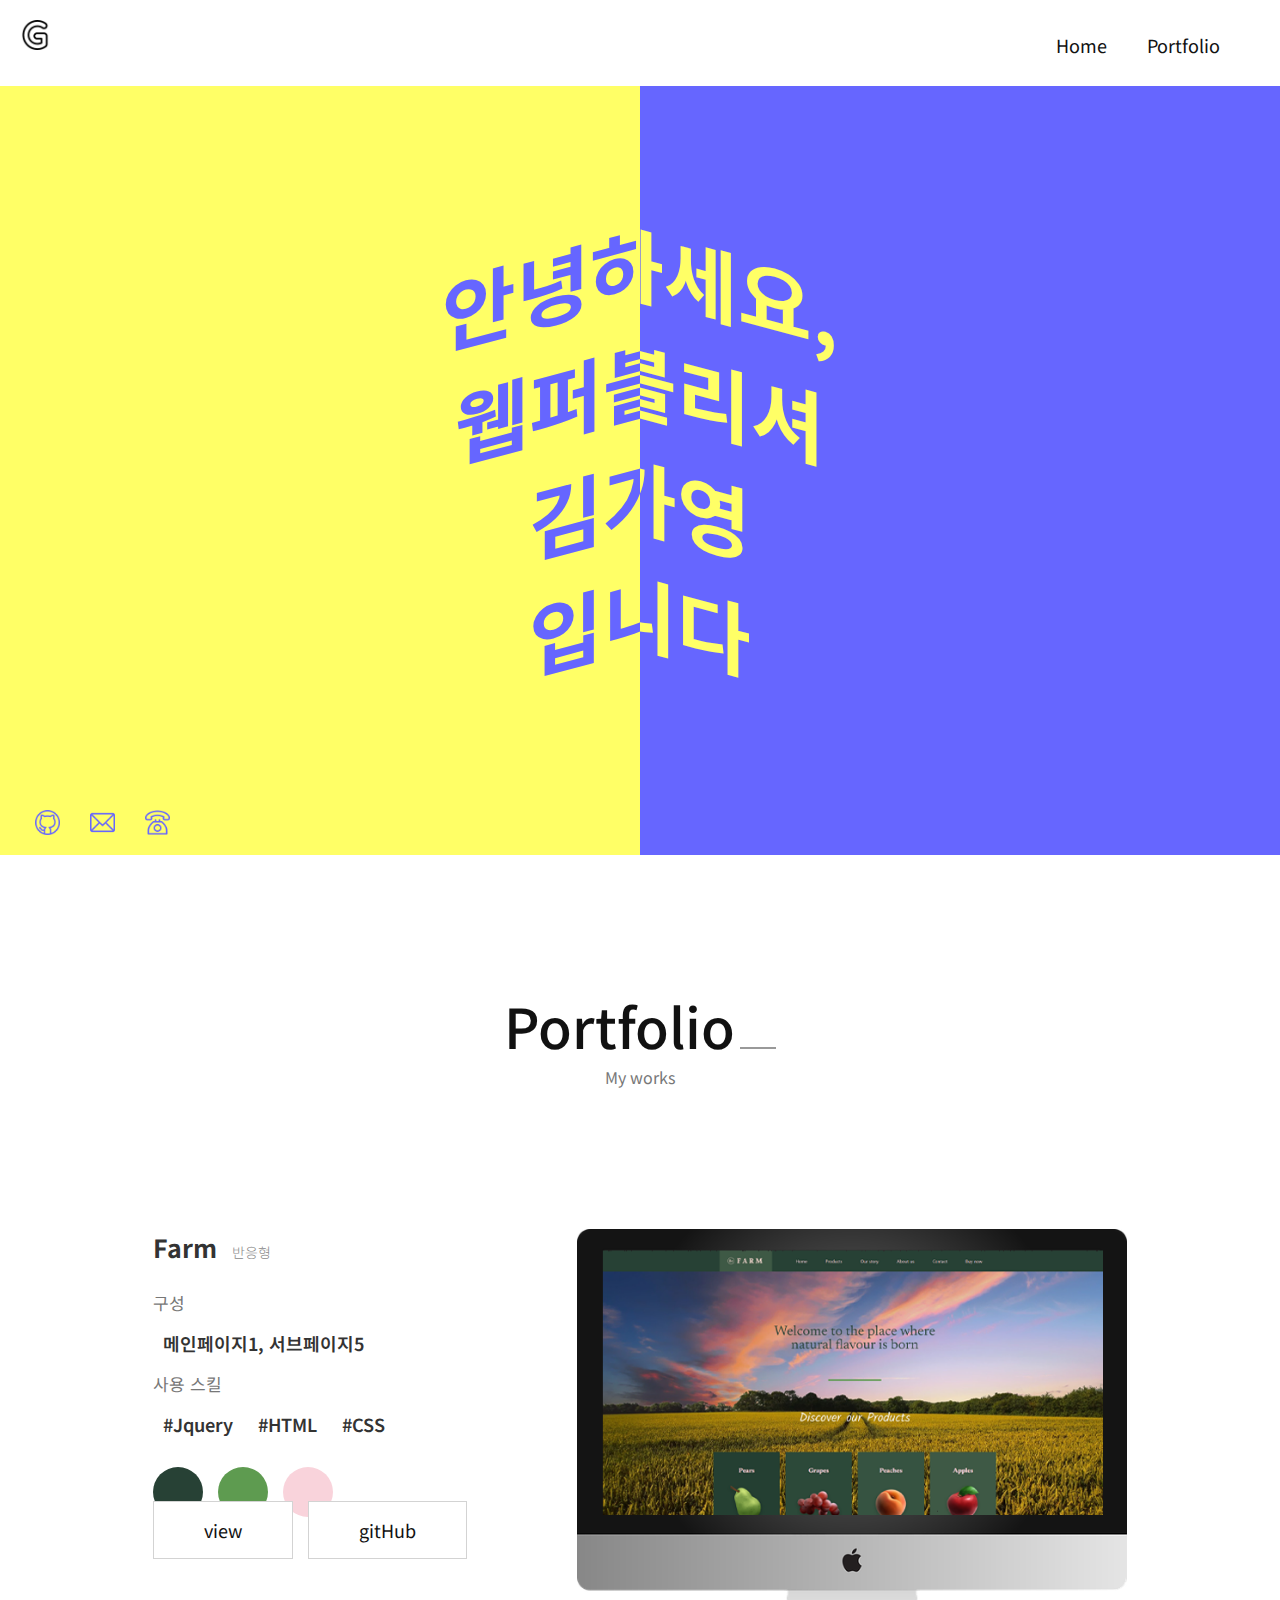
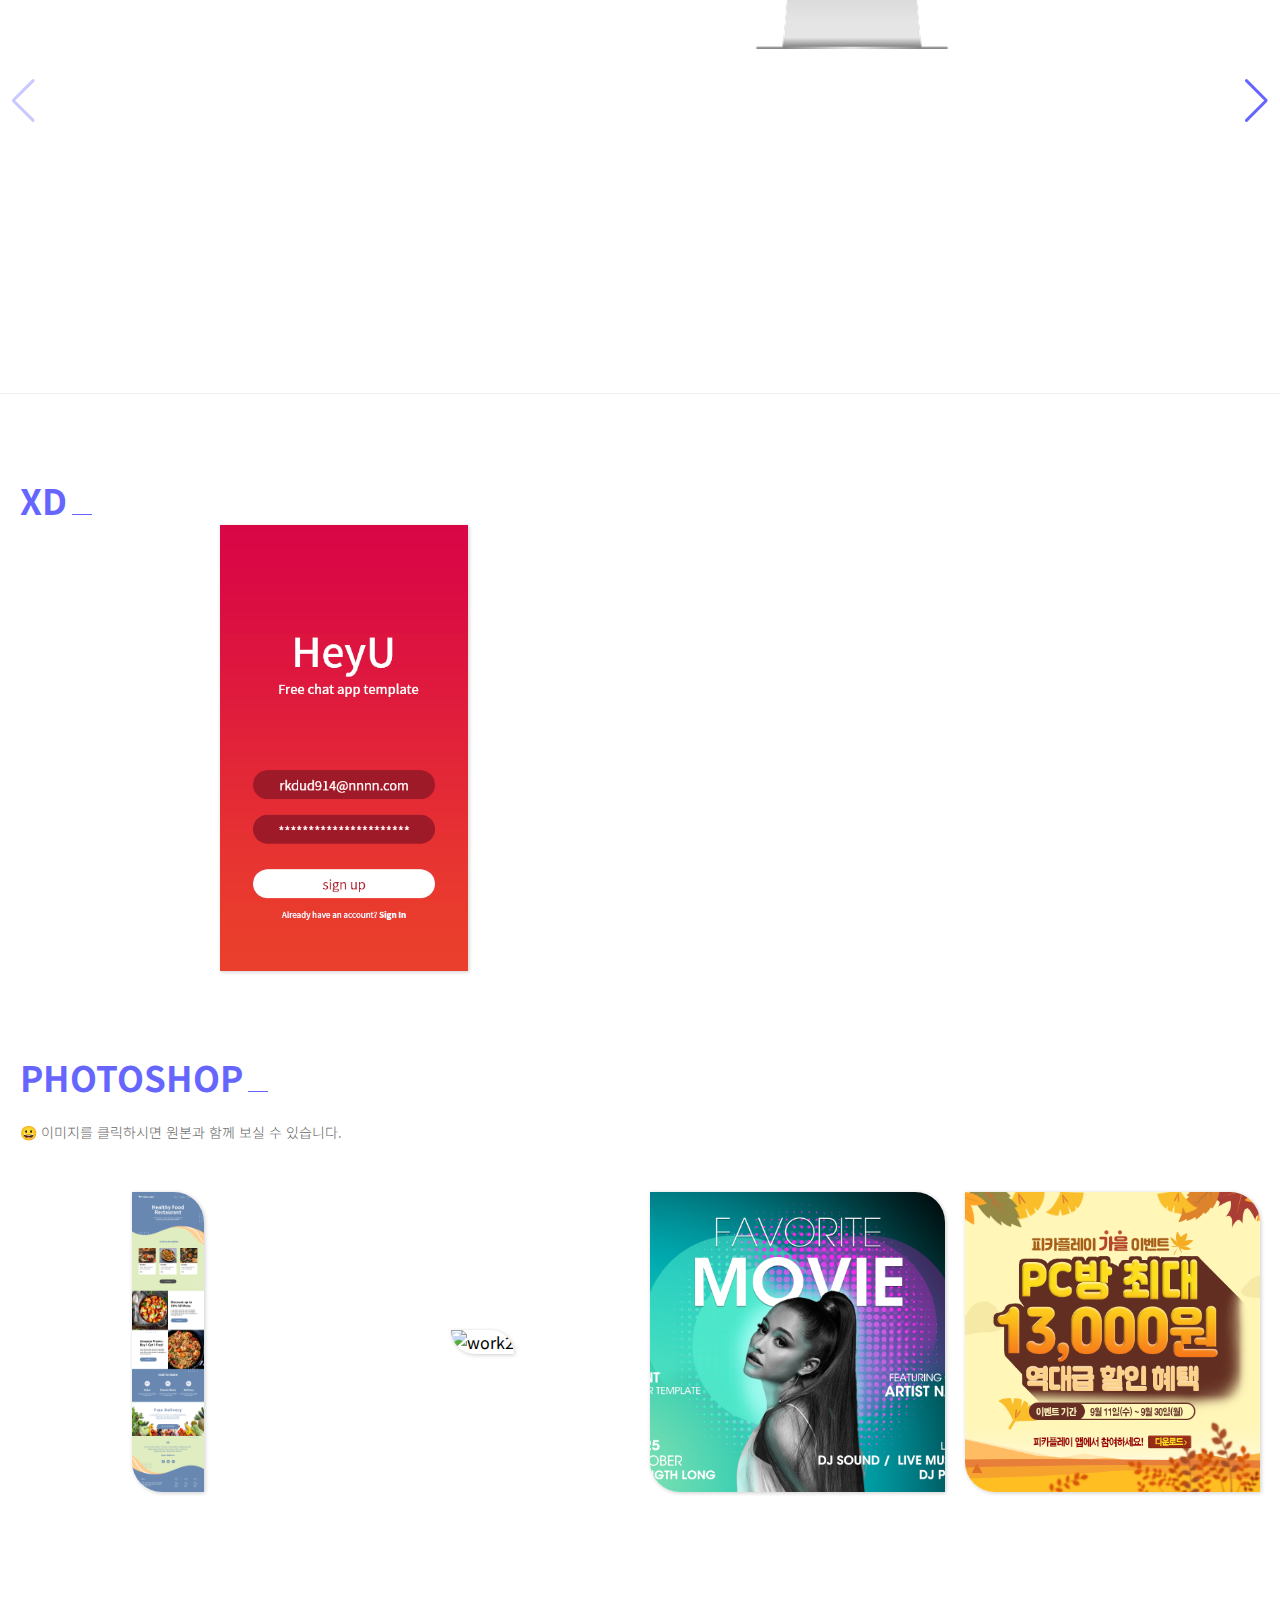
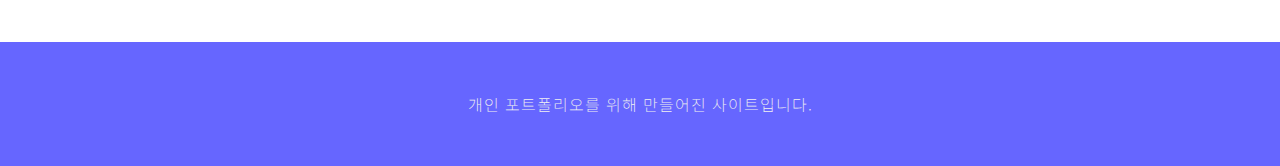
==== index.html @ a2be4340 "Update index.html" ====
<!DOCTYPE html>
<html lang="ko">
  <head>
    <meta charset="utf-8" />
    <title>porfolio</title>
    <meta name="viewport" content="width=device-width" />
    <meta name="description" content="scroll page" />
    <link rel="stylesheet" href="./asset/css/swiper-bundle.css" />
    <link rel="stylesheet" href="./asset/css/swiper_customize.css" />
    <link rel="stylesheet" href="./asset/css/style.css" />
    <script src="./js/jquery.min.js"></script>
    <script src="./js/common.js"></script>
  </head>
  <body>
    <div class="wrap">
      <header>
        <div id="header">
          <div class="header_wrap">
            <h1 class="h_logo">
              <a href="#"><img src="./asset/img/g.png" alt="top_logo"/></a>
            </h1>
            <ul class="gnb">
              <li><a href="#">Home</a></li>
              <li><a href="#portfolio">Portfolio</a></li>
              <!-- <li><a href="#">Skills</a></li>
              <li><a href="#">About</a></li> -->
            </ul>
          </div>
        </div>
      </header>
      <main>
        <div class="container">
          <div id="mainbanner">
            <div class="bold_line"></div>
            <div class="bold_line bold_line2"></div>
            <div class="box">
              <div class="inner">
                <div class="contents">
                  <div class="move-image">
                    <div class="textWrap">
                      <div class="line">
                        <div class="left">
                          <div class="spanWrap">
                            <span class="spanSlow">안녕하세요,</span>
                          </div>
                        </div>
                        <div class="right">
                          <div class="spanWrap">
                            <span class="spanSlow">안녕하세요,</span>
                          </div>
                        </div>
                      </div>
                      <div class="line">
                        <div class="left">
                          <div class="spanWrap">
                            <span class="spanFast">웹퍼블리셔</span>
                          </div>
                        </div>
                        <div class="right">
                          <div class="spanWrap">
                            <span class="spanFast">웹퍼블리셔</span>
                          </div>
                        </div>
                      </div>
                      <div class="line">
                        <div class="left">
                          <div class="spanWrap">
                            <span class="spanSlow">김가영</span>
                          </div>
                        </div>
                        <div class="right">
                          <div class="spanWrap">
                            <span class="spanSlow">김가영</span>
                          </div>
                        </div>
                      </div>
                      <div class="line">
                        <div class="left">
                          <div class="spanWrap">
                            <span class="spanFast">입니다</span>
                          </div>
                        </div>
                        <div class="right">
                          <div class="spanWrap">
                            <span class="spanFast">입니다</span>
                          </div>
                        </div>
                      </div>
                    </div>
                  </div>
                </div>
              </div>
            </div>
            <ul class="main_logo">
              <li>
                <a href="https://github.com/GAYOUNG914?tab=repositories"><img src="./asset/img/github.png" alt="github_img" /></a>
              </li>
              <li>
                <a href="mailto:green40702@gmail.com"><img src="./asset/img/email.png" alt="email_img"/></a>
              </li>
              <li>
                <a href="tel:01065876540"><img src="./asset/img/telephone.png" alt="tel_img"/></a>
              </li>
            </ul>
          </div>
          <!--mainbanner-->
          <div class="content">
            <section id="portfolio">
              <div class="section_title_wrap">
                <h2 class="section_title">Portfolio</h2>
                <p>My works</p>
              </div>
              <div class="section_content">
                <div class="swiper-container mySwiper">
                  <div class="swiper-wrapper">
                    <!--스와이퍼 내부 시작-->
                    <div class="swiper-slide">
                      <div class="box">
                        <div class="inner swiper_inner farm">
                          <h4 class="po_title">Farm<span class="plot">반응형</span></h4>
                          <p>구성</p>
                          <p>
                            <span>메인페이지1, 서브페이지5</span>
                          </p>
                          <p>사용 스킬</p>
                          <p>
                            <span>#Jquery</span>
                            <span>#HTML</span>
                            <span>#CSS</span>
                          </p>
                          <ul class="color_chip farm_co">
                            <li></li>
                            <li></li>
                            <li></li>
                          </ul>
                          <a href="https://gayoung914.github.io/FARM/" target="_blank" class="view">view</a>
                          <a href="https://github.com/GAYOUNG914/FARM" target="_blank" class="view">gitHub</a>
                        </div>
                        <div class="inner swiper_inner">
                          <img src="./asset/img/portfolio/farm_mac.png" alt="farm_mac" />
                        </div>
                      </div>
                    </div>
                    <!--첫번째 끝-->
                    <div class="swiper-slide">
                      <div class="box">
                        <div class="inner swiper_inner water">
                          <h4 class="po_title">제주용암수<span class="plot">반응형</span></h4>
                          <p>구성</p>
                          <p>
                            <span>원 페이지</span>
                          </p>
                          <p>사용 스킬</p>
                          <p>
                            <span>#Bootstrap</span>
                            <span>#Jquery</span>
                            <span>#HTML</span>
                            <span>#CSS</span>
                          </p>
                          <ul class="color_chip water_co">
                            <li></li>
                            <li></li>
                            <li></li>
                          </ul>
                          <a href="https://gayoung914.github.io/bootstrap_water/" target="_blank" class="view">view</a>
                          <a href="https://github.com/GAYOUNG914/bootstrap_water" target="_blank" class="view">gitHub</a>
                        </div>
                        <div class="inner swiper_inner">
                          <img src="./asset/img/portfolio/water_mac.png" alt="water_mac" />
                        </div>
                      </div>
                    </div>
                    <!--두번째작업물 끝-->
                    <div class="swiper-slide">
                      <div class="box">
                        <div class="inner swiper_inner bimber">
                          <h4 class="po_title">Bimber Distillery<span class="plot">고정형</span></h4>
                          <p>구성</p>
                          <p>
                            <span>메인페이지1, 서브페이지4</span>
                          </p>
                          <p>사용 스킬</p>
                          <p>
                            <span>#Vue.js</span>
                            <span>#Vuetify</span>
                            <span>#SCSS</span>
                            <span>#HTML</span>
                            <span>#CSS</span>
                          </p>
                          <ul class="color_chip bimber_co">
                            <li></li>
                            <li></li>
                            <li></li>
                          </ul>
                          <a href="https://gayoung914.github.io/Bimber/#/" target="_blank" class="view">view</a>
                          <a href="https://github.com/GAYOUNG914/Bimberdistillery" target="_blank" class="view">gitHub</a>
                        </div>
                        <div class="inner swiper_inner">
                          <img src="./asset/img/portfolio/bimber_mac.png" alt="bimber_mac" />
                        </div>
                      </div>
                    </div>
                    <!--세번째작업물 끝-->

                    <div class="swiper-slide">
                      <div class="box">
                        <div class="inner swiper_inner tera">
                          <h4 class="po_title">테라<span class="plot">고정형</span></h4>
                          <p>구성</p>
                          <p>
                            <span>원 페이지</span>
                          </p>
                          <p>사용 스킬</p>
                          <p>
                            <span>#Javascript</span>
                            <span>#Jquery</span>
                            <span>#HTML</span>
                            <span>#CSS</span>
                          </p>
                          <ul class="color_chip tera_co">
                            <li></li>
                            <li></li>
                            <li></li>
                          </ul>
                          <a href="https://gayoung914.github.io/Tera_game/" target="_blank" class="view">view</a>
                          <a href="https://github.com/GAYOUNG914/Tera_game" target="_blank" class="view">gitHub</a>
                        </div>
                        <div class="inner swiper_inner">
                          <img src="./asset/img/portfolio/tera_mac.png" alt="tera_mac" />
                        </div>
                      </div>
                    </div>

                    <!--네번째작업물 끝-->
                    <div class="swiper-slide">
                      <div class="box">
                        <div class="inner swiper_inner introduce">
                          <h4 class="po_title">포트폴리오 소개페이지<span class="plot">반응형</span></h4>
                          <p>구성</p>
                          <p>
                            <span>원 페이지</span>
                          </p>
                          <p>사용 스킬</p>
                          <p>
                            <span>#Jquery</span>
                            <span>#HTML</span>
                            <span>#CSS</span>
                            <span>#SCSS</span>
                          </p>
                          <ul class="color_chip introduce_co">
                            <li></li>
                            <li></li>
                            <li></li>
                          </ul>
                          <a href="https://gayoung914.github.io/introduce/" target="_blank" class="view">view</a>
                          <a href="https://github.com/GAYOUNG914/introduce" target="_blank" class="view">gitHub</a>
                        </div>
                        <div class="inner swiper_inner">
                          <img src="./asset/img/portfolio/introduce-mac.png" alt="introduce_mac" />
                        </div>
                      </div>
                    </div>
                    <!--다섯 끝-->
                    <div class="swiper-slide">
                      <div class="box">
                        <div class="inner swiper_inner customs">
                          <h4 class="po_title">관세청<span class="plot">고정형</span></h4>
                          <p>구성</p>
                          <p>
                            <span>메인페이지1, 서브페이지2</span>
                          </p>
                          <p>사용 스킬</p>
                          <p>
                            <span>#Jquery</span>
                            <span>#SCSS</span>
                            <span>#HTML</span>
                            <span>#CSS</span>
                          </p>
                          <ul class="color_chip customs_co">
                            <li></li>
                            <li></li>
                            <li></li>
                          </ul>
                          <a href="https://gayoung914.github.io/" target="_blank" class="view">view</a>
                          <a href="https://github.com/GAYOUNG914/GAYOUNG914.github.io" target="_blank" class="view">gitHub</a>
                        </div>
                        <div class="inner swiper_inner">
                          <img src="./asset/img/portfolio/customs.png" alt="customs_mac" />
                        </div>
                      </div>
                    </div>
                    <!--여섯째작업물 끝-->
                    <div class="swiper-slide">
                      <div class="box">
                        <div class="inner swiper_inner ace">
                          <h4 class="po_title">에이스침대<span class="plot">고정형</span></h4>
                          <p>구성</p>
                          <p>
                            <span>메인페이지1, 서브페이지6</span>
                          </p>
                          <p>사용 스킬</p>
                          <p>
                            <span>#SCSS</span>
                            <span>#Jquery</span>
                            <span>#CSS</span>
                            <span>#HTML</span>
                          </p>
                          <ul class="color_chip ace_co">
                            <li></li>
                            <li></li>
                            <li></li>
                          </ul>
                          <a href="https://gayoung914.github.io/sass_site_ace_bed/" target="_blank" class="view">view</a>
                          <a href="https://github.com/GAYOUNG914/sass_site_ace_bed" target="_blank" class="view">gitHub</a>
                        <div class="inner swiper_inner">
                          <img src="./asset/img/portfolio/ace_mac.png" alt="ace_mac" />
                        </div>
                      </div>
                    </div>
                    <!--일곱번째작업물 끝-->
                  </div>
                  <div class="swiper-button-next"></div>
                  <div class="swiper-button-prev"></div>
                  <div class="swiper-pagination"></div>
                </div>
              </div>
            </section>
            <!--스와이퍼 구현 끝-->
            <section id="portfolio_photoshop">
              <div class="wrap">
                <div class="row">
                  <h3 class="sub_po_title">xd</h3>
                  <img class="xd" src="./asset/img/portfolio_photoshop/XD_HeyU.gif" alt="xd" />
                </div>
                <div class="row">
                  <h3 class="sub_po_title">photoshop</h3>
                  <p class="sub_po_p">😀 이미지를 클릭하시면 원본과 함께 보실 수 있습니다.</p>
                  <div class="inner">
                    <div class="photoshop_works">
                      <img src="./asset/img/portfolio_photoshop/웹디1-클론.png" alt="work1" />
                      <div class="if_click">
                        <div class="page">
                          <div class="page_content">
                            <img class="web long" src="./asset/img/portfolio_photoshop/웹디1-원본.png" alt="o_work1" />
                            <p>원본</p>
                          </div>
                          <div class="page_content">
                            <img class="web long" src="./asset/img/portfolio_photoshop/웹디1-클론.png" alt="work1" />
                            <p>클론</p>
                          </div>
                        </div>
                      </div>
                    </div>
                    <div class="photoshop_works">
                      <img src="./asset/img/portfolio_photoshop/웹디2-클론.png" alt="work2" />
                      <div class="if_click">
                        <div class="page">
                          <div class="page_content">
                            <img class="web long" src="./asset/img/portfolio_photoshop/웹디2-원본.png" alt="o_work2" />
                            <p>원본</p>
                          </div>
                          <div class="page_content">
                            <img class="web long" src="./asset/img/portfolio_photoshop/웹디2-클론.png" alt="work2" />
                            <p>클론</p>
                          </div>
                        </div>
                      </div>
                    </div>
                    <div class="photoshop_works">
                      <img src="./asset/img/portfolio_photoshop/포스터-클론.png" alt="work3" />
                      <div class="if_click">
                        <div class="page">
                          <div class="page_content poster">
                            <img
                              class="web photo"
                              src="./asset/img/portfolio_photoshop/포스터-원본.png"
                              alt="o_work3"
                            />
                            <p>원본</p>
                          </div>
                          <div class="page_content poster">
                            <img class="web photo" src="./asset/img/portfolio_photoshop/포스터-클론.png" alt="work3" />
                            <p>클론</p>
                          </div>
                        </div>
                      </div>
                    </div>
                    <div class="photoshop_works">
                      <img src="./asset/img/portfolio_photoshop/배너-클론.png" alt="work4" />
                      <div class="if_click">
                        <div class="page">
                          <div class="page_content poster">
                            <img class="web photo" src="./asset/img/portfolio_photoshop/배너-원본.jpg" alt="o_work4" />
                            <p>원본</p>
                          </div>
                          <div class="page_content poster">
                            <img class="web photo" src="./asset/img/portfolio_photoshop/배너-클론.png" alt="work4" />
                            <p>클론</p>
                          </div>
                        </div>
                      </div>
                    </div>
                  </div>
                </div>
              </div>
            </section>
            <!-- <section id="skills">
              <div class="section_title_wrap">
                <h2 class="section_title">Skills</h2>
                <p>My indtroduction</p>
              </div>
              <div class="section_content">
                <div class="row">
                  <div class="column">
                    <div class="inner none_type progressbar">
                      <div class="items_wrap">
                        <div class="items">
                          <div class="title">HTML5</div>
                          <div class="percent">60%</div>
                        </div>
                      </div>
                      <div class="items_wrap">
                        <div class="items">
                          <div class="title">CSS3</div>
                          <div class="percent">60%</div>
                        </div>
                      </div>
                      <div class="items_wrap">
                        <div class="items">
                          <div class="title">javascript</div>
                          <div class="percent">20%</div>
                        </div>
                      </div>
                      <div class="items_wrap">
                        <div class="items">
                          <div class="title">SASS</div>
                          <div class="percent">20%</div>
                        </div>
                      </div>
                    </div>
                  </div>
                </div>
              </div>
            </section>
            <section id="about">
              <div class="section_title_wrap">
                <h2 class="section_title">About Me</h2>
                <p>My indtroduction</p>
              </div>
              <div class="section_content">
                <div class="box">
                  <div class="inner">
                    <img src="./asset/img/profile/img01.jpg" alt="" />
                  </div>
                  <div class="inner">
                    <p class="introduce">
                      Lorem ipsum dolor sit amet, consectetur adipisicing elit. Saepe velit mollitia et atqueLorem ipsum
                      dolor sit amet, consectetur adipisicing elit, sed do eiusmod tempor incididunt ut labore et dolore
                      magna aliqua. Ut enim ad minim veniamLorem ipsum dolor sit amet, consectetur adipisicing elit, sed
                      do eiusmod tempor incididunt ut labore et dolore magna aliqua. Ut enim ad minim veniam
                    </p>
                    <div class="items">
                      <div class="item">#열정적인</div>
            <!-- <div class="item">#도전하는</div>
                      <div class="item">#신입</div>
                    </div>
                  </div>
                </div>
              </div>
            </section>-->
          </div>
          <!--content-->
        </div>
        <!--container-->
      </main>
    </div>
    <footer>
      <p>개인 포트폴리오를 위해 만들어진 사이트입니다.</p>
    </footer>
    <script type="text/javascript" src="./js/swiper-bundle.js"></script>
    <script>
      var swiper = new Swiper(".mySwiper", {
        navigation: {
          nextEl: ".swiper-button-next",
          prevEl: ".swiper-button-prev",
        },
        pagination: {
          el: ".swiper-pagination",
          dynamicBullets: true,
        },
      });
    </script>
    <script src="https://cdnjs.cloudflare.com/ajax/libs/gsap/3.6.0/gsap.min.js"></script>
  </body>
</html>
---- asset/css/style.css ----
/*initial css*/
@import url("https://fonts.googleapis.com/css2?family=Noto+Sans+KR:wght@100;300;400;500;700;900&display=swap");
* {
  margin: 0;
  padding: 0;
}

html,
body {
  height: 100%;
}

body {
  background: #fff;
  font-family: "Noto Sans KR", sans-serif;
}

html,
body,
ul,
li,
h1,
h2,
h3,
h4,
h5,
h6 {
  margin: 0;
  padding: 0;
}

li {
  list-style: none;
}

a {
  color: #111;
  text-decoration: none;
  -webkit-transition: 0.3s;
  transition: 0.3s;
}

a:hover {
  color: #6666ff;
}

a:visited {
  text-decoration: none;
}

img {
  width: 100%;
  vertical-align: top;
}

.box {
  display: -webkit-box;
  display: -ms-flexbox;
  display: flex;
  -webkit-box-pack: center;
      -ms-flex-pack: center;
          justify-content: center;
}

.box .inner {
  margin: 0 50px;
}

.section_content {
  margin-top: 70px;
}

#header {
  max-width: 1400px;
  margin: 0 auto;
}

#header .header_wrap {
  padding: 20px 0px;
  position: relative;
}

#header .header_wrap .h_logo a {
  color: #111;
  font-size: 21px;
}

#header .header_wrap .h_logo a img {
  width: 30px;
}

#header .header_wrap .gnb {
  display: -webkit-box;
  display: -ms-flexbox;
  display: flex;
  position: absolute;
  right: 0;
  color: #111;
  right: 40px;
  top: 22px;
}

#header .header_wrap .gnb li {
  padding: 10px 20px;
}

#header .header_wrap .gnb li a {
  color: #111;
  font-size: 18px;
  font-weight: 400;
}

#header .header_wrap .gnb li a:hover {
  color: #6666ff;
}

.container {
  overflow: hidden;
  min-width: 330px;
  max-width: 2560px;
  margin: 0 auto;
}

.container #mainbanner {
  margin: 0 auto;
  -webkit-box-pack: center;
      -ms-flex-pack: center;
          justify-content: center;
  position: relative;
}

.container #mainbanner .bold_line {
  position: absolute;
  width: 50%;
  height: 100%;
  background-color: #ffff66;
  z-index: -1;
  -webkit-animation: line 1.5s cubic-bezier(0.165, 0.84, 0.44, 1);
          animation: line 1.5s cubic-bezier(0.165, 0.84, 0.44, 1);
  -webkit-animation-fill-mode: forwards;
          animation-fill-mode: forwards;
}

.container #mainbanner .bold_line2 {
  right: 0;
  background-color: #6666ff;
}

.container #mainbanner .main_logo {
  padding: 20px 20px 20px;
  display: -webkit-box;
  display: -ms-flexbox;
  display: flex;
}

.container #mainbanner .main_logo li {
  padding: 0px 15px;
}

.container #mainbanner .main_logo li img {
  width: 25px;
  color: #6666ff;
}

.container #mainbanner .box .inner .contents {
  margin: 170px 0 70px;
}

.container #mainbanner .box .inner .contents .textWrap span {
  display: inline-block;
  font-size: 80px;
  font-weight: bold;
}

.container #mainbanner .box .inner .contents .textWrap .line {
  width: 100%;
  display: -webkit-box;
  display: -ms-flexbox;
  display: flex;
}

.container #mainbanner .box .inner .contents .textWrap .line .left {
  width: 50%;
  -webkit-transform: skew(0, -15deg);
          transform: skew(0, -15deg);
  color: #6666ff;
  overflow: hidden;
}

.container #mainbanner .box .inner .contents .textWrap .line .left .spanWrap {
  width: 100%;
  text-align: center;
  -webkit-transform: translate(50%);
          transform: translate(50%);
}

.container #mainbanner .box .inner .contents .textWrap .line .right {
  width: 50%;
  -webkit-transform: skew(0, 15deg);
          transform: skew(0, 15deg);
  color: #ffff66;
  overflow: hidden;
}

.container #mainbanner .box .inner .contents .textWrap .line .right .spanWrap {
  width: 100%;
  text-align: center;
  -webkit-transform: translate(-50%);
          transform: translate(-50%);
}

.content {
  max-width: 1400px;
  margin: 0 auto;
}

.content #about .box .inner {
  padding: 20px 40px;
}

.content #about .box .inner .introduce {
  color: #777;
}

.content #about .box .inner .items {
  display: -webkit-box;
  display: -ms-flexbox;
  display: flex;
  margin-top: 20px;
}

.content #about .box .inner .items .item {
  padding-right: 10px;
}

.content #portfolio {
  padding-top: 130px;
  padding-bottom: 30px;
  border-bottom: 1px solid #f1f1f1;
}

.content #portfolio .section_content {
  padding-top: 70px;
}

.content #portfolio .section_content .box .inner .po_title {
  font-size: 25px;
  color: #333;
  margin-bottom: 25px;
}

.content #portfolio .section_content .box .inner .po_title .plot {
  font-size: 14px;
  color: #888;
  margin-left: 15px;
  font-weight: 300;
}

.content #portfolio .section_content .box .inner p {
  font-size: 17px;
  font-weight: 400;
  color: #777;
  margin-bottom: 15px;
}

.content #portfolio .section_content .box .inner p span {
  font-weight: 600;
  font-size: 18px;
  padding: 0 10px;
  color: #333;
}

.content #portfolio .section_content .box .inner .color_chip {
  display: -webkit-box;
  display: -ms-flexbox;
  display: flex;
  margin-top: 30px;
}

.content #portfolio .section_content .box .inner .color_chip li {
  width: 50px;
  height: 50px;
  border-radius: 100%;
  margin-right: 15px;
}

.content #portfolio .section_content .box .inner .view {
  border: 1px solid #d3d3d3;
  padding: 15px 50px;
  background-color: #fff;
  margin-top: 30px;
  margin-right: 10px;
}

.content #portfolio .section_content .box .inner img {
  width: 550px;
}

.tera .tera_co li:first-child {
  background: #251b19;
}

.tera .tera_co li:nth-of-type(2) {
  background: rgba(176, 112, 64, 0.9);
}

.tera .tera_co li:nth-of-type(3) {
  background: #9f948a;
}

.customs .customs_co li:first-child {
  background: #053863;
}

.customs .customs_co li:nth-of-type(2) {
  background: #666;
}

.customs .customs_co li:nth-of-type(3) {
  background: #333;
}

.farm .farm_co li:first-child {
  background: #274135;
}

.farm .farm_co li:nth-of-type(2) {
  background: #5e9b50;
}

.farm .farm_co li:nth-of-type(3) {
  background: #f9d3db;
}

.water .water_co li:first-child {
  background: #00aa91;
}

.water .water_co li:nth-of-type(2) {
  background: #333;
}

.water .water_co li:nth-of-type(3) {
  background: #888;
}

.ace .ace_co li:first-child {
  background: #0890c0;
}

.ace .ace_co li:nth-of-type(2) {
  background: #333;
}

.ace .ace_co li:nth-of-type(3) {
  background: #666;
}

.bimber .bimber_co li:first-child {
  background: #b8944d;
}

.bimber .bimber_co li:nth-of-type(2) {
  background: #666;
}

.bimber .bimber_co li:nth-of-type(3) {
  background: #111;
}

.introduce .introduce_co li:first-child {
  background: #6666ff;
}

.introduce .introduce_co li:nth-of-type(2) {
  background: #ffff66;
}

.introduce .introduce_co li:nth-of-type(3) {
  background: #333;
}

.swiper_inner {
  text-align: left;
}

.section_title_wrap {
  width: 100%;
  margin: 0 auto;
  text-align: center;
}

.section_title_wrap .section_title {
  font-size: 55px;
  color: #111;
  font-weight: 500;
}

.section_title_wrap .section_title:after {
  content: "";
  display: inline-block;
  width: 36px;
  height: 2px;
  background: #999;
  margin-left: 5px;
}

.section_title_wrap p {
  color: #777;
}

footer {
  width: 100%;
  background: #6666ff;
  display: -webkit-box;
  display: -ms-flexbox;
  display: flex;
  -webkit-box-pack: center;
      -ms-flex-pack: center;
          justify-content: center;
  -webkit-box-align: center;
      -ms-flex-align: center;
          align-items: center;
}

footer p {
  padding: 50px;
  color: #f1f1f1;
  font-weight: 200;
  letter-spacing: 1px;
  text-align: center;
}

/*portfolio_pho start*/
#portfolio_photoshop {
  margin: 20px 20px 150px 20px;
}

#portfolio_photoshop .wrap {
  max-width: 1400px;
  margin: 0 auto;
}

#portfolio_photoshop .wrap .row {
  margin-top: 80px;
}

#portfolio_photoshop .wrap .row .sub_po_title {
  font-size: 35px;
  color: #6666ff;
  text-transform: uppercase;
}

#portfolio_photoshop .wrap .row .sub_po_title:after {
  content: "";
  display: inline-block;
  width: 20px;
  height: 1px;
  background-color: #6666ff;
  margin-left: 5px;
}

#portfolio_photoshop .wrap .row .sub_po_p {
  font-size: 14px;
  color: #666;
  font-weight: 300;
  margin-top: 20px;
}

#portfolio_photoshop .wrap .row .xd {
  width: 20%;
  margin-left: 200px;
  -webkit-box-shadow: 1px 1px 4px rgba(0, 0, 0, 0.2);
          box-shadow: 1px 1px 4px rgba(0, 0, 0, 0.2);
}

#portfolio_photoshop .wrap .row .inner {
  display: -ms-grid;
  display: grid;
  -ms-grid-columns: (1fr)[4];
      grid-template-columns: repeat(4, 1fr);
  justify-items: center;
  -webkit-box-align: center;
      -ms-flex-align: center;
          align-items: center;
  gap: 20px;
  margin: 50px 0;
}

#portfolio_photoshop .wrap .row .inner .photoshop_works img {
  height: 300px;
  -o-object-fit: cover;
     object-fit: cover;
  border-radius: 0 30px 0 30px;
  -webkit-box-shadow: 1px 1px 4px rgba(0, 0, 0, 0.2);
          box-shadow: 1px 1px 4px rgba(0, 0, 0, 0.2);
}

#portfolio_photoshop .wrap .row .inner .photoshop_works .if_click {
  visibility: hidden;
  position: fixed;
  top: 0;
  left: 0;
  width: 100%;
  height: 100%;
  background: rgba(0, 0, 0, 0.8);
  -webkit-transform: translateY(100%);
          transform: translateY(100%);
  -webkit-transition: 0.5s cubic-bezier(0.165, 0.84, 0.44, 1);
  transition: 0.5s cubic-bezier(0.165, 0.84, 0.44, 1);
}

#portfolio_photoshop .wrap .row .inner .photoshop_works .if_click .page {
  display: -webkit-box;
  display: -ms-flexbox;
  display: flex;
  -webkit-box-pack: center;
      -ms-flex-pack: center;
          justify-content: center;
  margin-top: 180px;
}

#portfolio_photoshop .wrap .row .inner .photoshop_works .if_click .page .page_content {
  width: 400px;
  height: 600px;
  margin: 0 5px;
  display: -webkit-box;
  display: -ms-flexbox;
  display: flex;
  -webkit-box-orient: vertical;
  -webkit-box-direction: normal;
      -ms-flex-direction: column;
          flex-direction: column;
  -webkit-box-pack: center;
      -ms-flex-pack: center;
          justify-content: center;
  -webkit-box-align: center;
      -ms-flex-align: center;
          align-items: center;
}

#portfolio_photoshop .wrap .row .inner .photoshop_works .if_click .page .page_content img.web {
  width: 600px;
  height: 800px;
  -o-object-fit: contain;
     object-fit: contain;
}

#portfolio_photoshop .wrap .row .inner .photoshop_works .if_click .page .page_content p {
  color: #f9f9f9;
  font-size: 30px;
  font-weight: 300;
  margin-top: 20px;
}

#portfolio_photoshop .wrap .row .inner .photoshop_works .if_click .page .page_content.poster {
  margin: 0 10%;
}

.on {
  visibility: visible !important;
  -webkit-transform: translateY(0) !important;
          transform: translateY(0) !important;
}

@media screen and (max-width: 1450px) {
  #header .header_wrap {
    margin-left: 20px;
  }
}

@media screen and (max-width: 1280px) {
  #portfolio_photoshop .wrap .row .inner .photoshop_works .if_click .page .page_content img.photo {
    width: 150%;
    height: 60%;
  }
  #portfolio_photoshop .wrap .row .inner .photoshop_works .if_click .page .page_content img.long {
    width: 100%;
  }
}

@media screen and (max-width: 1060px) {
  .content #portfolio .section_content .box .inner img {
    width: 100%;
    -webkit-transform: scale(0.8);
            transform: scale(0.8);
    -o-object-fit: contain;
       object-fit: contain;
  }
  #portfolio_photoshop .wrap .row .xd {
    width: 30%;
  }
  #portfolio_photoshop {
    margin: 5%;
  }
}

@media screen and (max-width: 965px) {
  .container #mainbanner .box .inner .contents .textWrap span {
    font-size: 60px;
  }
  .box {
    -webkit-box-orient: vertical;
    -webkit-box-direction: reverse;
        -ms-flex-direction: column-reverse;
            flex-direction: column-reverse;
  }
  #portfolio_photoshop .wrap .row .inner {
    -ms-grid-columns: (1fr)[2];
        grid-template-columns: repeat(2, 1fr);
  }
}

@media screen and (max-width: 885px) {
  #portfolio_photoshop .wrap .row .xd {
    width: 50%;
  }
}

@media screen and (max-width: 710px) {
  .container #mainbanner .box .inner .contents .textWrap span {
    font-size: 40px;
  }
  #portfolio_photoshop .wrap .row .xd {
    margin-left: 25%;
  }
  #portfolio_photoshop .wrap .row .inner .photoshop_works .if_click .page .page_content img.photo {
    height: 40%;
  }
}

@media screen and (max-width: 515px) {
  .container #mainbanner .main_logo li {
    padding: 0 3%;
  }
  .container #mainbanner .box .inner .contents .textWrap span {
    font-size: 7.5vw;
  }
  .content #portfolio .section_content .box .inner .view {
    padding: 3% 10%;
  }
  #portfolio_photoshop .wrap .row .inner {
    -ms-grid-columns: (1fr)[1];
        grid-template-columns: repeat(1, 1fr);
  }
}

@-webkit-keyframes line {
  from {
    width: 0;
  }
  to {
    width: 50%;
  }
}

@keyframes line {
  from {
    width: 0;
  }
  to {
    width: 50%;
  }
}
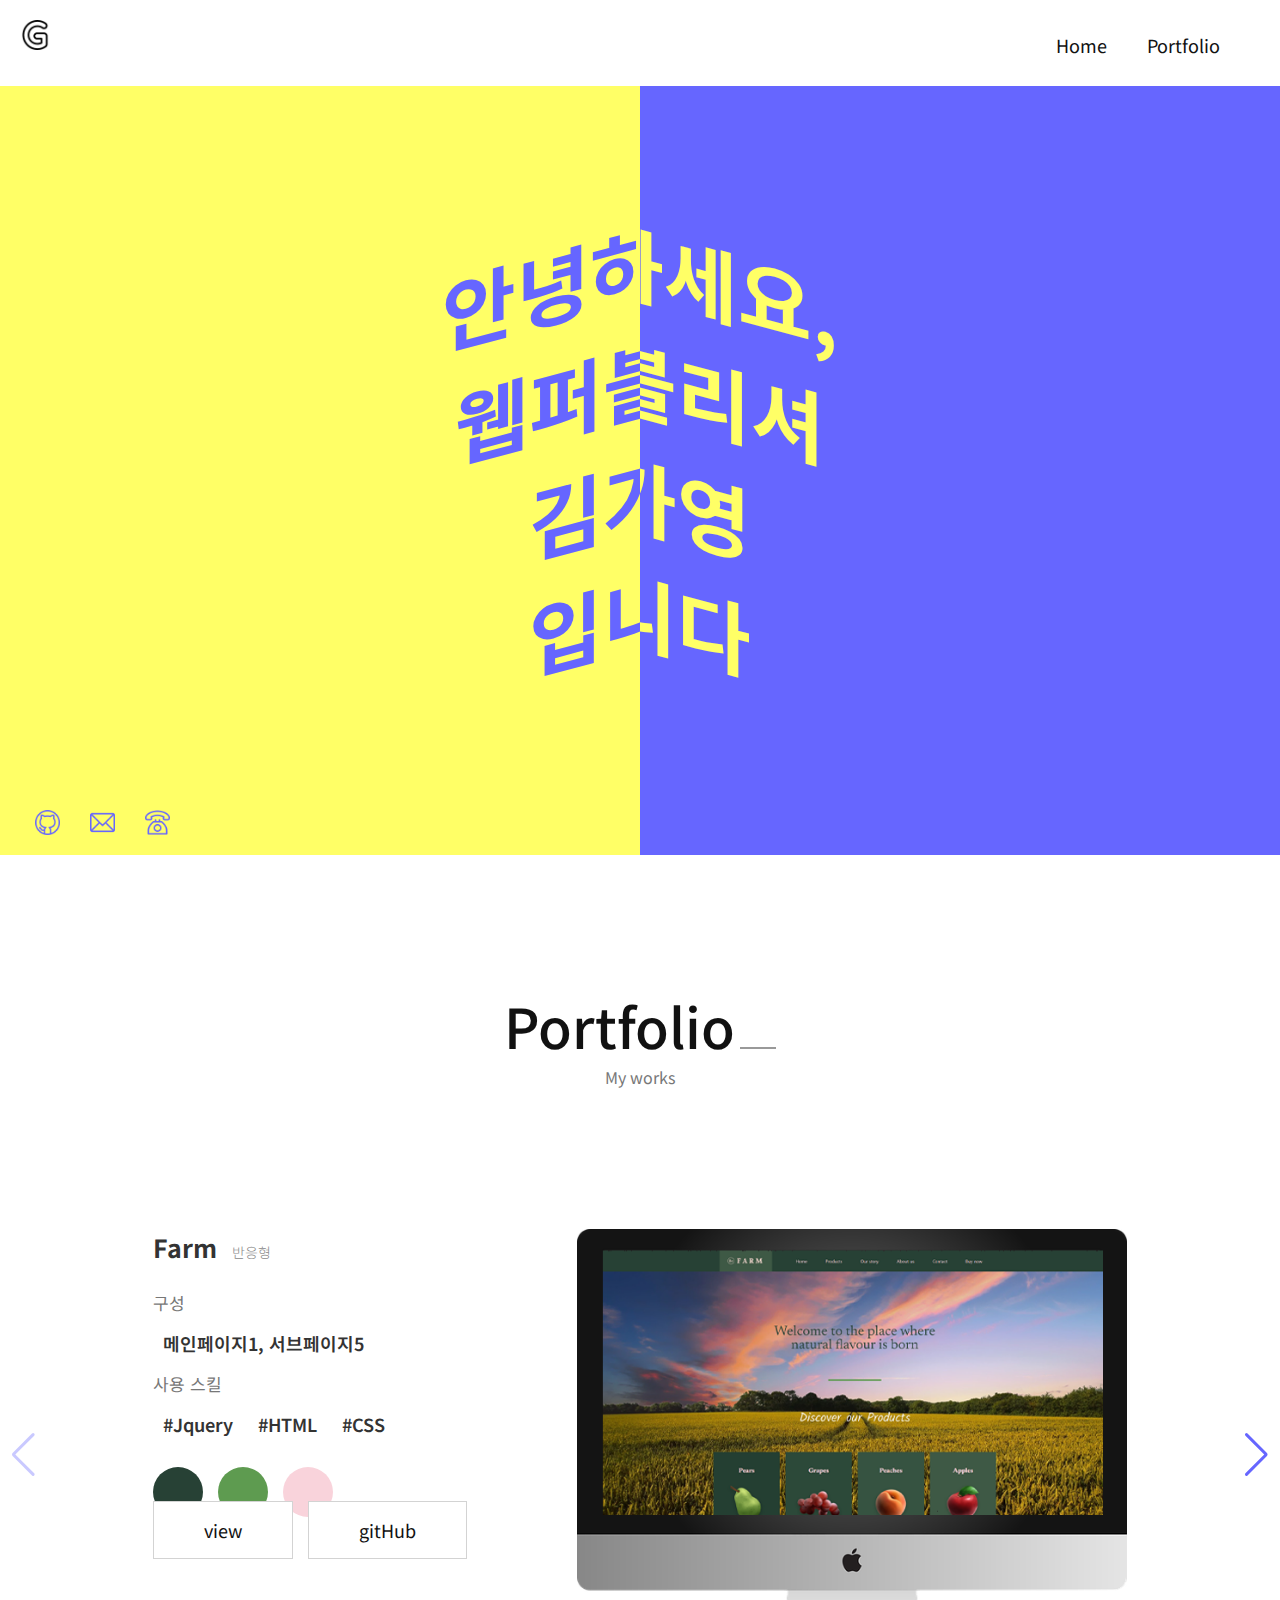
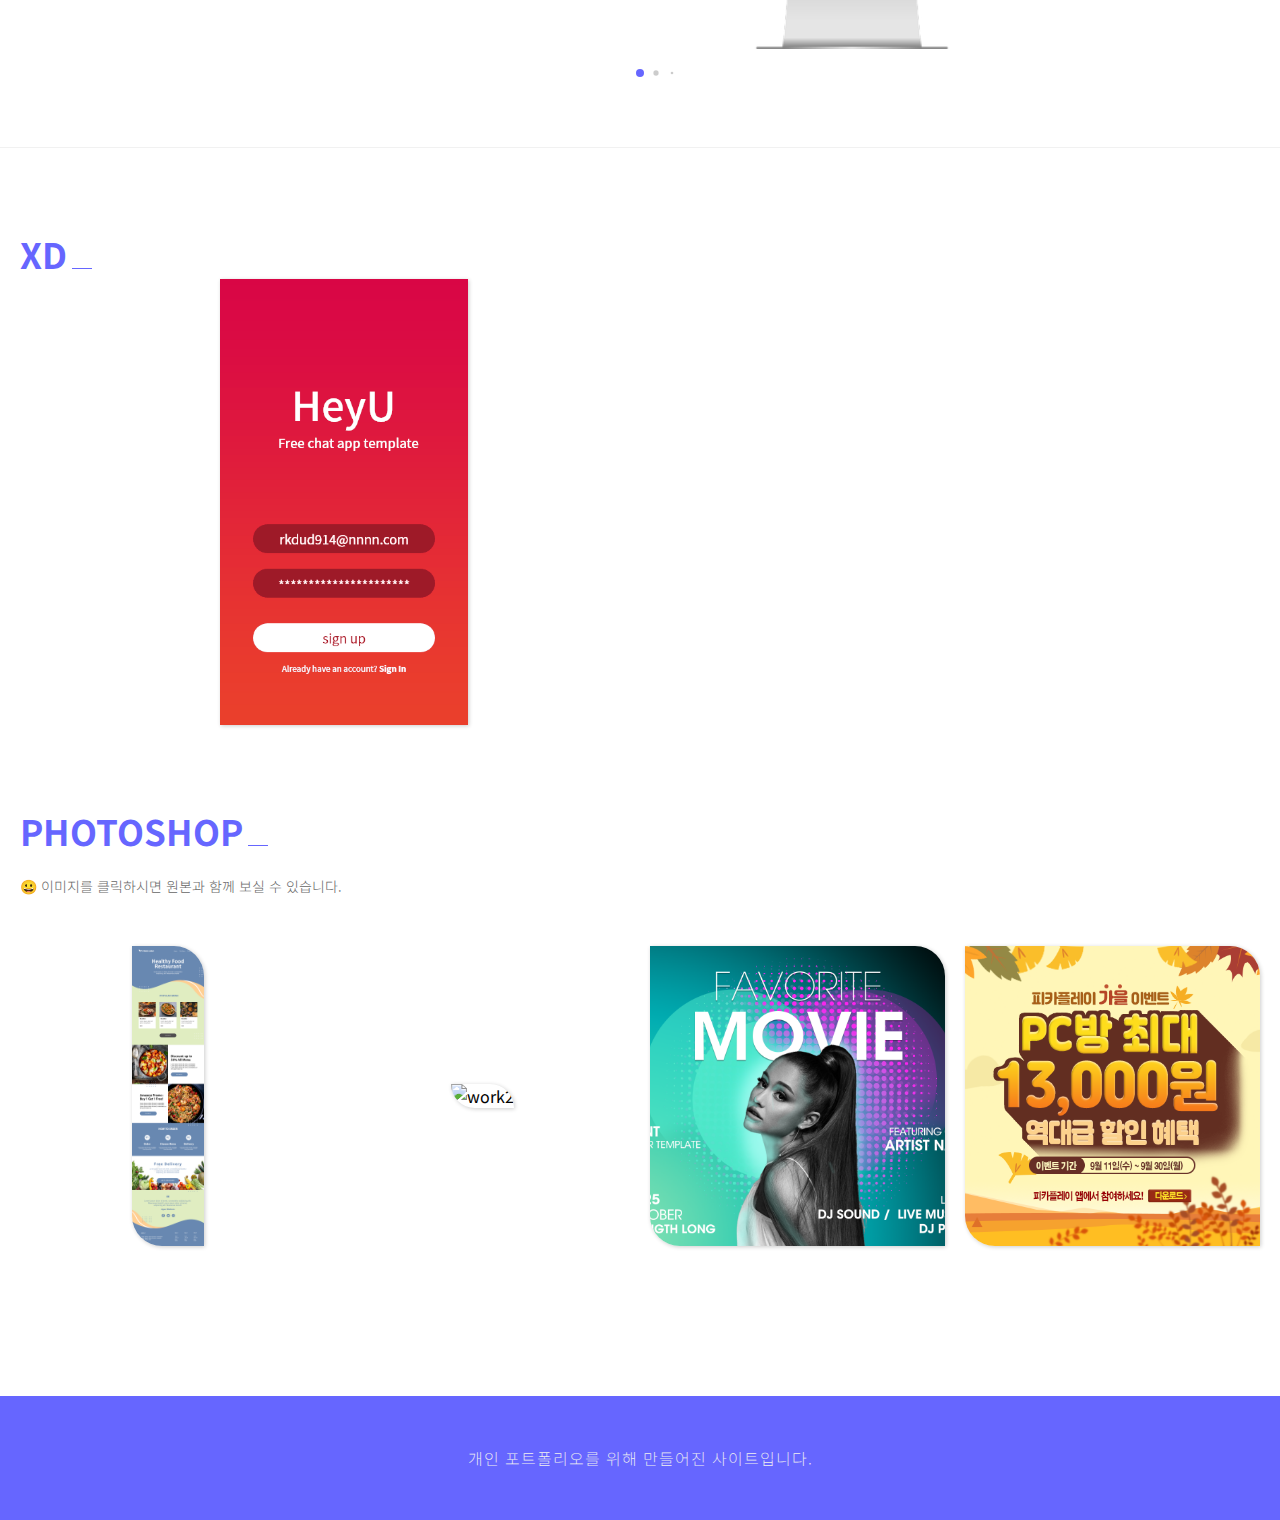
==== commit f7f0d623: "Update index.html" ====
--- a/index.html
+++ b/index.html
@@ -312,6 +312,7 @@
                           </ul>
                           <a href="https://gayoung914.github.io/sass_site_ace_bed/" target="_blank" class="view">view</a>
                           <a href="https://github.com/GAYOUNG914/sass_site_ace_bed" target="_blank" class="view">gitHub</a>
+                        </div>
                         <div class="inner swiper_inner">
                           <img src="./asset/img/portfolio/ace_mac.png" alt="ace_mac" />
                         </div>
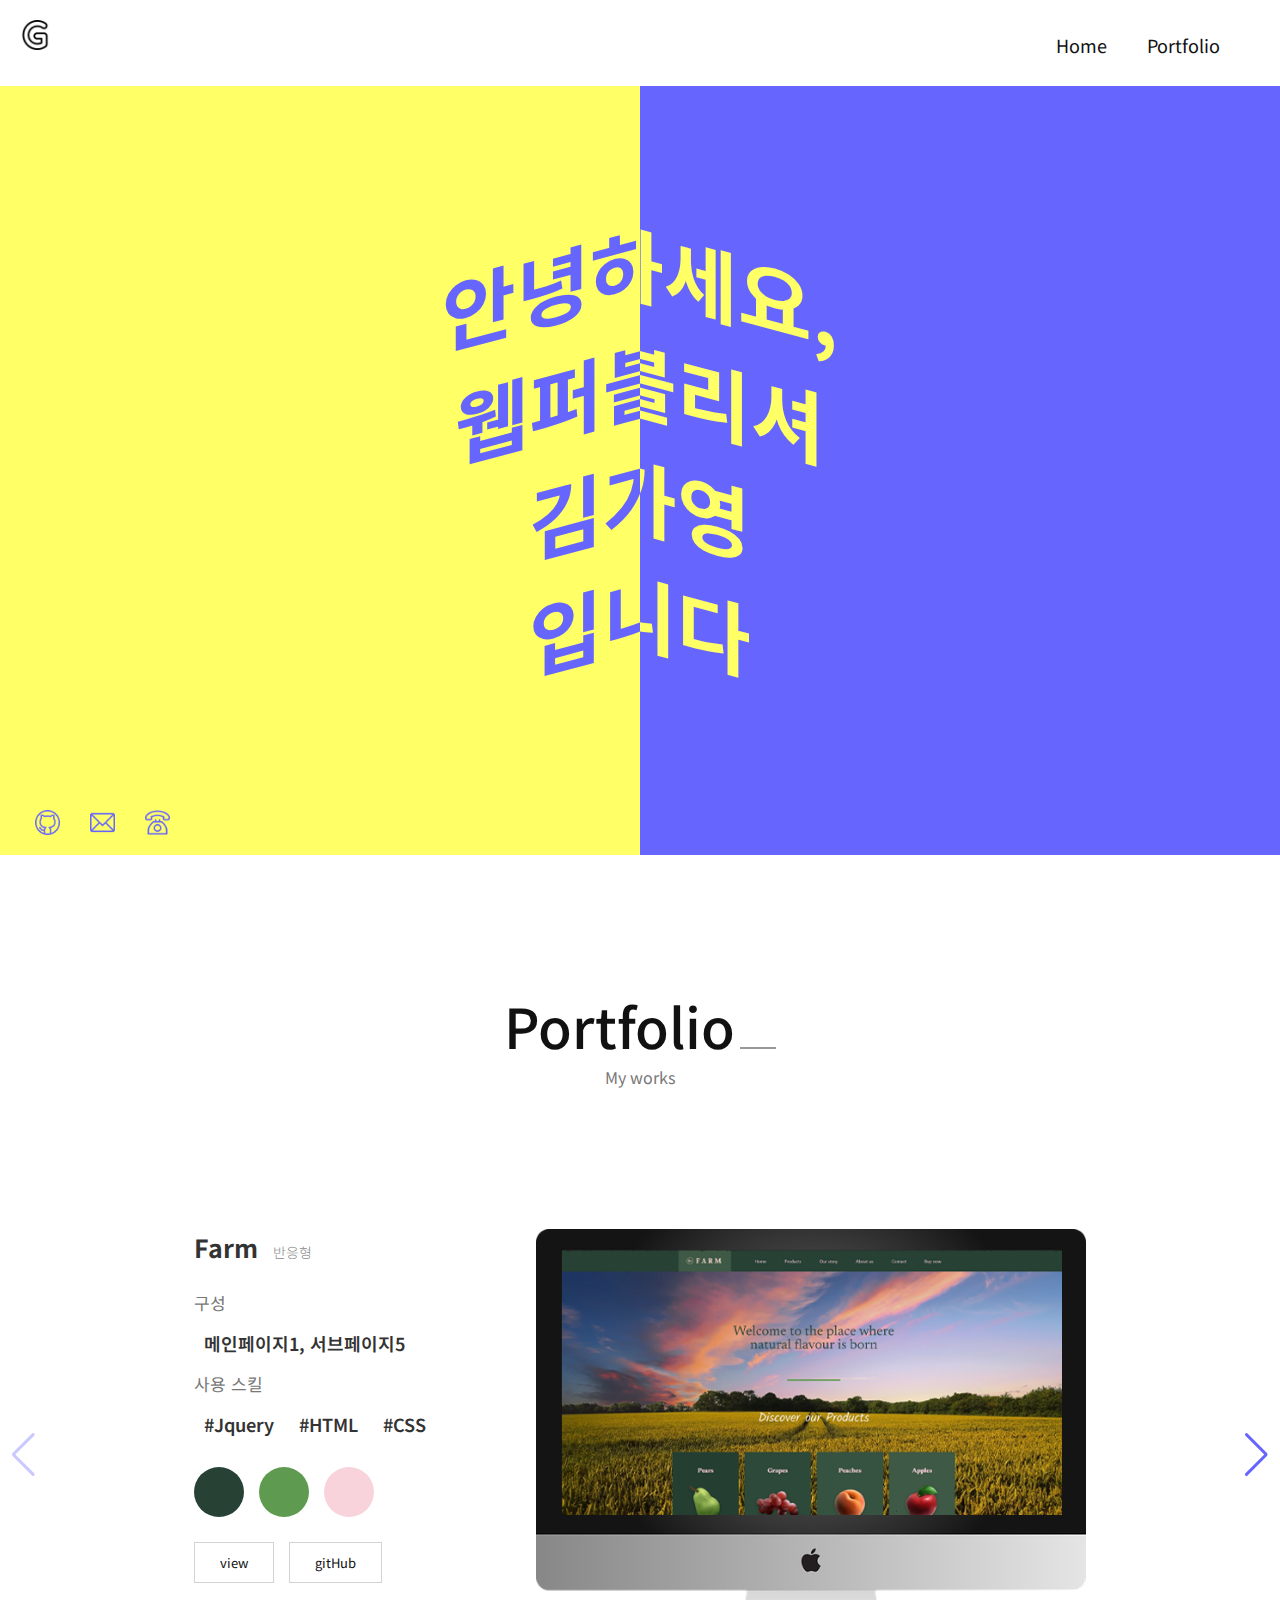
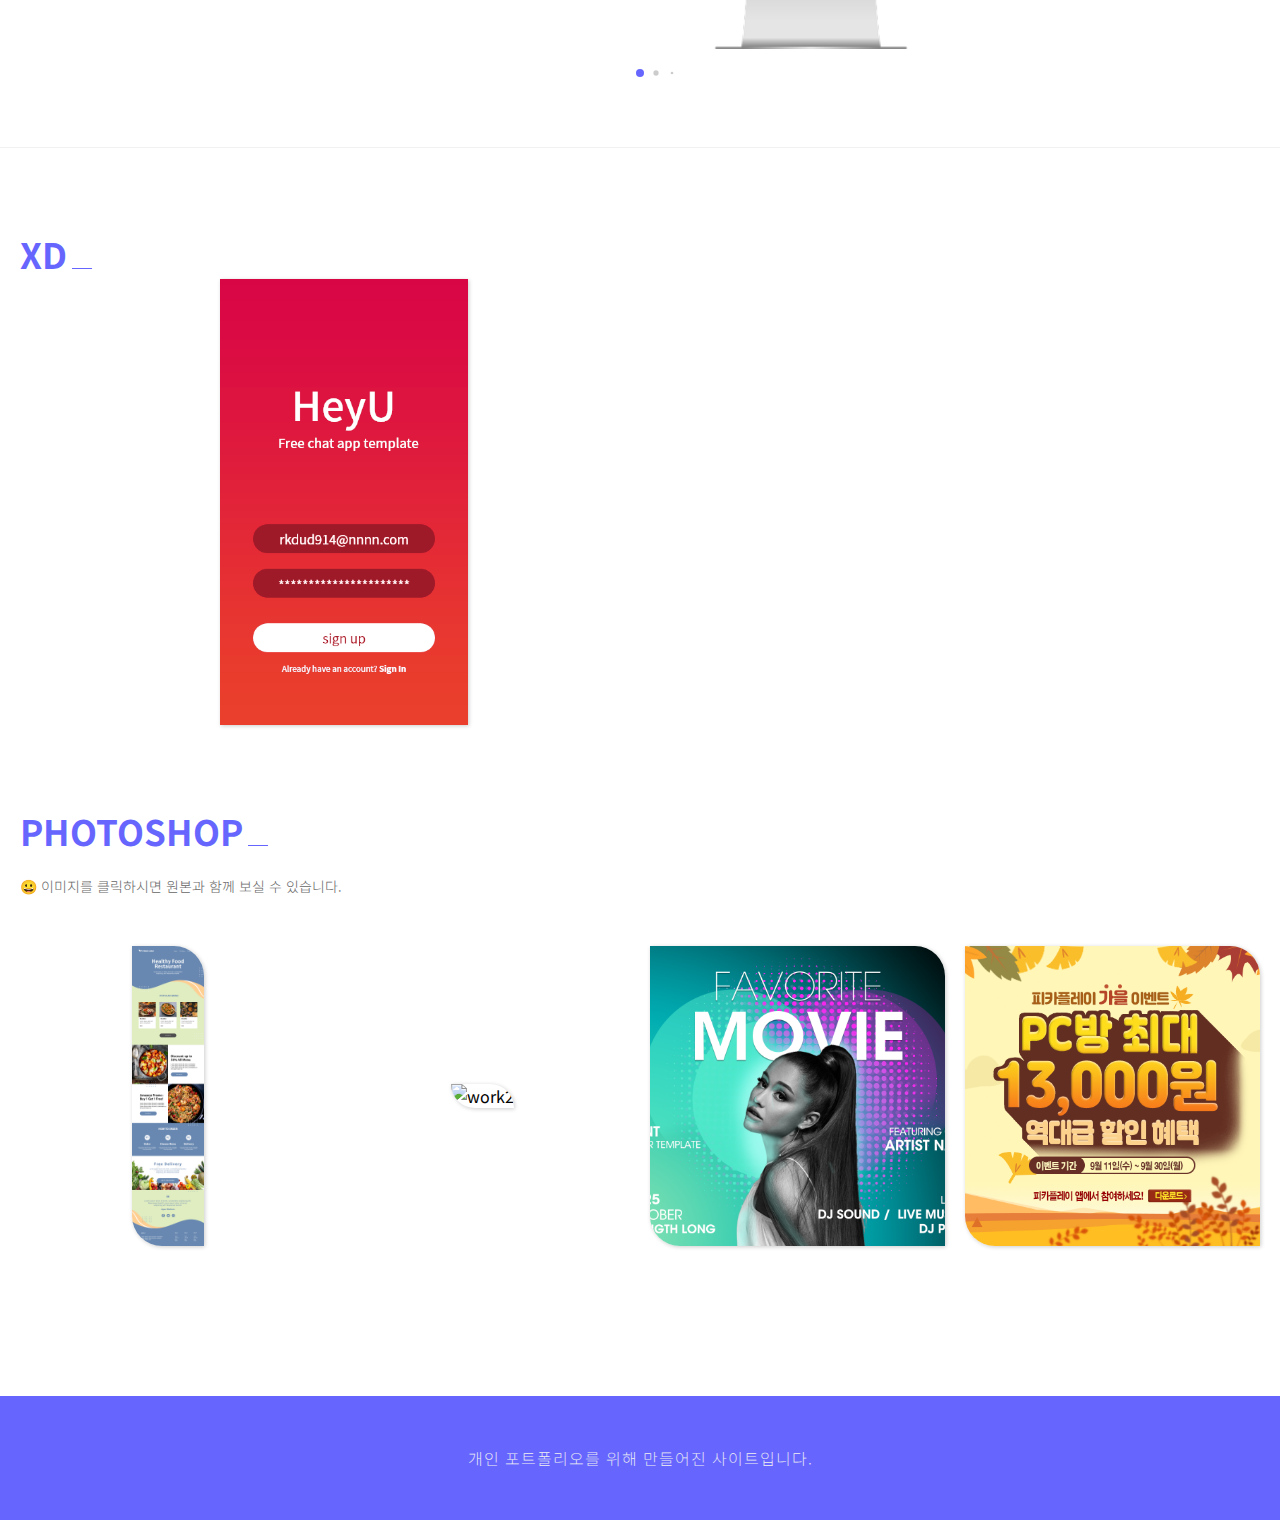
==== commit 9388f90b: "docs: fix code" ====
--- a/index.html
+++ b/index.html
@@ -8,8 +8,8 @@
     <link rel="stylesheet" href="./asset/css/swiper-bundle.css" />
     <link rel="stylesheet" href="./asset/css/swiper_customize.css" />
     <link rel="stylesheet" href="./asset/css/style.css" />
-    <script src="./js/jquery.min.js"></script>
-    <script src="./js/common.js"></script>
+    <script type="text/javascript" src="./js/jquery.min.js"></script>
+    <script type="text/javascript" src="./js/common.js"></script>
   </head>
   <body>
     <div class="wrap">
@@ -17,7 +17,7 @@
         <div id="header">
           <div class="header_wrap">
             <h1 class="h_logo">
-              <a href="#"><img src="./asset/img/g.png" alt="top_logo"/></a>
+              <a href="#"><img src="./asset/img/g.png" /></a>
             </h1>
             <ul class="gnb">
               <li><a href="#">Home</a></li>
@@ -93,13 +93,13 @@
             </div>
             <ul class="main_logo">
               <li>
-                <a href="https://github.com/GAYOUNG914?tab=repositories"><img src="./asset/img/github.png" alt="github_img" /></a>
+                <a href="https://github.com/GAYOUNG914?tab=repositories"><img src="./asset/img/github.png" /></a>
               </li>
               <li>
-                <a href="mailto:green40702@gmail.com"><img src="./asset/img/email.png" alt="email_img"/></a>
+                <a href="mailto:green40702@gmail.com"><img src="./asset/img/email.png" /></a>
               </li>
               <li>
-                <a href="tel:01065876540"><img src="./asset/img/telephone.png" alt="tel_img"/></a>
+                <a href="tel:01065876540"><img src="./asset/img/telephone.png" /></a>
               </li>
             </ul>
           </div>
@@ -133,8 +133,12 @@
                             <li></li>
                             <li></li>
                           </ul>
-                          <a href="https://gayoung914.github.io/FARM/" target="_blank" class="view">view</a>
-                          <a href="https://github.com/GAYOUNG914/FARM" target="_blank" class="view">gitHub</a>
+
+                          <a href="https://gayoung914.github.io/FARM/" class="view" class="view" target="_blank"
+                            >view</a
+                          >
+
+                          <a href="https://github.com/GAYOUNG914/FARM" class="view" target="_blank">gitHub</a>
                         </div>
                         <div class="inner swiper_inner">
                           <img src="./asset/img/portfolio/farm_mac.png" alt="farm_mac" />
@@ -162,8 +166,12 @@
                             <li></li>
                             <li></li>
                           </ul>
-                          <a href="https://gayoung914.github.io/bootstrap_water/" target="_blank" class="view">view</a>
-                          <a href="https://github.com/GAYOUNG914/bootstrap_water" target="_blank" class="view">gitHub</a>
+
+                          <a href="https://gayoung914.github.io/bootstrap_water/" class="view" target="_blank">view</a>
+
+                          <a href="https://github.com/GAYOUNG914/bootstrap_water" class="view" target="_blank"
+                            >gitHub</a
+                          >
                         </div>
                         <div class="inner swiper_inner">
                           <img src="./asset/img/portfolio/water_mac.png" alt="water_mac" />
@@ -192,8 +200,12 @@
                             <li></li>
                             <li></li>
                           </ul>
-                          <a href="https://gayoung914.github.io/Bimber/#/" target="_blank" class="view">view</a>
-                          <a href="https://github.com/GAYOUNG914/Bimberdistillery" target="_blank" class="view">gitHub</a>
+
+                          <a href="https://gayoung914.github.io/Bimber/#/" class="view" target="_blank">view</a>
+
+                          <a href="https://github.com/GAYOUNG914/Bimberdistillery" class="view" target="_blank"
+                            >gitHub</a
+                          >
                         </div>
                         <div class="inner swiper_inner">
                           <img src="./asset/img/portfolio/bimber_mac.png" alt="bimber_mac" />
@@ -222,8 +234,10 @@
                             <li></li>
                             <li></li>
                           </ul>
-                          <a href="https://gayoung914.github.io/Tera_game/" target="_blank" class="view">view</a>
-                          <a href="https://github.com/GAYOUNG914/Tera_game" target="_blank" class="view">gitHub</a>
+
+                          <a href="https://gayoung914.github.io/Tera_game/" class="view" target="_blank">view</a>
+
+                          <a href="https://github.com/GAYOUNG914/Tera_game" class="view" target="_blank">gitHub</a>
                         </div>
                         <div class="inner swiper_inner">
                           <img src="./asset/img/portfolio/tera_mac.png" alt="tera_mac" />
@@ -252,8 +266,10 @@
                             <li></li>
                             <li></li>
                           </ul>
-                          <a href="https://gayoung914.github.io/introduce/" target="_blank" class="view">view</a>
-                          <a href="https://github.com/GAYOUNG914/introduce" target="_blank" class="view">gitHub</a>
+
+                          <a href="https://gayoung914.github.io/introduce/" class="view" target="_blank">view</a>
+
+                          <a href="https://github.com/GAYOUNG914/introduce" class="view" target="_blank">gitHub</a>
                         </div>
                         <div class="inner swiper_inner">
                           <img src="./asset/img/portfolio/introduce-mac.png" alt="introduce_mac" />
@@ -281,8 +297,12 @@
                             <li></li>
                             <li></li>
                           </ul>
-                          <a href="https://gayoung914.github.io/" target="_blank" class="view">view</a>
-                          <a href="https://github.com/GAYOUNG914/GAYOUNG914.github.io" target="_blank" class="view">gitHub</a>
+
+                          <a href="https://gayoung914.github.io/" class="view" target="_blank">view</a>
+
+                          <a href="https://github.com/GAYOUNG914/GAYOUNG914.github.io" class="view" target="_blank"
+                            >gitHub</a
+                          >
                         </div>
                         <div class="inner swiper_inner">
                           <img src="./asset/img/portfolio/customs.png" alt="customs_mac" />
@@ -310,8 +330,14 @@
                             <li></li>
                             <li></li>
                           </ul>
-                          <a href="https://gayoung914.github.io/sass_site_ace_bed/" target="_blank" class="view">view</a>
-                          <a href="https://github.com/GAYOUNG914/sass_site_ace_bed" target="_blank" class="view">gitHub</a>
+
+                          <a href="https://gayoung914.github.io/sass_site_ace_bed/" class="view" target="_blank"
+                            >view</a
+                          >
+
+                          <a href="https://github.com/GAYOUNG914/sass_site_ace_bed" class="view" target="_blank"
+                            >gitHub</a
+                          >
                         </div>
                         <div class="inner swiper_inner">
                           <img src="./asset/img/portfolio/ace_mac.png" alt="ace_mac" />
@@ -462,6 +488,7 @@
                     </p>
                     <div class="items">
                       <div class="item">#열정적인</div>
+                      <!--본인소개 키워드-->
             <!-- <div class="item">#도전하는</div>
                       <div class="item">#신입</div>
                     </div>
--- a/asset/css/style.css
+++ b/asset/css/style.css
@@ -275,6 +275,7 @@
   display: -ms-flexbox;
   display: flex;
   margin-top: 30px;
+  margin-bottom: 30px;
 }
 
 .content #portfolio .section_content .box .inner .color_chip li {
@@ -286,10 +287,10 @@
 
 .content #portfolio .section_content .box .inner .view {
   border: 1px solid #d3d3d3;
-  padding: 15px 50px;
+  padding: 10px 25px;
   background-color: #fff;
-  margin-top: 30px;
   margin-right: 10px;
+  font-size: 13px;
 }
 
 .content #portfolio .section_content .box .inner img {
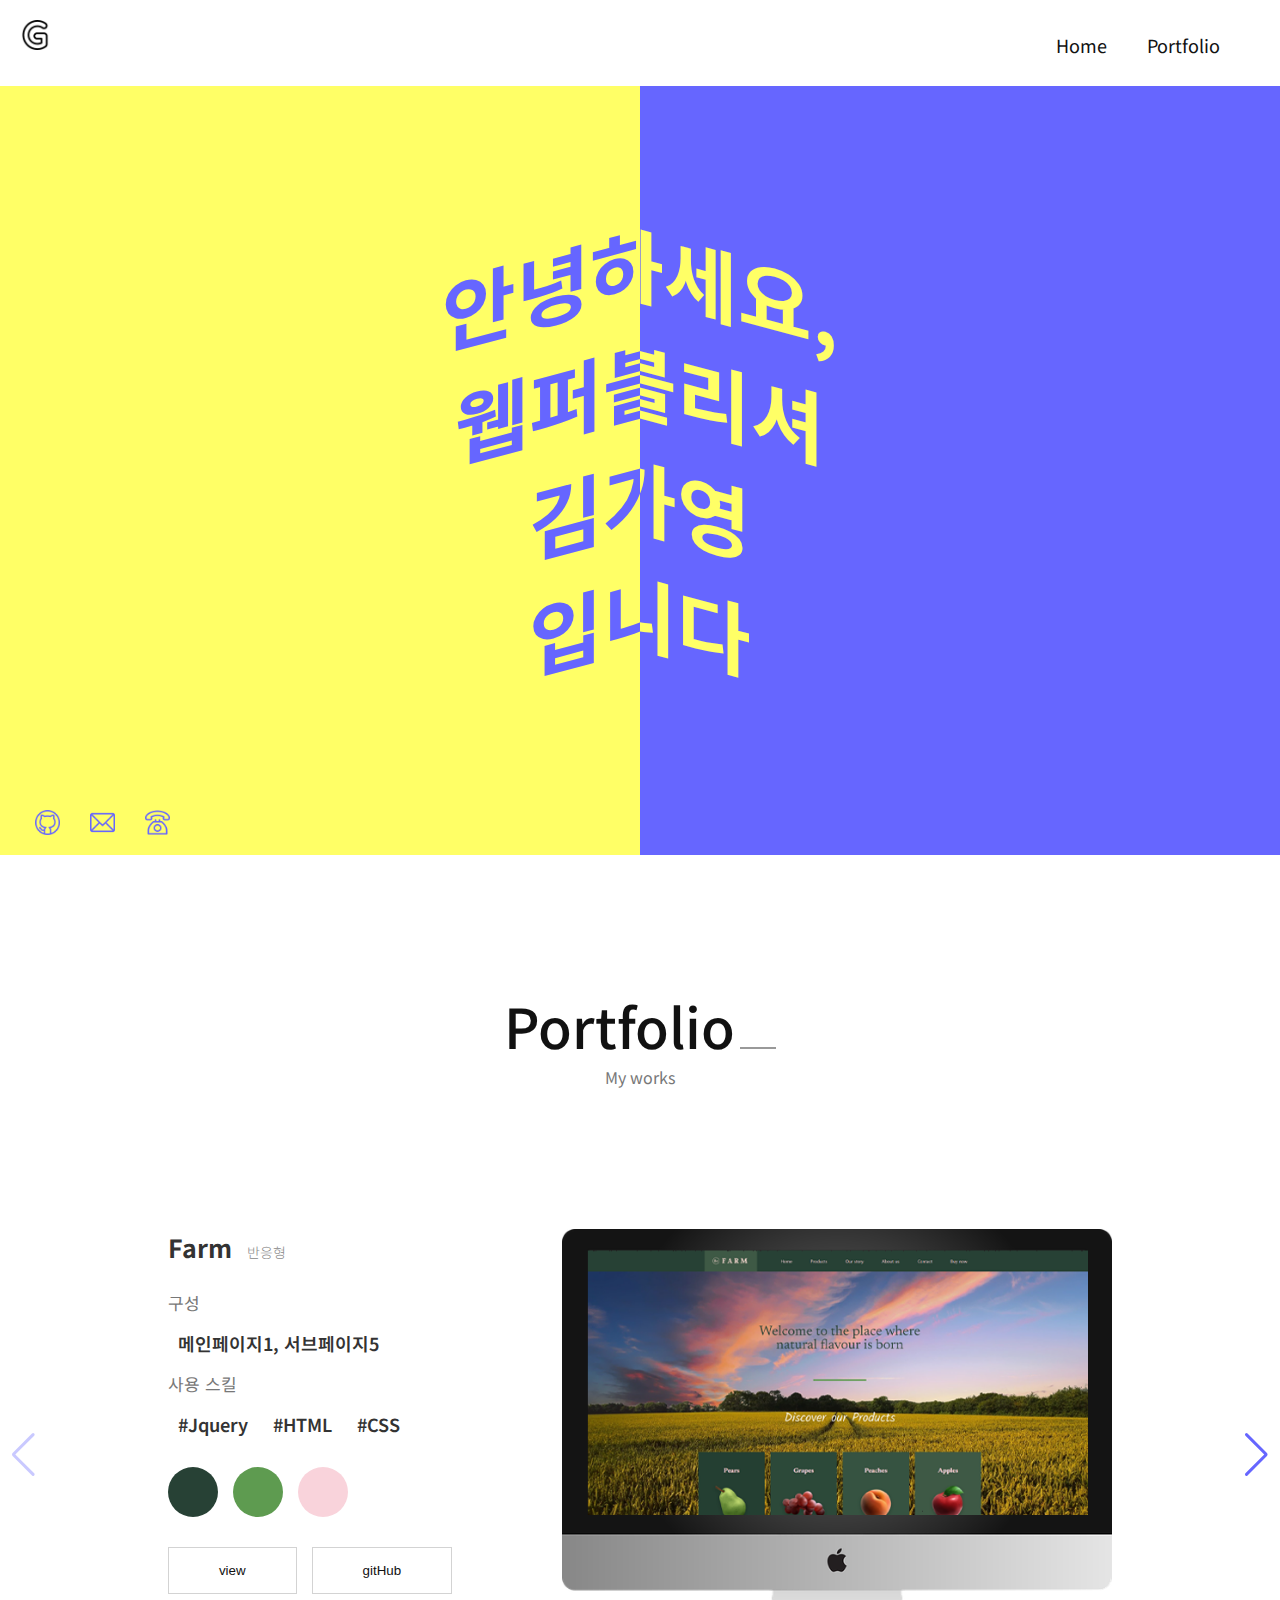
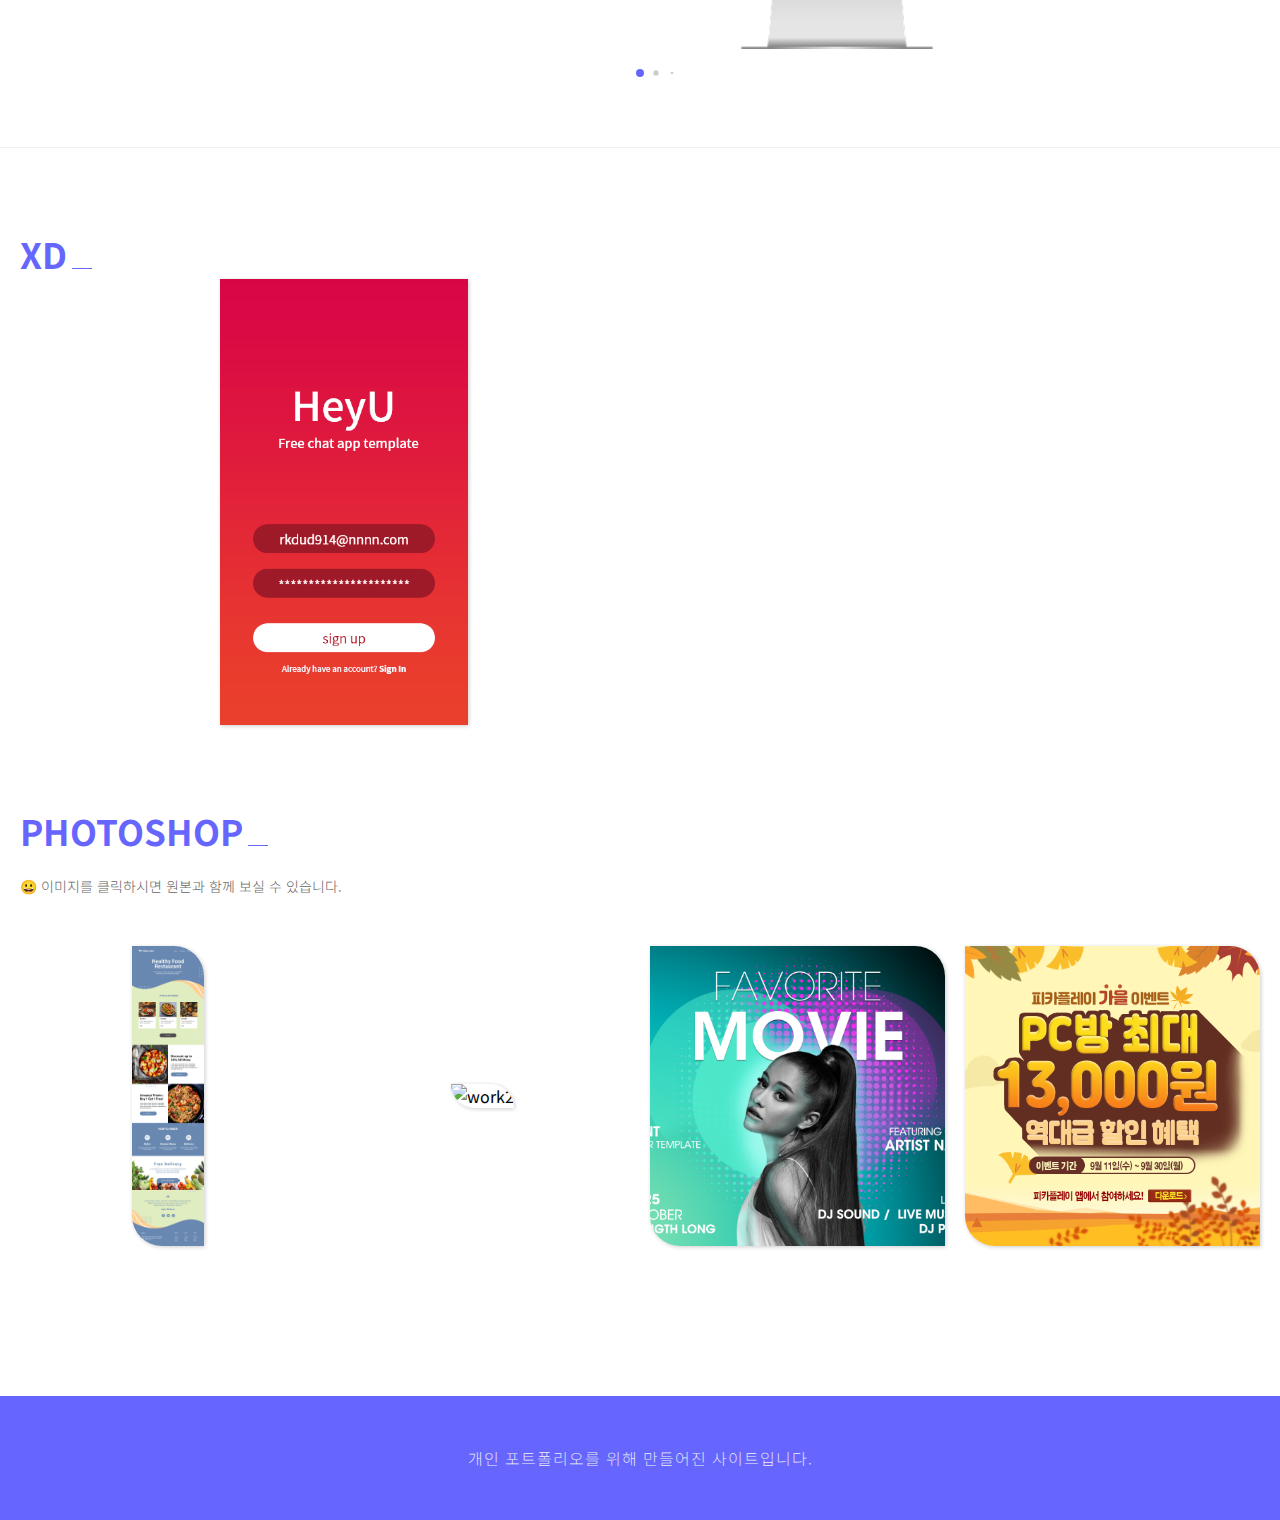
==== commit a7c18fe4: "Merge branch 'main' of https://github.com/GAYOUNG914/introduce into main" ====
--- a/index.html
+++ b/index.html
@@ -8,8 +8,8 @@
     <link rel="stylesheet" href="./asset/css/swiper-bundle.css" />
     <link rel="stylesheet" href="./asset/css/swiper_customize.css" />
     <link rel="stylesheet" href="./asset/css/style.css" />
-    <script type="text/javascript" src="./js/jquery.min.js"></script>
-    <script type="text/javascript" src="./js/common.js"></script>
+    <script src="./js/jquery.min.js"></script>
+    <script src="./js/common.js"></script>
   </head>
   <body>
     <div class="wrap">
@@ -17,7 +17,7 @@
         <div id="header">
           <div class="header_wrap">
             <h1 class="h_logo">
-              <a href="#"><img src="./asset/img/g.png" /></a>
+              <a href="#"><img src="./asset/img/g.png" alt="top_logo"/></a>
             </h1>
             <ul class="gnb">
               <li><a href="#">Home</a></li>
@@ -93,13 +93,13 @@
             </div>
             <ul class="main_logo">
               <li>
-                <a href="https://github.com/GAYOUNG914?tab=repositories"><img src="./asset/img/github.png" /></a>
+                <a href="https://github.com/GAYOUNG914?tab=repositories"><img src="./asset/img/github.png" alt="github_img" /></a>
               </li>
               <li>
-                <a href="mailto:green40702@gmail.com"><img src="./asset/img/email.png" /></a>
+                <a href="mailto:green40702@gmail.com"><img src="./asset/img/email.png" alt="email_img"/></a>
               </li>
               <li>
-                <a href="tel:01065876540"><img src="./asset/img/telephone.png" /></a>
+                <a href="tel:01065876540"><img src="./asset/img/telephone.png" alt="tel_img"/></a>
               </li>
             </ul>
           </div>
@@ -133,12 +133,8 @@
                             <li></li>
                             <li></li>
                           </ul>
-
-                          <a href="https://gayoung914.github.io/FARM/" class="view" class="view" target="_blank"
-                            >view</a
-                          >
-
-                          <a href="https://github.com/GAYOUNG914/FARM" class="view" target="_blank">gitHub</a>
+                          <a href="https://gayoung914.github.io/FARM/" target="_blank" class="view">view</a>
+                          <a href="https://github.com/GAYOUNG914/FARM" target="_blank" class="view">gitHub</a>
                         </div>
                         <div class="inner swiper_inner">
                           <img src="./asset/img/portfolio/farm_mac.png" alt="farm_mac" />
@@ -166,12 +162,8 @@
                             <li></li>
                             <li></li>
                           </ul>
-
-                          <a href="https://gayoung914.github.io/bootstrap_water/" class="view" target="_blank">view</a>
-
-                          <a href="https://github.com/GAYOUNG914/bootstrap_water" class="view" target="_blank"
-                            >gitHub</a
-                          >
+                          <a href="https://gayoung914.github.io/bootstrap_water/" target="_blank" class="view">view</a>
+                          <a href="https://github.com/GAYOUNG914/bootstrap_water" target="_blank" class="view">gitHub</a>
                         </div>
                         <div class="inner swiper_inner">
                           <img src="./asset/img/portfolio/water_mac.png" alt="water_mac" />
@@ -200,12 +192,8 @@
                             <li></li>
                             <li></li>
                           </ul>
-
-                          <a href="https://gayoung914.github.io/Bimber/#/" class="view" target="_blank">view</a>
-
-                          <a href="https://github.com/GAYOUNG914/Bimberdistillery" class="view" target="_blank"
-                            >gitHub</a
-                          >
+                          <a href="https://gayoung914.github.io/Bimber/#/" target="_blank" class="view">view</a>
+                          <a href="https://github.com/GAYOUNG914/Bimberdistillery" target="_blank" class="view">gitHub</a>
                         </div>
                         <div class="inner swiper_inner">
                           <img src="./asset/img/portfolio/bimber_mac.png" alt="bimber_mac" />
@@ -234,10 +222,8 @@
                             <li></li>
                             <li></li>
                           </ul>
-
-                          <a href="https://gayoung914.github.io/Tera_game/" class="view" target="_blank">view</a>
-
-                          <a href="https://github.com/GAYOUNG914/Tera_game" class="view" target="_blank">gitHub</a>
+                          <a href="https://gayoung914.github.io/Tera_game/" target="_blank" class="view">view</a>
+                          <a href="https://github.com/GAYOUNG914/Tera_game" target="_blank" class="view">gitHub</a>
                         </div>
                         <div class="inner swiper_inner">
                           <img src="./asset/img/portfolio/tera_mac.png" alt="tera_mac" />
@@ -266,10 +252,8 @@
                             <li></li>
                             <li></li>
                           </ul>
-
-                          <a href="https://gayoung914.github.io/introduce/" class="view" target="_blank">view</a>
-
-                          <a href="https://github.com/GAYOUNG914/introduce" class="view" target="_blank">gitHub</a>
+                          <a href="https://gayoung914.github.io/introduce/" target="_blank" class="view">view</a>
+                          <a href="https://github.com/GAYOUNG914/introduce" target="_blank" class="view">gitHub</a>
                         </div>
                         <div class="inner swiper_inner">
                           <img src="./asset/img/portfolio/introduce-mac.png" alt="introduce_mac" />
@@ -297,12 +281,8 @@
                             <li></li>
                             <li></li>
                           </ul>
-
-                          <a href="https://gayoung914.github.io/" class="view" target="_blank">view</a>
-
-                          <a href="https://github.com/GAYOUNG914/GAYOUNG914.github.io" class="view" target="_blank"
-                            >gitHub</a
-                          >
+                          <a href="https://gayoung914.github.io/" target="_blank" class="view">view</a>
+                          <a href="https://github.com/GAYOUNG914/GAYOUNG914.github.io" target="_blank" class="view">gitHub</a>
                         </div>
                         <div class="inner swiper_inner">
                           <img src="./asset/img/portfolio/customs.png" alt="customs_mac" />
@@ -330,14 +310,8 @@
                             <li></li>
                             <li></li>
                           </ul>
-
-                          <a href="https://gayoung914.github.io/sass_site_ace_bed/" class="view" target="_blank"
-                            >view</a
-                          >
-
-                          <a href="https://github.com/GAYOUNG914/sass_site_ace_bed" class="view" target="_blank"
-                            >gitHub</a
-                          >
+                          <a href="https://gayoung914.github.io/sass_site_ace_bed/" target="_blank" class="view">view</a>
+                          <a href="https://github.com/GAYOUNG914/sass_site_ace_bed" target="_blank" class="view">gitHub</a>
                         </div>
                         <div class="inner swiper_inner">
                           <img src="./asset/img/portfolio/ace_mac.png" alt="ace_mac" />
@@ -488,7 +462,6 @@
                     </p>
                     <div class="items">
                       <div class="item">#열정적인</div>
-                      <!--본인소개 키워드-->
             <!-- <div class="item">#도전하는</div>
                       <div class="item">#신입</div>
                     </div>
--- a/asset/css/style.css
+++ b/asset/css/style.css
@@ -36,7 +36,6 @@
 a {
   color: #111;
   text-decoration: none;
-  -webkit-transition: 0.3s;
   transition: 0.3s;
 }
 
@@ -54,12 +53,8 @@
 }
 
 .box {
-  display: -webkit-box;
-  display: -ms-flexbox;
-  display: flex;
-  -webkit-box-pack: center;
-      -ms-flex-pack: center;
-          justify-content: center;
+  display: flex;
+  justify-content: center;
 }
 
 .box .inner {
@@ -90,8 +85,6 @@
 }
 
 #header .header_wrap .gnb {
-  display: -webkit-box;
-  display: -ms-flexbox;
   display: flex;
   position: absolute;
   right: 0;
@@ -123,9 +116,7 @@
 
 .container #mainbanner {
   margin: 0 auto;
-  -webkit-box-pack: center;
-      -ms-flex-pack: center;
-          justify-content: center;
+  justify-content: center;
   position: relative;
 }
 
@@ -135,10 +126,8 @@
   height: 100%;
   background-color: #ffff66;
   z-index: -1;
-  -webkit-animation: line 1.5s cubic-bezier(0.165, 0.84, 0.44, 1);
-          animation: line 1.5s cubic-bezier(0.165, 0.84, 0.44, 1);
-  -webkit-animation-fill-mode: forwards;
-          animation-fill-mode: forwards;
+  animation: line 1.5s cubic-bezier(0.165, 0.84, 0.44, 1);
+  animation-fill-mode: forwards;
 }
 
 .container #mainbanner .bold_line2 {
@@ -148,8 +137,6 @@
 
 .container #mainbanner .main_logo {
   padding: 20px 20px 20px;
-  display: -webkit-box;
-  display: -ms-flexbox;
   display: flex;
 }
 
@@ -174,15 +161,12 @@
 
 .container #mainbanner .box .inner .contents .textWrap .line {
   width: 100%;
-  display: -webkit-box;
-  display: -ms-flexbox;
   display: flex;
 }
 
 .container #mainbanner .box .inner .contents .textWrap .line .left {
   width: 50%;
-  -webkit-transform: skew(0, -15deg);
-          transform: skew(0, -15deg);
+  transform: skew(0, -15deg);
   color: #6666ff;
   overflow: hidden;
 }
@@ -190,14 +174,12 @@
 .container #mainbanner .box .inner .contents .textWrap .line .left .spanWrap {
   width: 100%;
   text-align: center;
-  -webkit-transform: translate(50%);
-          transform: translate(50%);
+  transform: translate(50%);
 }
 
 .container #mainbanner .box .inner .contents .textWrap .line .right {
   width: 50%;
-  -webkit-transform: skew(0, 15deg);
-          transform: skew(0, 15deg);
+  transform: skew(0, 15deg);
   color: #ffff66;
   overflow: hidden;
 }
@@ -205,8 +187,7 @@
 .container #mainbanner .box .inner .contents .textWrap .line .right .spanWrap {
   width: 100%;
   text-align: center;
-  -webkit-transform: translate(-50%);
-          transform: translate(-50%);
+  transform: translate(-50%);
 }
 
 .content {
@@ -223,8 +204,6 @@
 }
 
 .content #about .box .inner .items {
-  display: -webkit-box;
-  display: -ms-flexbox;
   display: flex;
   margin-top: 20px;
 }
@@ -271,11 +250,8 @@
 }
 
 .content #portfolio .section_content .box .inner .color_chip {
-  display: -webkit-box;
-  display: -ms-flexbox;
   display: flex;
   margin-top: 30px;
-  margin-bottom: 30px;
 }
 
 .content #portfolio .section_content .box .inner .color_chip li {
@@ -287,10 +263,12 @@
 
 .content #portfolio .section_content .box .inner .view {
   border: 1px solid #d3d3d3;
-  padding: 10px 25px;
+  padding: 15px 50px;
   background-color: #fff;
+  margin-top: 30px;
   margin-right: 10px;
-  font-size: 13px;
+  font: 400 13.3333px Arial;
+  display: inline-block;
 }
 
 .content #portfolio .section_content .box .inner img {
@@ -413,15 +391,9 @@
 footer {
   width: 100%;
   background: #6666ff;
-  display: -webkit-box;
-  display: -ms-flexbox;
-  display: flex;
-  -webkit-box-pack: center;
-      -ms-flex-pack: center;
-          justify-content: center;
-  -webkit-box-align: center;
-      -ms-flex-align: center;
-          align-items: center;
+  display: flex;
+  justify-content: center;
+  align-items: center;
 }
 
 footer p {
@@ -471,30 +443,23 @@
 #portfolio_photoshop .wrap .row .xd {
   width: 20%;
   margin-left: 200px;
-  -webkit-box-shadow: 1px 1px 4px rgba(0, 0, 0, 0.2);
-          box-shadow: 1px 1px 4px rgba(0, 0, 0, 0.2);
+  box-shadow: 1px 1px 4px rgba(0, 0, 0, 0.2);
 }
 
 #portfolio_photoshop .wrap .row .inner {
-  display: -ms-grid;
   display: grid;
-  -ms-grid-columns: (1fr)[4];
-      grid-template-columns: repeat(4, 1fr);
+  grid-template-columns: repeat(4, 1fr);
   justify-items: center;
-  -webkit-box-align: center;
-      -ms-flex-align: center;
-          align-items: center;
+  align-items: center;
   gap: 20px;
   margin: 50px 0;
 }
 
 #portfolio_photoshop .wrap .row .inner .photoshop_works img {
   height: 300px;
-  -o-object-fit: cover;
-     object-fit: cover;
+  object-fit: cover;
   border-radius: 0 30px 0 30px;
-  -webkit-box-shadow: 1px 1px 4px rgba(0, 0, 0, 0.2);
-          box-shadow: 1px 1px 4px rgba(0, 0, 0, 0.2);
+  box-shadow: 1px 1px 4px rgba(0, 0, 0, 0.2);
 }
 
 #portfolio_photoshop .wrap .row .inner .photoshop_works .if_click {
@@ -505,19 +470,13 @@
   width: 100%;
   height: 100%;
   background: rgba(0, 0, 0, 0.8);
-  -webkit-transform: translateY(100%);
-          transform: translateY(100%);
-  -webkit-transition: 0.5s cubic-bezier(0.165, 0.84, 0.44, 1);
+  transform: translateY(100%);
   transition: 0.5s cubic-bezier(0.165, 0.84, 0.44, 1);
 }
 
 #portfolio_photoshop .wrap .row .inner .photoshop_works .if_click .page {
-  display: -webkit-box;
-  display: -ms-flexbox;
-  display: flex;
-  -webkit-box-pack: center;
-      -ms-flex-pack: center;
-          justify-content: center;
+  display: flex;
+  justify-content: center;
   margin-top: 180px;
 }
 
@@ -525,26 +484,16 @@
   width: 400px;
   height: 600px;
   margin: 0 5px;
-  display: -webkit-box;
-  display: -ms-flexbox;
-  display: flex;
-  -webkit-box-orient: vertical;
-  -webkit-box-direction: normal;
-      -ms-flex-direction: column;
-          flex-direction: column;
-  -webkit-box-pack: center;
-      -ms-flex-pack: center;
-          justify-content: center;
-  -webkit-box-align: center;
-      -ms-flex-align: center;
-          align-items: center;
+  display: flex;
+  flex-direction: column;
+  justify-content: center;
+  align-items: center;
 }
 
 #portfolio_photoshop .wrap .row .inner .photoshop_works .if_click .page .page_content img.web {
   width: 600px;
   height: 800px;
-  -o-object-fit: contain;
-     object-fit: contain;
+  object-fit: contain;
 }
 
 #portfolio_photoshop .wrap .row .inner .photoshop_works .if_click .page .page_content p {
@@ -560,8 +509,7 @@
 
 .on {
   visibility: visible !important;
-  -webkit-transform: translateY(0) !important;
-          transform: translateY(0) !important;
+  transform: translateY(0) !important;
 }
 
 @media screen and (max-width: 1450px) {
@@ -583,10 +531,8 @@
 @media screen and (max-width: 1060px) {
   .content #portfolio .section_content .box .inner img {
     width: 100%;
-    -webkit-transform: scale(0.8);
-            transform: scale(0.8);
-    -o-object-fit: contain;
-       object-fit: contain;
+    transform: scale(0.8);
+    object-fit: contain;
   }
   #portfolio_photoshop .wrap .row .xd {
     width: 30%;
@@ -601,14 +547,10 @@
     font-size: 60px;
   }
   .box {
-    -webkit-box-orient: vertical;
-    -webkit-box-direction: reverse;
-        -ms-flex-direction: column-reverse;
-            flex-direction: column-reverse;
+    flex-direction: column-reverse;
   }
   #portfolio_photoshop .wrap .row .inner {
-    -ms-grid-columns: (1fr)[2];
-        grid-template-columns: repeat(2, 1fr);
+    grid-template-columns: repeat(2, 1fr);
   }
 }
 
@@ -641,17 +583,7 @@
     padding: 3% 10%;
   }
   #portfolio_photoshop .wrap .row .inner {
-    -ms-grid-columns: (1fr)[1];
-        grid-template-columns: repeat(1, 1fr);
-  }
-}
-
-@-webkit-keyframes line {
-  from {
-    width: 0;
-  }
-  to {
-    width: 50%;
+    grid-template-columns: repeat(1, 1fr);
   }
 }
 
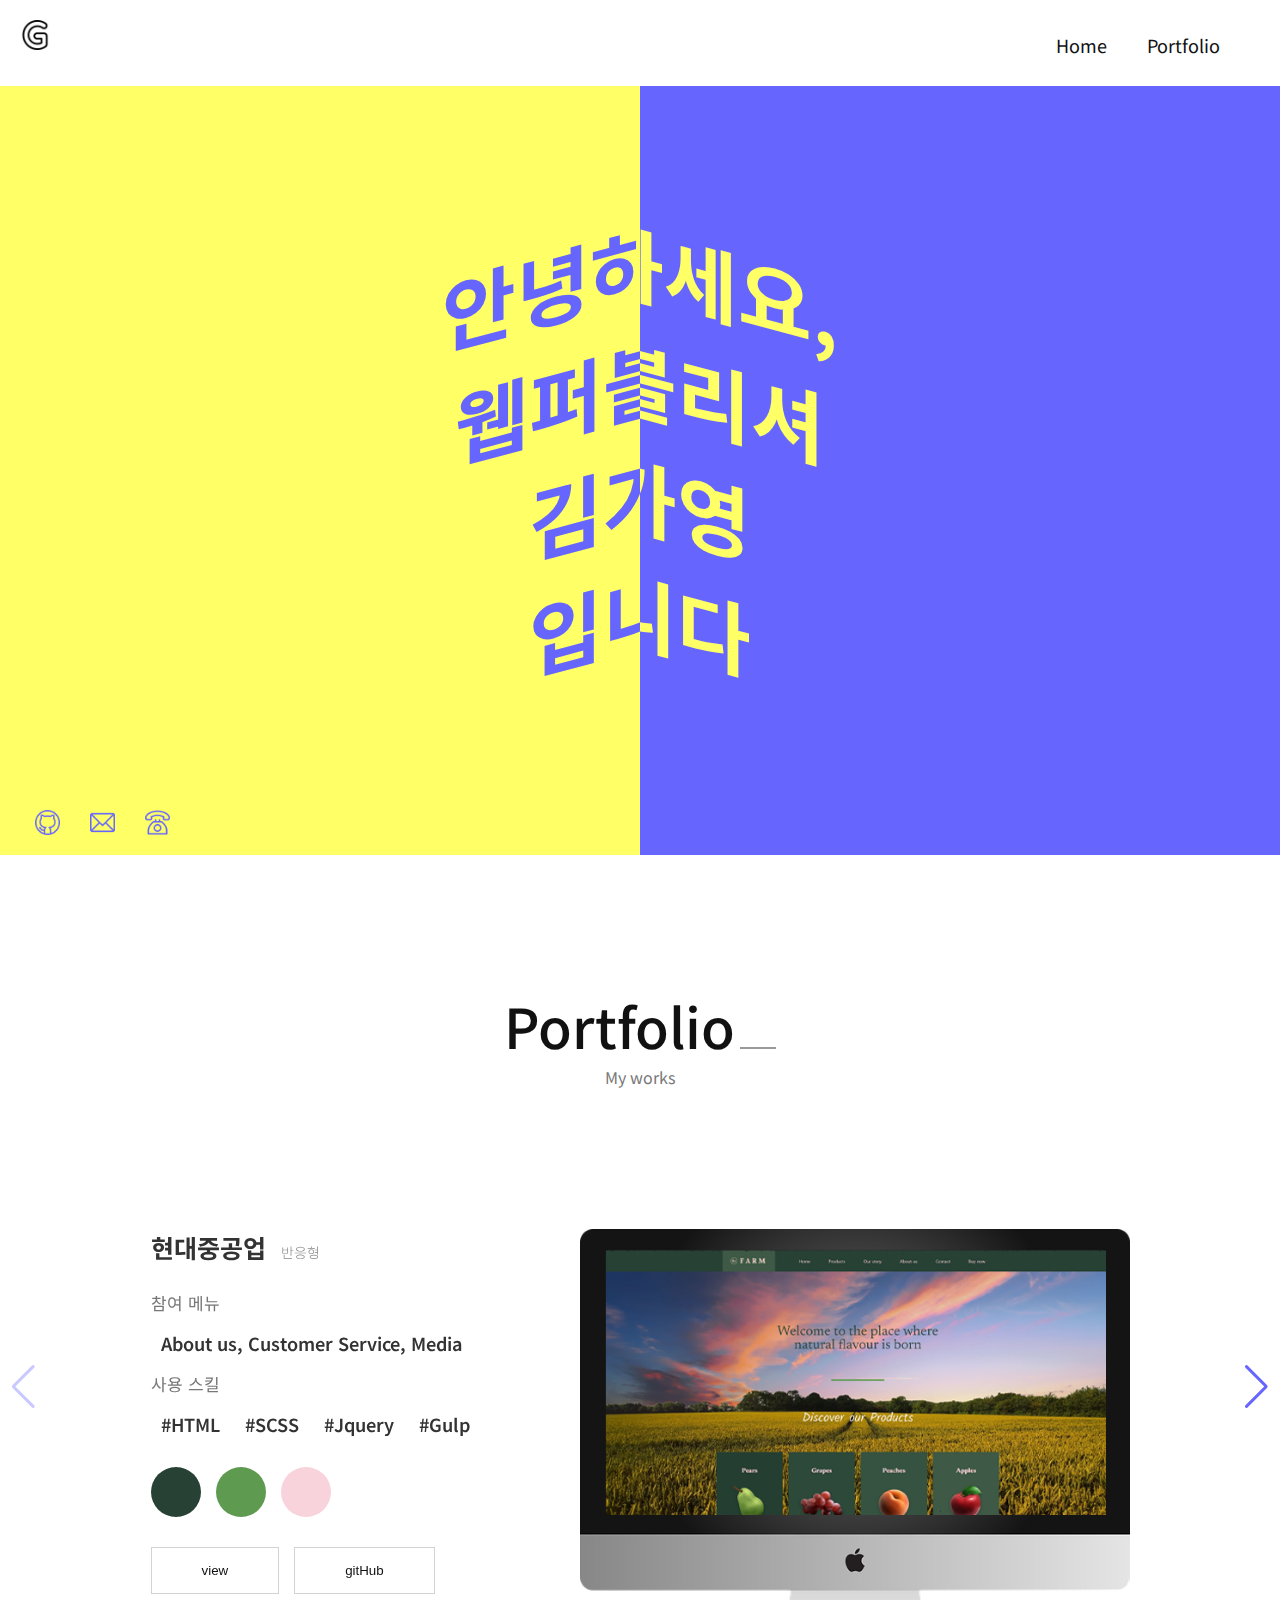
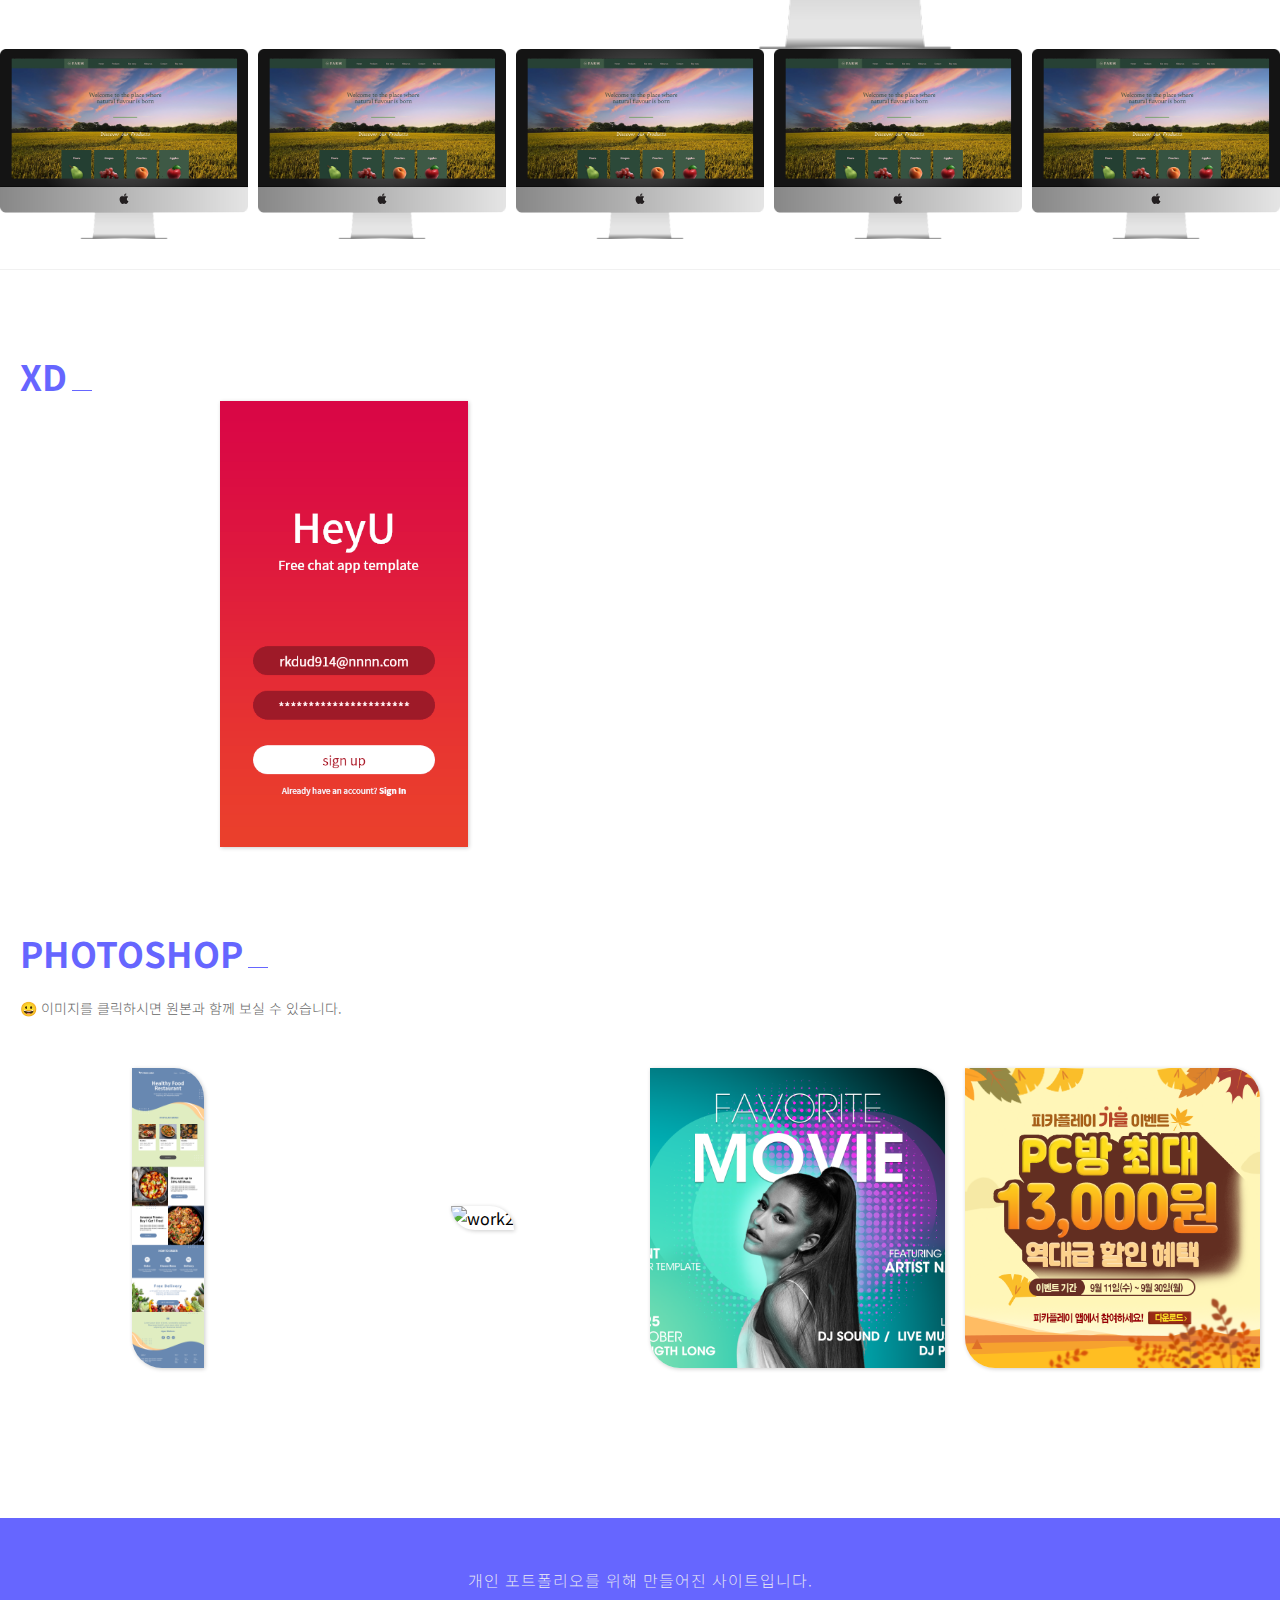
==== commit 389c16fe: "ㅁㄴㅇ" ====
--- a/index.html
+++ b/index.html
@@ -1,411 +1,638 @@
 <!DOCTYPE html>
 <html lang="ko">
-  <head>
-    <meta charset="utf-8" />
-    <title>porfolio</title>
-    <meta name="viewport" content="width=device-width" />
-    <meta name="description" content="scroll page" />
-    <link rel="stylesheet" href="./asset/css/swiper-bundle.css" />
-    <link rel="stylesheet" href="./asset/css/swiper_customize.css" />
-    <link rel="stylesheet" href="./asset/css/style.css" />
-    <script src="./js/jquery.min.js"></script>
-    <script src="./js/common.js"></script>
-  </head>
-  <body>
-    <div class="wrap">
-      <header>
-        <div id="header">
-          <div class="header_wrap">
-            <h1 class="h_logo">
-              <a href="#"><img src="./asset/img/g.png" alt="top_logo"/></a>
-            </h1>
-            <ul class="gnb">
-              <li><a href="#">Home</a></li>
-              <li><a href="#portfolio">Portfolio</a></li>
-              <!-- <li><a href="#">Skills</a></li>
-              <li><a href="#">About</a></li> -->
-            </ul>
-          </div>
-        </div>
-      </header>
-      <main>
-        <div class="container">
-          <div id="mainbanner">
-            <div class="bold_line"></div>
-            <div class="bold_line bold_line2"></div>
-            <div class="box">
-              <div class="inner">
-                <div class="contents">
-                  <div class="move-image">
-                    <div class="textWrap">
-                      <div class="line">
-                        <div class="left">
-                          <div class="spanWrap">
-                            <span class="spanSlow">안녕하세요,</span>
-                          </div>
+    <head>
+        <meta charset="utf-8" />
+        <title>porfolio</title>
+        <meta name="viewport" content="width=device-width" />
+        <meta name="description" content="scroll page" />
+        <link rel="stylesheet" href="./asset/css/swiper-bundle.css" />
+        <link rel="stylesheet" href="./asset/css/swiper_customize.css" />
+        <link rel="stylesheet" href="./asset/css/style.css" />
+        <script src="./js/jquery.min.js"></script>
+        <script src="./js/common.js"></script>
+    </head>
+    <body>
+        <div class="wrap">
+            <header>
+                <div id="header">
+                    <div class="header_wrap">
+                        <h1 class="h_logo">
+                            <a href="#"><img src="./asset/img/g.png" alt="top_logo" /></a>
+                        </h1>
+                        <ul class="gnb">
+                            <li><a href="#">Home</a></li>
+                            <li><a href="#portfolio">Portfolio</a></li>
+                            <!-- <li><a href="#">Skills</a></li>
+                            <li><a href="#">About</a></li> -->
+                        </ul>
+                    </div>
+                </div>
+            </header>
+            <main>
+                <div class="container">
+                    <div id="mainbanner">
+                        <div class="bold_line"></div>
+                        <div class="bold_line bold_line2"></div>
+                        <div class="box">
+                            <div class="inner">
+                                <div class="contents">
+                                    <div class="move-image">
+                                        <div class="textWrap">
+                                            <div class="line">
+                                                <div class="left">
+                                                    <div class="spanWrap">
+                                                        <span class="spanSlow">안녕하세요,</span>
+                                                    </div>
+                                                </div>
+                                                <div class="right">
+                                                    <div class="spanWrap">
+                                                        <span class="spanSlow">안녕하세요,</span>
+                                                    </div>
+                                                </div>
+                                            </div>
+                                            <div class="line">
+                                                <div class="left">
+                                                    <div class="spanWrap">
+                                                        <span class="spanFast">웹퍼블리셔</span>
+                                                    </div>
+                                                </div>
+                                                <div class="right">
+                                                    <div class="spanWrap">
+                                                        <span class="spanFast">웹퍼블리셔</span>
+                                                    </div>
+                                                </div>
+                                            </div>
+                                            <div class="line">
+                                                <div class="left">
+                                                    <div class="spanWrap">
+                                                        <span class="spanSlow">김가영</span>
+                                                    </div>
+                                                </div>
+                                                <div class="right">
+                                                    <div class="spanWrap">
+                                                        <span class="spanSlow">김가영</span>
+                                                    </div>
+                                                </div>
+                                            </div>
+                                            <div class="line">
+                                                <div class="left">
+                                                    <div class="spanWrap">
+                                                        <span class="spanFast">입니다</span>
+                                                    </div>
+                                                </div>
+                                                <div class="right">
+                                                    <div class="spanWrap">
+                                                        <span class="spanFast">입니다</span>
+                                                    </div>
+                                                </div>
+                                            </div>
+                                        </div>
+                                    </div>
+                                </div>
+                            </div>
                         </div>
-                        <div class="right">
-                          <div class="spanWrap">
-                            <span class="spanSlow">안녕하세요,</span>
-                          </div>
-                        </div>
-                      </div>
-                      <div class="line">
-                        <div class="left">
-                          <div class="spanWrap">
-                            <span class="spanFast">웹퍼블리셔</span>
-                          </div>
-                        </div>
-                        <div class="right">
-                          <div class="spanWrap">
-                            <span class="spanFast">웹퍼블리셔</span>
-                          </div>
-                        </div>
-                      </div>
-                      <div class="line">
-                        <div class="left">
-                          <div class="spanWrap">
-                            <span class="spanSlow">김가영</span>
-                          </div>
-                        </div>
-                        <div class="right">
-                          <div class="spanWrap">
-                            <span class="spanSlow">김가영</span>
-                          </div>
-                        </div>
-                      </div>
-                      <div class="line">
-                        <div class="left">
-                          <div class="spanWrap">
-                            <span class="spanFast">입니다</span>
-                          </div>
-                        </div>
-                        <div class="right">
-                          <div class="spanWrap">
-                            <span class="spanFast">입니다</span>
-                          </div>
-                        </div>
-                      </div>
+                        <ul class="main_logo">
+                            <li>
+                                <a href="https://github.com/GAYOUNG914?tab=repositories"><img src="./asset/img/github.png" alt="github_img" /></a>
+                            </li>
+                            <li>
+                                <a href="mailto:green40702@gmail.com"><img src="./asset/img/email.png" alt="email_img" /></a>
+                            </li>
+                            <li>
+                                <a href="tel:01065876540"><img src="./asset/img/telephone.png" alt="tel_img" /></a>
+                            </li>
+                        </ul>
                     </div>
-                  </div>
-                </div>
-              </div>
-            </div>
-            <ul class="main_logo">
-              <li>
-                <a href="https://github.com/GAYOUNG914?tab=repositories"><img src="./asset/img/github.png" alt="github_img" /></a>
-              </li>
-              <li>
-                <a href="mailto:green40702@gmail.com"><img src="./asset/img/email.png" alt="email_img"/></a>
-              </li>
-              <li>
-                <a href="tel:01065876540"><img src="./asset/img/telephone.png" alt="tel_img"/></a>
-              </li>
-            </ul>
-          </div>
-          <!--mainbanner-->
-          <div class="content">
-            <section id="portfolio">
-              <div class="section_title_wrap">
-                <h2 class="section_title">Portfolio</h2>
-                <p>My works</p>
-              </div>
-              <div class="section_content">
-                <div class="swiper-container mySwiper">
-                  <div class="swiper-wrapper">
-                    <!--스와이퍼 내부 시작-->
-                    <div class="swiper-slide">
-                      <div class="box">
-                        <div class="inner swiper_inner farm">
-                          <h4 class="po_title">Farm<span class="plot">반응형</span></h4>
-                          <p>구성</p>
-                          <p>
-                            <span>메인페이지1, 서브페이지5</span>
-                          </p>
-                          <p>사용 스킬</p>
-                          <p>
-                            <span>#Jquery</span>
-                            <span>#HTML</span>
-                            <span>#CSS</span>
-                          </p>
-                          <ul class="color_chip farm_co">
-                            <li></li>
-                            <li></li>
-                            <li></li>
-                          </ul>
-                          <a href="https://gayoung914.github.io/FARM/" target="_blank" class="view">view</a>
-                          <a href="https://github.com/GAYOUNG914/FARM" target="_blank" class="view">gitHub</a>
-                        </div>
-                        <div class="inner swiper_inner">
-                          <img src="./asset/img/portfolio/farm_mac.png" alt="farm_mac" />
-                        </div>
-                      </div>
-                    </div>
-                    <!--첫번째 끝-->
-                    <div class="swiper-slide">
-                      <div class="box">
-                        <div class="inner swiper_inner water">
-                          <h4 class="po_title">제주용암수<span class="plot">반응형</span></h4>
-                          <p>구성</p>
-                          <p>
-                            <span>원 페이지</span>
-                          </p>
-                          <p>사용 스킬</p>
-                          <p>
-                            <span>#Bootstrap</span>
-                            <span>#Jquery</span>
-                            <span>#HTML</span>
-                            <span>#CSS</span>
-                          </p>
-                          <ul class="color_chip water_co">
-                            <li></li>
-                            <li></li>
-                            <li></li>
-                          </ul>
-                          <a href="https://gayoung914.github.io/bootstrap_water/" target="_blank" class="view">view</a>
-                          <a href="https://github.com/GAYOUNG914/bootstrap_water" target="_blank" class="view">gitHub</a>
-                        </div>
-                        <div class="inner swiper_inner">
-                          <img src="./asset/img/portfolio/water_mac.png" alt="water_mac" />
-                        </div>
-                      </div>
-                    </div>
-                    <!--두번째작업물 끝-->
-                    <div class="swiper-slide">
-                      <div class="box">
-                        <div class="inner swiper_inner bimber">
-                          <h4 class="po_title">Bimber Distillery<span class="plot">고정형</span></h4>
-                          <p>구성</p>
-                          <p>
-                            <span>메인페이지1, 서브페이지4</span>
-                          </p>
-                          <p>사용 스킬</p>
-                          <p>
-                            <span>#Vue.js</span>
-                            <span>#Vuetify</span>
-                            <span>#SCSS</span>
-                            <span>#HTML</span>
-                            <span>#CSS</span>
-                          </p>
-                          <ul class="color_chip bimber_co">
-                            <li></li>
-                            <li></li>
-                            <li></li>
-                          </ul>
-                          <a href="https://gayoung914.github.io/Bimber/#/" target="_blank" class="view">view</a>
-                          <a href="https://github.com/GAYOUNG914/Bimberdistillery" target="_blank" class="view">gitHub</a>
-                        </div>
-                        <div class="inner swiper_inner">
-                          <img src="./asset/img/portfolio/bimber_mac.png" alt="bimber_mac" />
-                        </div>
-                      </div>
-                    </div>
-                    <!--세번째작업물 끝-->
-
-                    <div class="swiper-slide">
-                      <div class="box">
-                        <div class="inner swiper_inner tera">
-                          <h4 class="po_title">테라<span class="plot">고정형</span></h4>
-                          <p>구성</p>
-                          <p>
-                            <span>원 페이지</span>
-                          </p>
-                          <p>사용 스킬</p>
-                          <p>
-                            <span>#Javascript</span>
-                            <span>#Jquery</span>
-                            <span>#HTML</span>
-                            <span>#CSS</span>
-                          </p>
-                          <ul class="color_chip tera_co">
-                            <li></li>
-                            <li></li>
-                            <li></li>
-                          </ul>
-                          <a href="https://gayoung914.github.io/Tera_game/" target="_blank" class="view">view</a>
-                          <a href="https://github.com/GAYOUNG914/Tera_game" target="_blank" class="view">gitHub</a>
-                        </div>
-                        <div class="inner swiper_inner">
-                          <img src="./asset/img/portfolio/tera_mac.png" alt="tera_mac" />
-                        </div>
-                      </div>
-                    </div>
-
-                    <!--네번째작업물 끝-->
-                    <div class="swiper-slide">
-                      <div class="box">
-                        <div class="inner swiper_inner introduce">
-                          <h4 class="po_title">포트폴리오 소개페이지<span class="plot">반응형</span></h4>
-                          <p>구성</p>
-                          <p>
-                            <span>원 페이지</span>
-                          </p>
-                          <p>사용 스킬</p>
-                          <p>
-                            <span>#Jquery</span>
-                            <span>#HTML</span>
-                            <span>#CSS</span>
-                            <span>#SCSS</span>
-                          </p>
-                          <ul class="color_chip introduce_co">
-                            <li></li>
-                            <li></li>
-                            <li></li>
-                          </ul>
-                          <a href="https://gayoung914.github.io/introduce/" target="_blank" class="view">view</a>
-                          <a href="https://github.com/GAYOUNG914/introduce" target="_blank" class="view">gitHub</a>
-                        </div>
-                        <div class="inner swiper_inner">
-                          <img src="./asset/img/portfolio/introduce-mac.png" alt="introduce_mac" />
-                        </div>
-                      </div>
-                    </div>
-                    <!--다섯 끝-->
-                    <div class="swiper-slide">
-                      <div class="box">
-                        <div class="inner swiper_inner customs">
-                          <h4 class="po_title">관세청<span class="plot">고정형</span></h4>
-                          <p>구성</p>
-                          <p>
-                            <span>메인페이지1, 서브페이지2</span>
-                          </p>
-                          <p>사용 스킬</p>
-                          <p>
-                            <span>#Jquery</span>
-                            <span>#SCSS</span>
-                            <span>#HTML</span>
-                            <span>#CSS</span>
-                          </p>
-                          <ul class="color_chip customs_co">
-                            <li></li>
-                            <li></li>
-                            <li></li>
-                          </ul>
-                          <a href="https://gayoung914.github.io/" target="_blank" class="view">view</a>
-                          <a href="https://github.com/GAYOUNG914/GAYOUNG914.github.io" target="_blank" class="view">gitHub</a>
-                        </div>
-                        <div class="inner swiper_inner">
-                          <img src="./asset/img/portfolio/customs.png" alt="customs_mac" />
-                        </div>
-                      </div>
-                    </div>
-                    <!--여섯째작업물 끝-->
-                    <div class="swiper-slide">
-                      <div class="box">
-                        <div class="inner swiper_inner ace">
-                          <h4 class="po_title">에이스침대<span class="plot">고정형</span></h4>
-                          <p>구성</p>
-                          <p>
-                            <span>메인페이지1, 서브페이지6</span>
-                          </p>
-                          <p>사용 스킬</p>
-                          <p>
-                            <span>#SCSS</span>
-                            <span>#Jquery</span>
-                            <span>#CSS</span>
-                            <span>#HTML</span>
-                          </p>
-                          <ul class="color_chip ace_co">
-                            <li></li>
-                            <li></li>
-                            <li></li>
-                          </ul>
-                          <a href="https://gayoung914.github.io/sass_site_ace_bed/" target="_blank" class="view">view</a>
-                          <a href="https://github.com/GAYOUNG914/sass_site_ace_bed" target="_blank" class="view">gitHub</a>
-                        </div>
-                        <div class="inner swiper_inner">
-                          <img src="./asset/img/portfolio/ace_mac.png" alt="ace_mac" />
-                        </div>
-                      </div>
-                    </div>
-                    <!--일곱번째작업물 끝-->
-                  </div>
-                  <div class="swiper-button-next"></div>
-                  <div class="swiper-button-prev"></div>
-                  <div class="swiper-pagination"></div>
-                </div>
-              </div>
-            </section>
-            <!--스와이퍼 구현 끝-->
-            <section id="portfolio_photoshop">
-              <div class="wrap">
-                <div class="row">
-                  <h3 class="sub_po_title">xd</h3>
-                  <img class="xd" src="./asset/img/portfolio_photoshop/XD_HeyU.gif" alt="xd" />
-                </div>
-                <div class="row">
-                  <h3 class="sub_po_title">photoshop</h3>
-                  <p class="sub_po_p">😀 이미지를 클릭하시면 원본과 함께 보실 수 있습니다.</p>
-                  <div class="inner">
-                    <div class="photoshop_works">
-                      <img src="./asset/img/portfolio_photoshop/웹디1-클론.png" alt="work1" />
-                      <div class="if_click">
-                        <div class="page">
-                          <div class="page_content">
-                            <img class="web long" src="./asset/img/portfolio_photoshop/웹디1-원본.png" alt="o_work1" />
-                            <p>원본</p>
-                          </div>
-                          <div class="page_content">
-                            <img class="web long" src="./asset/img/portfolio_photoshop/웹디1-클론.png" alt="work1" />
-                            <p>클론</p>
-                          </div>
-                        </div>
-                      </div>
-                    </div>
-                    <div class="photoshop_works">
-                      <img src="./asset/img/portfolio_photoshop/웹디2-클론.png" alt="work2" />
-                      <div class="if_click">
-                        <div class="page">
-                          <div class="page_content">
-                            <img class="web long" src="./asset/img/portfolio_photoshop/웹디2-원본.png" alt="o_work2" />
-                            <p>원본</p>
-                          </div>
-                          <div class="page_content">
-                            <img class="web long" src="./asset/img/portfolio_photoshop/웹디2-클론.png" alt="work2" />
-                            <p>클론</p>
-                          </div>
-                        </div>
-                      </div>
-                    </div>
-                    <div class="photoshop_works">
-                      <img src="./asset/img/portfolio_photoshop/포스터-클론.png" alt="work3" />
-                      <div class="if_click">
-                        <div class="page">
-                          <div class="page_content poster">
-                            <img
-                              class="web photo"
-                              src="./asset/img/portfolio_photoshop/포스터-원본.png"
-                              alt="o_work3"
-                            />
-                            <p>원본</p>
-                          </div>
-                          <div class="page_content poster">
-                            <img class="web photo" src="./asset/img/portfolio_photoshop/포스터-클론.png" alt="work3" />
-                            <p>클론</p>
-                          </div>
-                        </div>
-                      </div>
-                    </div>
-                    <div class="photoshop_works">
-                      <img src="./asset/img/portfolio_photoshop/배너-클론.png" alt="work4" />
-                      <div class="if_click">
-                        <div class="page">
-                          <div class="page_content poster">
-                            <img class="web photo" src="./asset/img/portfolio_photoshop/배너-원본.jpg" alt="o_work4" />
-                            <p>원본</p>
-                          </div>
-                          <div class="page_content poster">
-                            <img class="web photo" src="./asset/img/portfolio_photoshop/배너-클론.png" alt="work4" />
-                            <p>클론</p>
-                          </div>
-                        </div>
-                      </div>
-                    </div>
-                  </div>
-                </div>
-              </div>
-            </section>
-            <!-- <section id="skills">
+                    <!--mainbanner-->
+                    <div class="content">
+                        <section id="portfolio">
+                            <div class="section_title_wrap">
+                                <h2 class="section_title">Portfolio</h2>
+                                <p>My works</p>
+                            </div>
+                            <div class="section_content">
+                                <div
+                                    class="swiper-container swiper mySwiper2"
+                                    style="--swiper-navigation-color: #fff; --swiper-pagination-color: #fff"
+                                >
+                                    <div class="swiper-wrapper">
+                                        <!--스와이퍼 내부 시작-->
+                                        <div class="swiper-slide">
+                                            <div class="box">
+                                                <div class="inner swiper_inner farm">
+                                                    <h4 class="po_title">현대중공업<span class="plot">반응형</span></h4>
+                                                    <p>참여 메뉴</p>
+                                                    <p>
+                                                        <span>About us, Customer Service, Media</span>
+                                                    </p>
+                                                    <p>사용 스킬</p>
+                                                    <p>
+                                                        <span>#HTML</span>
+                                                        <span>#SCSS</span>
+                                                        <span>#Jquery</span>
+                                                        <span>#Gulp</span>
+                                                    </p>
+                                                    <ul class="color_chip farm_co">
+                                                        <li></li>
+                                                        <li></li>
+                                                        <li></li>
+                                                    </ul>
+                                                    <a href="https://gayoung914.github.io/FARM/" target="_blank" class="view">view</a>
+                                                    <a href="https://github.com/GAYOUNG914/FARM" target="_blank" class="view">gitHub</a>
+                                                </div>
+                                                <div class="inner swiper_inner">
+                                                    <img src="./asset/img/portfolio/farm_mac.png" alt="farm_mac" />
+                                                </div>
+                                            </div>
+                                        </div>
+                                        <!-- slide end -->
+
+                                        <div class="swiper-slide">
+                                            <div class="box">
+                                                <div class="inner swiper_inner farm">
+                                                    <h4 class="po_title">문고리<span class="plot">반응형(메인)</span></h4>
+                                                    <p>구성</p>
+                                                    <p>
+                                                        <span>메인페이지1, 서브페이지2</span>
+                                                    </p>
+                                                    <p>사용 스킬</p>
+                                                    <p>
+                                                        <span>#HTML</span>
+                                                        <span>#SCSS</span>
+                                                        <span>#Jquery</span>
+                                                        <span>#Gulp</span>
+                                                    </p>
+                                                    <ul class="color_chip farm_co">
+                                                        <li></li>
+                                                        <li></li>
+                                                        <li></li>
+                                                    </ul>
+                                                    <a href="https://gayoung914.github.io/FARM/" target="_blank" class="view">view</a>
+                                                    <a href="https://github.com/GAYOUNG914/FARM" target="_blank" class="view">gitHub</a>
+                                                </div>
+                                                <div class="inner swiper_inner">
+                                                    <img src="./asset/img/portfolio/farm_mac.png" alt="farm_mac" />
+                                                </div>
+                                            </div>
+                                        </div>
+                                        <!-- slide end -->
+
+                                        <div class="swiper-slide">
+                                            <div class="box">
+                                                <div class="inner swiper_inner farm">
+                                                    <h4 class="po_title">B급 감성 개인 프로젝트<span class="plot">반응형(메인)</span></h4>
+                                                    <p>구성</p>
+                                                    <p>
+                                                        <span>메인페이지1</span>
+                                                    </p>
+                                                    <p>사용 스킬</p>
+                                                    <p>
+                                                        <span>#HTML</span>
+                                                        <span>#SCSS</span>
+                                                        <span>#Jquery</span>
+                                                        <span>#Gulp</span>
+                                                    </p>
+                                                    <ul class="color_chip farm_co">
+                                                        <li></li>
+                                                        <li></li>
+                                                        <li></li>
+                                                    </ul>
+                                                    <a href="https://gayoung914.github.io/FARM/" target="_blank" class="view">view</a>
+                                                    <a href="https://github.com/GAYOUNG914/FARM" target="_blank" class="view">gitHub</a>
+                                                </div>
+                                                <div class="inner swiper_inner">
+                                                    <img src="./asset/img/portfolio/farm_mac.png" alt="farm_mac" />
+                                                </div>
+                                            </div>
+                                        </div>
+                                        <!-- slide end -->
+
+                                        <div class="swiper-slide">
+                                            <div class="box">
+                                                <div class="inner swiper_inner farm">
+                                                    <h4 class="po_title">Arcane Sphere<span class="plot">반응형</span></h4>
+                                                    <p>구성</p>
+                                                    <p>
+                                                        <span>메인페이지1, 서브페이지2</span>
+                                                    </p>
+                                                    <p>사용 스킬</p>
+                                                    <p>
+                                                        <span>#THREE.JS</span>
+                                                        <span>#HTML</span>
+                                                        <span>#CSS</span>
+                                                    </p>
+                                                    <ul class="color_chip farm_co">
+                                                        <li></li>
+                                                        <li></li>
+                                                        <li></li>
+                                                    </ul>
+                                                    <a href="https://gayoung914.github.io/FARM/" target="_blank" class="view">view</a>
+                                                    <a href="https://github.com/GAYOUNG914/FARM" target="_blank" class="view">gitHub</a>
+                                                </div>
+                                                <div class="inner swiper_inner">
+                                                    <img src="./asset/img/portfolio/farm_mac.png" alt="farm_mac" />
+                                                </div>
+                                            </div>
+                                        </div>
+                                        <!-- slide end -->
+
+                                        <div class="swiper-slide">
+                                            <div class="box">
+                                                <div class="inner swiper_inner bimber">
+                                                    <h4 class="po_title">Bimber Distillery<span class="plot">고정형</span></h4>
+                                                    <p>구성</p>
+                                                    <p>
+                                                        <span>메인페이지1, 서브페이지4</span>
+                                                    </p>
+                                                    <p>사용 스킬</p>
+                                                    <p>
+                                                        <span>#Vue.js</span>
+                                                        <span>#Vuetify</span>
+                                                        <span>#SCSS</span>
+                                                        <span>#HTML</span>
+                                                        <span>#CSS</span>
+                                                    </p>
+                                                    <ul class="color_chip bimber_co">
+                                                        <li></li>
+                                                        <li></li>
+                                                        <li></li>
+                                                    </ul>
+                                                    <a href="https://gayoung914.github.io/Bimber/#/" target="_blank" class="view">view</a>
+                                                    <a href="https://github.com/GAYOUNG914/Bimberdistillery" target="_blank" class="view">gitHub</a>
+                                                </div>
+                                                <div class="inner swiper_inner">
+                                                    <img src="./asset/img/portfolio/bimber_mac.png" alt="bimber_mac" />
+                                                </div>
+                                            </div>
+                                        </div>
+                                        <!-- slide end -->
+
+                                        <div class="swiper-slide">
+                                            <div class="box">
+                                                <div class="inner swiper_inner bimber">
+                                                    <h4 class="po_title">Full page script<span class="plot">고정형</span></h4>
+                                                    <p>구성</p>
+                                                    <p>
+                                                        <span>메인페이지1</span>
+                                                    </p>
+                                                    <p>사용 스킬</p>
+                                                    <p>
+                                                        <span>#SCSS</span>
+                                                        <span>#HTML</span>
+                                                        <span>#CSS</span>
+                                                        <span>#Jquery</span>
+                                                    </p>
+                                                    <ul class="color_chip bimber_co">
+                                                        <li></li>
+                                                        <li></li>
+                                                        <li></li>
+                                                    </ul>
+                                                    <a href="https://gayoung914.github.io/Bimber/#/" target="_blank" class="view">view</a>
+                                                    <a href="https://github.com/GAYOUNG914/Bimberdistillery" target="_blank" class="view">gitHub</a>
+                                                </div>
+                                                <div class="inner swiper_inner">
+                                                    <img src="./asset/img/portfolio/bimber_mac.png" alt="bimber_mac" />
+                                                </div>
+                                            </div>
+                                        </div>
+                                        <!-- slide end -->
+
+                                        <div class="swiper-slide">
+                                            <div class="box">
+                                                <div class="inner swiper_inner farm">
+                                                    <h4 class="po_title">Korfin<span class="plot">고정형</span></h4>
+                                                    <p>구성</p>
+                                                    <p>
+                                                        <span>서브페이지2</span>
+                                                    </p>
+                                                    <p>사용 스킬</p>
+                                                    <p>
+                                                        <span>#HTML</span>
+                                                        <span>#SCSS</span>
+                                                        <span>#Jquery</span>
+                                                        <span>#Gulp</span>
+                                                    </p>
+                                                    <ul class="color_chip farm_co">
+                                                        <li></li>
+                                                        <li></li>
+                                                        <li></li>
+                                                    </ul>
+                                                    <a href="https://gayoung914.github.io/FARM/" target="_blank" class="view">view</a>
+                                                    <a href="https://github.com/GAYOUNG914/FARM" target="_blank" class="view">gitHub</a>
+                                                </div>
+                                                <div class="inner swiper_inner">
+                                                    <img src="./asset/img/portfolio/farm_mac.png" alt="farm_mac" />
+                                                </div>
+                                            </div>
+                                        </div>
+                                        <!-- slide end -->
+
+                                        <div class="swiper-slide">
+                                            <div class="box">
+                                                <div class="inner swiper_inner farm">
+                                                    <h4 class="po_title">Farm<span class="plot">반응형</span></h4>
+                                                    <p>구성</p>
+                                                    <p>
+                                                        <span>메인페이지1, 서브페이지5</span>
+                                                    </p>
+                                                    <p>사용 스킬</p>
+                                                    <p>
+                                                        <span>#Jquery</span>
+                                                        <span>#HTML</span>
+                                                        <span>#CSS</span>
+                                                    </p>
+                                                    <ul class="color_chip farm_co">
+                                                        <li></li>
+                                                        <li></li>
+                                                        <li></li>
+                                                    </ul>
+                                                    <a href="https://gayoung914.github.io/FARM/" target="_blank" class="view">view</a>
+                                                    <a href="https://github.com/GAYOUNG914/FARM" target="_blank" class="view">gitHub</a>
+                                                </div>
+                                                <div class="inner swiper_inner">
+                                                    <img src="./asset/img/portfolio/farm_mac.png" alt="farm_mac" />
+                                                </div>
+                                            </div>
+                                        </div>
+                                        <!-- slide end -->
+
+                                        <div class="swiper-slide">
+                                            <div class="box">
+                                                <div class="inner swiper_inner water">
+                                                    <h4 class="po_title">제주용암수<span class="plot">반응형</span></h4>
+                                                    <p>구성</p>
+                                                    <p>
+                                                        <span>원 페이지</span>
+                                                    </p>
+                                                    <p>사용 스킬</p>
+                                                    <p>
+                                                        <span>#Bootstrap</span>
+                                                        <span>#Jquery</span>
+                                                        <span>#HTML</span>
+                                                        <span>#CSS</span>
+                                                    </p>
+                                                    <ul class="color_chip water_co">
+                                                        <li></li>
+                                                        <li></li>
+                                                        <li></li>
+                                                    </ul>
+                                                    <a href="https://gayoung914.github.io/bootstrap_water/" target="_blank" class="view">view</a>
+                                                    <a href="https://github.com/GAYOUNG914/bootstrap_water" target="_blank" class="view">gitHub</a>
+                                                </div>
+                                                <div class="inner swiper_inner">
+                                                    <img src="./asset/img/portfolio/water_mac.png" alt="water_mac" />
+                                                </div>
+                                            </div>
+                                        </div>
+                                        <!-- slide end -->
+
+                                        <div class="swiper-slide">
+                                            <div class="box">
+                                                <div class="inner swiper_inner tera">
+                                                    <h4 class="po_title">테라<span class="plot">고정형</span></h4>
+                                                    <p>구성</p>
+                                                    <p>
+                                                        <span>원 페이지</span>
+                                                    </p>
+                                                    <p>사용 스킬</p>
+                                                    <p>
+                                                        <span>#Javascript</span>
+                                                        <span>#Jquery</span>
+                                                        <span>#HTML</span>
+                                                        <span>#CSS</span>
+                                                    </p>
+                                                    <ul class="color_chip tera_co">
+                                                        <li></li>
+                                                        <li></li>
+                                                        <li></li>
+                                                    </ul>
+                                                    <a href="https://gayoung914.github.io/Tera_game/" target="_blank" class="view">view</a>
+                                                    <a href="https://github.com/GAYOUNG914/Tera_game" target="_blank" class="view">gitHub</a>
+                                                </div>
+                                                <div class="inner swiper_inner">
+                                                    <img src="./asset/img/portfolio/tera_mac.png" alt="tera_mac" />
+                                                </div>
+                                            </div>
+                                        </div>
+                                        <!-- slide end -->
+
+                                        <div class="swiper-slide">
+                                            <div class="box">
+                                                <div class="inner swiper_inner introduce">
+                                                    <h4 class="po_title">포트폴리오 소개페이지<span class="plot">반응형</span></h4>
+                                                    <p>구성</p>
+                                                    <p>
+                                                        <span>원 페이지</span>
+                                                    </p>
+                                                    <p>사용 스킬</p>
+                                                    <p>
+                                                        <span>#Jquery</span>
+                                                        <span>#HTML</span>
+                                                        <span>#CSS</span>
+                                                        <span>#SCSS</span>
+                                                    </p>
+                                                    <ul class="color_chip introduce_co">
+                                                        <li></li>
+                                                        <li></li>
+                                                        <li></li>
+                                                    </ul>
+                                                    <a href="https://gayoung914.github.io/introduce/" target="_blank" class="view">view</a>
+                                                    <a href="https://github.com/GAYOUNG914/introduce" target="_blank" class="view">gitHub</a>
+                                                </div>
+                                                <div class="inner swiper_inner">
+                                                    <img src="./asset/img/portfolio/introduce-mac.png" alt="introduce_mac" />
+                                                </div>
+                                            </div>
+                                        </div>
+                                        <!-- slide end -->
+
+                                        <div class="swiper-slide">
+                                            <div class="box">
+                                                <div class="inner swiper_inner customs">
+                                                    <h4 class="po_title">관세청<span class="plot">고정형</span></h4>
+                                                    <p>구성</p>
+                                                    <p>
+                                                        <span>메인페이지1, 서브페이지2</span>
+                                                    </p>
+                                                    <p>사용 스킬</p>
+                                                    <p>
+                                                        <span>#Jquery</span>
+                                                        <span>#SCSS</span>
+                                                        <span>#HTML</span>
+                                                        <span>#CSS</span>
+                                                    </p>
+                                                    <ul class="color_chip customs_co">
+                                                        <li></li>
+                                                        <li></li>
+                                                        <li></li>
+                                                    </ul>
+                                                    <a href="https://gayoung914.github.io/" target="_blank" class="view">view</a>
+                                                    <a href="https://github.com/GAYOUNG914/GAYOUNG914.github.io" target="_blank" class="view"
+                                                        >gitHub</a
+                                                    >
+                                                </div>
+                                                <div class="inner swiper_inner">
+                                                    <img src="./asset/img/portfolio/customs.png" alt="customs_mac" />
+                                                </div>
+                                            </div>
+                                        </div>
+                                        <!-- slide end -->
+
+                                        <div class="swiper-slide">
+                                            <div class="box">
+                                                <div class="inner swiper_inner ace">
+                                                    <h4 class="po_title">에이스침대<span class="plot">고정형</span></h4>
+                                                    <p>구성</p>
+                                                    <p>
+                                                        <span>메인페이지1, 서브페이지6</span>
+                                                    </p>
+                                                    <p>사용 스킬</p>
+                                                    <p>
+                                                        <span>#SCSS</span>
+                                                        <span>#Jquery</span>
+                                                        <span>#CSS</span>
+                                                        <span>#HTML</span>
+                                                    </p>
+                                                    <ul class="color_chip ace_co">
+                                                        <li></li>
+                                                        <li></li>
+                                                        <li></li>
+                                                    </ul>
+                                                    <a href="https://gayoung914.github.io/sass_site_ace_bed/" target="_blank" class="view">view</a>
+                                                    <a href="https://github.com/GAYOUNG914/sass_site_ace_bed" target="_blank" class="view">gitHub</a>
+                                                </div>
+                                                <div class="inner swiper_inner">
+                                                    <img src="./asset/img/portfolio/ace_mac.png" alt="ace_mac" />
+                                                </div>
+                                            </div>
+                                        </div>
+                                        <!-- slide end -->
+                                    </div>
+                                    <div class="swiper-button-next"></div>
+                                    <div class="swiper-button-prev"></div>
+                                    <!-- <div class="swiper-pagination"></div> -->
+                                </div>
+                                <div thumbsSlider="" class="swiper-container swiper mySwiper">
+                                    <div class="swiper-wrapper">
+                                        <div class="swiper-slide">
+                                            <img src="./asset/img/portfolio/farm_mac.png" />
+                                        </div>
+                                        <div class="swiper-slide">
+                                            <img src="./asset/img/portfolio/farm_mac.png" />
+                                        </div>
+                                        <div class="swiper-slide">
+                                            <img src="./asset/img/portfolio/farm_mac.png" />
+                                        </div>
+                                        <div class="swiper-slide">
+                                            <img src="./asset/img/portfolio/farm_mac.png" />
+                                        </div>
+                                        <div class="swiper-slide">
+                                            <img src="./asset/img/portfolio/farm_mac.png" />
+                                        </div>
+                                        <div class="swiper-slide">
+                                            <img src="./asset/img/portfolio/farm_mac.png" />
+                                        </div>
+                                        <div class="swiper-slide">
+                                            <img src="./asset/img/portfolio/farm_mac.png" />
+                                        </div>
+                                        <div class="swiper-slide">
+                                            <img src="./asset/img/portfolio/farm_mac.png" />
+                                        </div>
+                                        <div class="swiper-slide">
+                                            <img src="./asset/img/portfolio/farm_mac.png" />
+                                        </div>
+                                        <div class="swiper-slide">
+                                            <img src="./asset/img/portfolio/farm_mac.png" />
+                                        </div>
+                                        <div class="swiper-slide">
+                                            <img src="./asset/img/portfolio/farm_mac.png" />
+                                        </div>
+                                        <div class="swiper-slide">
+                                            <img src="./asset/img/portfolio/farm_mac.png" />
+                                        </div>
+                                        <div class="swiper-slide">
+                                            <img src="./asset/img/portfolio/farm_mac.png" />
+                                        </div>
+                                    </div>
+                                </div>
+                            </div>
+                        </section>
+                        <!--스와이퍼 구현 끝-->
+                        <section id="portfolio_photoshop">
+                            <div class="wrap">
+                                <div class="row">
+                                    <h3 class="sub_po_title">xd</h3>
+                                    <img class="xd" src="./asset/img/portfolio_photoshop/XD_HeyU.gif" alt="xd" />
+                                </div>
+                                <div class="row">
+                                    <h3 class="sub_po_title">photoshop</h3>
+                                    <p class="sub_po_p">😀 이미지를 클릭하시면 원본과 함께 보실 수 있습니다.</p>
+                                    <div class="inner">
+                                        <div class="photoshop_works">
+                                            <img src="./asset/img/portfolio_photoshop/웹디1-클론.png" alt="work1" />
+                                            <div class="if_click">
+                                                <div class="page">
+                                                    <div class="page_content">
+                                                        <img class="web long" src="./asset/img/portfolio_photoshop/웹디1-원본.png" alt="o_work1" />
+                                                        <p>원본</p>
+                                                    </div>
+                                                    <div class="page_content">
+                                                        <img class="web long" src="./asset/img/portfolio_photoshop/웹디1-클론.png" alt="work1" />
+                                                        <p>클론</p>
+                                                    </div>
+                                                </div>
+                                            </div>
+                                        </div>
+                                        <div class="photoshop_works">
+                                            <img src="./asset/img/portfolio_photoshop/웹디2-클론.png" alt="work2" />
+                                            <div class="if_click">
+                                                <div class="page">
+                                                    <div class="page_content">
+                                                        <img class="web long" src="./asset/img/portfolio_photoshop/웹디2-원본.png" alt="o_work2" />
+                                                        <p>원본</p>
+                                                    </div>
+                                                    <div class="page_content">
+                                                        <img class="web long" src="./asset/img/portfolio_photoshop/웹디2-클론.png" alt="work2" />
+                                                        <p>클론</p>
+                                                    </div>
+                                                </div>
+                                            </div>
+                                        </div>
+                                        <div class="photoshop_works">
+                                            <img src="./asset/img/portfolio_photoshop/포스터-클론.png" alt="work3" />
+                                            <div class="if_click">
+                                                <div class="page">
+                                                    <div class="page_content poster">
+                                                        <img class="web photo" src="./asset/img/portfolio_photoshop/포스터-원본.png" alt="o_work3" />
+                                                        <p>원본</p>
+                                                    </div>
+                                                    <div class="page_content poster">
+                                                        <img class="web photo" src="./asset/img/portfolio_photoshop/포스터-클론.png" alt="work3" />
+                                                        <p>클론</p>
+                                                    </div>
+                                                </div>
+                                            </div>
+                                        </div>
+                                        <div class="photoshop_works">
+                                            <img src="./asset/img/portfolio_photoshop/배너-클론.png" alt="work4" />
+                                            <div class="if_click">
+                                                <div class="page">
+                                                    <div class="page_content poster">
+                                                        <img class="web photo" src="./asset/img/portfolio_photoshop/배너-원본.jpg" alt="o_work4" />
+                                                        <p>원본</p>
+                                                    </div>
+                                                    <div class="page_content poster">
+                                                        <img class="web photo" src="./asset/img/portfolio_photoshop/배너-클론.png" alt="work4" />
+                                                        <p>클론</p>
+                                                    </div>
+                                                </div>
+                                            </div>
+                                        </div>
+                                    </div>
+                                </div>
+                            </div>
+                        </section>
+                        <!-- <section id="skills">
               <div class="section_title_wrap">
                 <h2 class="section_title">Skills</h2>
                 <p>My indtroduction</p>
@@ -462,35 +689,62 @@
                     </p>
                     <div class="items">
                       <div class="item">#열정적인</div>
-            <!-- <div class="item">#도전하는</div>
+            <div class="item">#도전하는</div>
                       <div class="item">#신입</div>
                     </div>
                   </div>
                 </div>
               </div>
             </section>-->
-          </div>
-          <!--content-->
+                    </div>
+                    <!--content-->
+                </div>
+                <!--container-->
+            </main>
         </div>
-        <!--container-->
-      </main>
-    </div>
-    <footer>
-      <p>개인 포트폴리오를 위해 만들어진 사이트입니다.</p>
-    </footer>
-    <script type="text/javascript" src="./js/swiper-bundle.js"></script>
-    <script>
-      var swiper = new Swiper(".mySwiper", {
-        navigation: {
-          nextEl: ".swiper-button-next",
-          prevEl: ".swiper-button-prev",
-        },
-        pagination: {
-          el: ".swiper-pagination",
-          dynamicBullets: true,
-        },
-      });
-    </script>
-    <script src="https://cdnjs.cloudflare.com/ajax/libs/gsap/3.6.0/gsap.min.js"></script>
-  </body>
+        <footer>
+            <p>개인 포트폴리오를 위해 만들어진 사이트입니다.</p>
+        </footer>
+        <script type="text/javascript" src="./js/swiper-bundle.js"></script>
+        <script>
+            // var swiper = new Swiper(".mySwiper2", {
+            //     navigation: {
+            //         nextEl: ".swiper-button-next",
+            //         prevEl: ".swiper-button-prev",
+            //     },
+            //     thumbs: {
+            //         swiper: swiper,
+            //     },
+            //     // pagination: {
+            //     //   el: ".swiper-pagination",
+            //     //   dynamicBullets: true,
+            //     // },
+            // });
+            // var swiper = new Swiper(".mySwiper", {
+            //     spaceBetween: 10,
+            //     slidesPerView: 4,
+            //     freeMode: true,
+            //     watchSlidesProgress: true,
+            // });
+
+            var swiper = new Swiper(".mySwiper", {
+                spaceBetween: 10,
+                slidesPerView: 5,
+                freeMode: true,
+                watchSlidesVisibility: true,
+                watchSlidesProgress: true,
+            });
+            var swiper2 = new Swiper(".mySwiper2", {
+                spaceBetween: 10,
+                navigation: {
+                    nextEl: ".swiper-button-next",
+                    prevEl: ".swiper-button-prev",
+                },
+                thumbs: {
+                    swiper: swiper,
+                },
+            });
+        </script>
+        <script src="https://cdnjs.cloudflare.com/ajax/libs/gsap/3.6.0/gsap.min.js"></script>
+    </body>
 </html>
--- a/asset/css/style.css
+++ b/asset/css/style.css
@@ -36,6 +36,7 @@
 a {
   color: #111;
   text-decoration: none;
+  -webkit-transition: 0.3s;
   transition: 0.3s;
 }
 
@@ -53,8 +54,12 @@
 }
 
 .box {
-  display: flex;
-  justify-content: center;
+  display: -webkit-box;
+  display: -ms-flexbox;
+  display: flex;
+  -webkit-box-pack: center;
+      -ms-flex-pack: center;
+          justify-content: center;
 }
 
 .box .inner {
@@ -85,6 +90,8 @@
 }
 
 #header .header_wrap .gnb {
+  display: -webkit-box;
+  display: -ms-flexbox;
   display: flex;
   position: absolute;
   right: 0;
@@ -116,7 +123,9 @@
 
 .container #mainbanner {
   margin: 0 auto;
-  justify-content: center;
+  -webkit-box-pack: center;
+      -ms-flex-pack: center;
+          justify-content: center;
   position: relative;
 }
 
@@ -126,8 +135,10 @@
   height: 100%;
   background-color: #ffff66;
   z-index: -1;
-  animation: line 1.5s cubic-bezier(0.165, 0.84, 0.44, 1);
-  animation-fill-mode: forwards;
+  -webkit-animation: line 1.5s cubic-bezier(0.165, 0.84, 0.44, 1);
+          animation: line 1.5s cubic-bezier(0.165, 0.84, 0.44, 1);
+  -webkit-animation-fill-mode: forwards;
+          animation-fill-mode: forwards;
 }
 
 .container #mainbanner .bold_line2 {
@@ -137,6 +148,8 @@
 
 .container #mainbanner .main_logo {
   padding: 20px 20px 20px;
+  display: -webkit-box;
+  display: -ms-flexbox;
   display: flex;
 }
 
@@ -161,12 +174,15 @@
 
 .container #mainbanner .box .inner .contents .textWrap .line {
   width: 100%;
+  display: -webkit-box;
+  display: -ms-flexbox;
   display: flex;
 }
 
 .container #mainbanner .box .inner .contents .textWrap .line .left {
   width: 50%;
-  transform: skew(0, -15deg);
+  -webkit-transform: skew(0, -15deg);
+          transform: skew(0, -15deg);
   color: #6666ff;
   overflow: hidden;
 }
@@ -174,12 +190,14 @@
 .container #mainbanner .box .inner .contents .textWrap .line .left .spanWrap {
   width: 100%;
   text-align: center;
-  transform: translate(50%);
+  -webkit-transform: translate(50%);
+          transform: translate(50%);
 }
 
 .container #mainbanner .box .inner .contents .textWrap .line .right {
   width: 50%;
-  transform: skew(0, 15deg);
+  -webkit-transform: skew(0, 15deg);
+          transform: skew(0, 15deg);
   color: #ffff66;
   overflow: hidden;
 }
@@ -187,7 +205,8 @@
 .container #mainbanner .box .inner .contents .textWrap .line .right .spanWrap {
   width: 100%;
   text-align: center;
-  transform: translate(-50%);
+  -webkit-transform: translate(-50%);
+          transform: translate(-50%);
 }
 
 .content {
@@ -204,6 +223,8 @@
 }
 
 .content #about .box .inner .items {
+  display: -webkit-box;
+  display: -ms-flexbox;
   display: flex;
   margin-top: 20px;
 }
@@ -250,6 +271,8 @@
 }
 
 .content #portfolio .section_content .box .inner .color_chip {
+  display: -webkit-box;
+  display: -ms-flexbox;
   display: flex;
   margin-top: 30px;
 }
@@ -391,9 +414,15 @@
 footer {
   width: 100%;
   background: #6666ff;
-  display: flex;
-  justify-content: center;
-  align-items: center;
+  display: -webkit-box;
+  display: -ms-flexbox;
+  display: flex;
+  -webkit-box-pack: center;
+      -ms-flex-pack: center;
+          justify-content: center;
+  -webkit-box-align: center;
+      -ms-flex-align: center;
+          align-items: center;
 }
 
 footer p {
@@ -443,23 +472,30 @@
 #portfolio_photoshop .wrap .row .xd {
   width: 20%;
   margin-left: 200px;
-  box-shadow: 1px 1px 4px rgba(0, 0, 0, 0.2);
+  -webkit-box-shadow: 1px 1px 4px rgba(0, 0, 0, 0.2);
+          box-shadow: 1px 1px 4px rgba(0, 0, 0, 0.2);
 }
 
 #portfolio_photoshop .wrap .row .inner {
+  display: -ms-grid;
   display: grid;
-  grid-template-columns: repeat(4, 1fr);
+  -ms-grid-columns: (1fr)[4];
+      grid-template-columns: repeat(4, 1fr);
   justify-items: center;
-  align-items: center;
+  -webkit-box-align: center;
+      -ms-flex-align: center;
+          align-items: center;
   gap: 20px;
   margin: 50px 0;
 }
 
 #portfolio_photoshop .wrap .row .inner .photoshop_works img {
   height: 300px;
-  object-fit: cover;
+  -o-object-fit: cover;
+     object-fit: cover;
   border-radius: 0 30px 0 30px;
-  box-shadow: 1px 1px 4px rgba(0, 0, 0, 0.2);
+  -webkit-box-shadow: 1px 1px 4px rgba(0, 0, 0, 0.2);
+          box-shadow: 1px 1px 4px rgba(0, 0, 0, 0.2);
 }
 
 #portfolio_photoshop .wrap .row .inner .photoshop_works .if_click {
@@ -470,13 +506,19 @@
   width: 100%;
   height: 100%;
   background: rgba(0, 0, 0, 0.8);
-  transform: translateY(100%);
+  -webkit-transform: translateY(100%);
+          transform: translateY(100%);
+  -webkit-transition: 0.5s cubic-bezier(0.165, 0.84, 0.44, 1);
   transition: 0.5s cubic-bezier(0.165, 0.84, 0.44, 1);
 }
 
 #portfolio_photoshop .wrap .row .inner .photoshop_works .if_click .page {
-  display: flex;
-  justify-content: center;
+  display: -webkit-box;
+  display: -ms-flexbox;
+  display: flex;
+  -webkit-box-pack: center;
+      -ms-flex-pack: center;
+          justify-content: center;
   margin-top: 180px;
 }
 
@@ -484,16 +526,26 @@
   width: 400px;
   height: 600px;
   margin: 0 5px;
-  display: flex;
-  flex-direction: column;
-  justify-content: center;
-  align-items: center;
+  display: -webkit-box;
+  display: -ms-flexbox;
+  display: flex;
+  -webkit-box-orient: vertical;
+  -webkit-box-direction: normal;
+      -ms-flex-direction: column;
+          flex-direction: column;
+  -webkit-box-pack: center;
+      -ms-flex-pack: center;
+          justify-content: center;
+  -webkit-box-align: center;
+      -ms-flex-align: center;
+          align-items: center;
 }
 
 #portfolio_photoshop .wrap .row .inner .photoshop_works .if_click .page .page_content img.web {
   width: 600px;
   height: 800px;
-  object-fit: contain;
+  -o-object-fit: contain;
+     object-fit: contain;
 }
 
 #portfolio_photoshop .wrap .row .inner .photoshop_works .if_click .page .page_content p {
@@ -509,7 +561,8 @@
 
 .on {
   visibility: visible !important;
-  transform: translateY(0) !important;
+  -webkit-transform: translateY(0) !important;
+          transform: translateY(0) !important;
 }
 
 @media screen and (max-width: 1450px) {
@@ -531,8 +584,10 @@
 @media screen and (max-width: 1060px) {
   .content #portfolio .section_content .box .inner img {
     width: 100%;
-    transform: scale(0.8);
-    object-fit: contain;
+    -webkit-transform: scale(0.8);
+            transform: scale(0.8);
+    -o-object-fit: contain;
+       object-fit: contain;
   }
   #portfolio_photoshop .wrap .row .xd {
     width: 30%;
@@ -547,10 +602,14 @@
     font-size: 60px;
   }
   .box {
-    flex-direction: column-reverse;
+    -webkit-box-orient: vertical;
+    -webkit-box-direction: reverse;
+        -ms-flex-direction: column-reverse;
+            flex-direction: column-reverse;
   }
   #portfolio_photoshop .wrap .row .inner {
-    grid-template-columns: repeat(2, 1fr);
+    -ms-grid-columns: (1fr)[2];
+        grid-template-columns: repeat(2, 1fr);
   }
 }
 
@@ -583,7 +642,17 @@
     padding: 3% 10%;
   }
   #portfolio_photoshop .wrap .row .inner {
-    grid-template-columns: repeat(1, 1fr);
+    -ms-grid-columns: (1fr)[1];
+        grid-template-columns: repeat(1, 1fr);
+  }
+}
+
+@-webkit-keyframes line {
+  from {
+    width: 0;
+  }
+  to {
+    width: 50%;
   }
 }
 
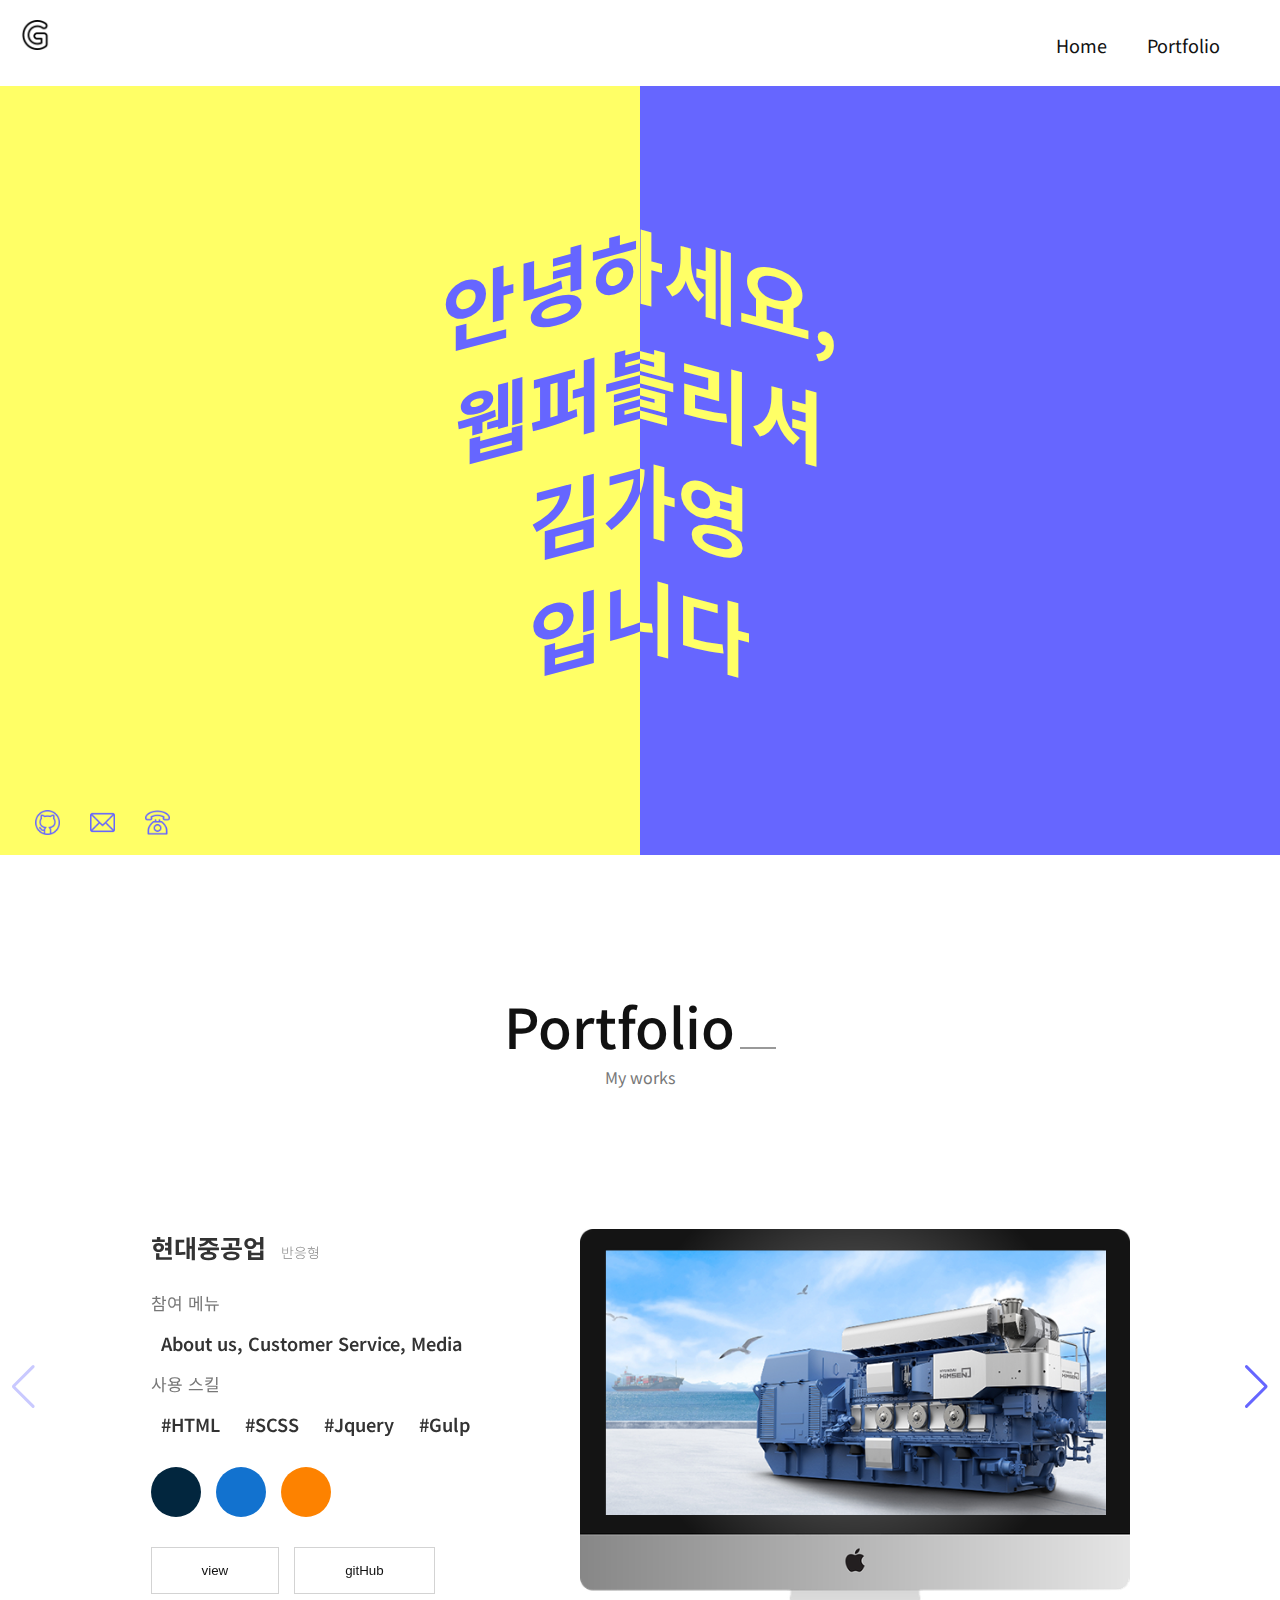
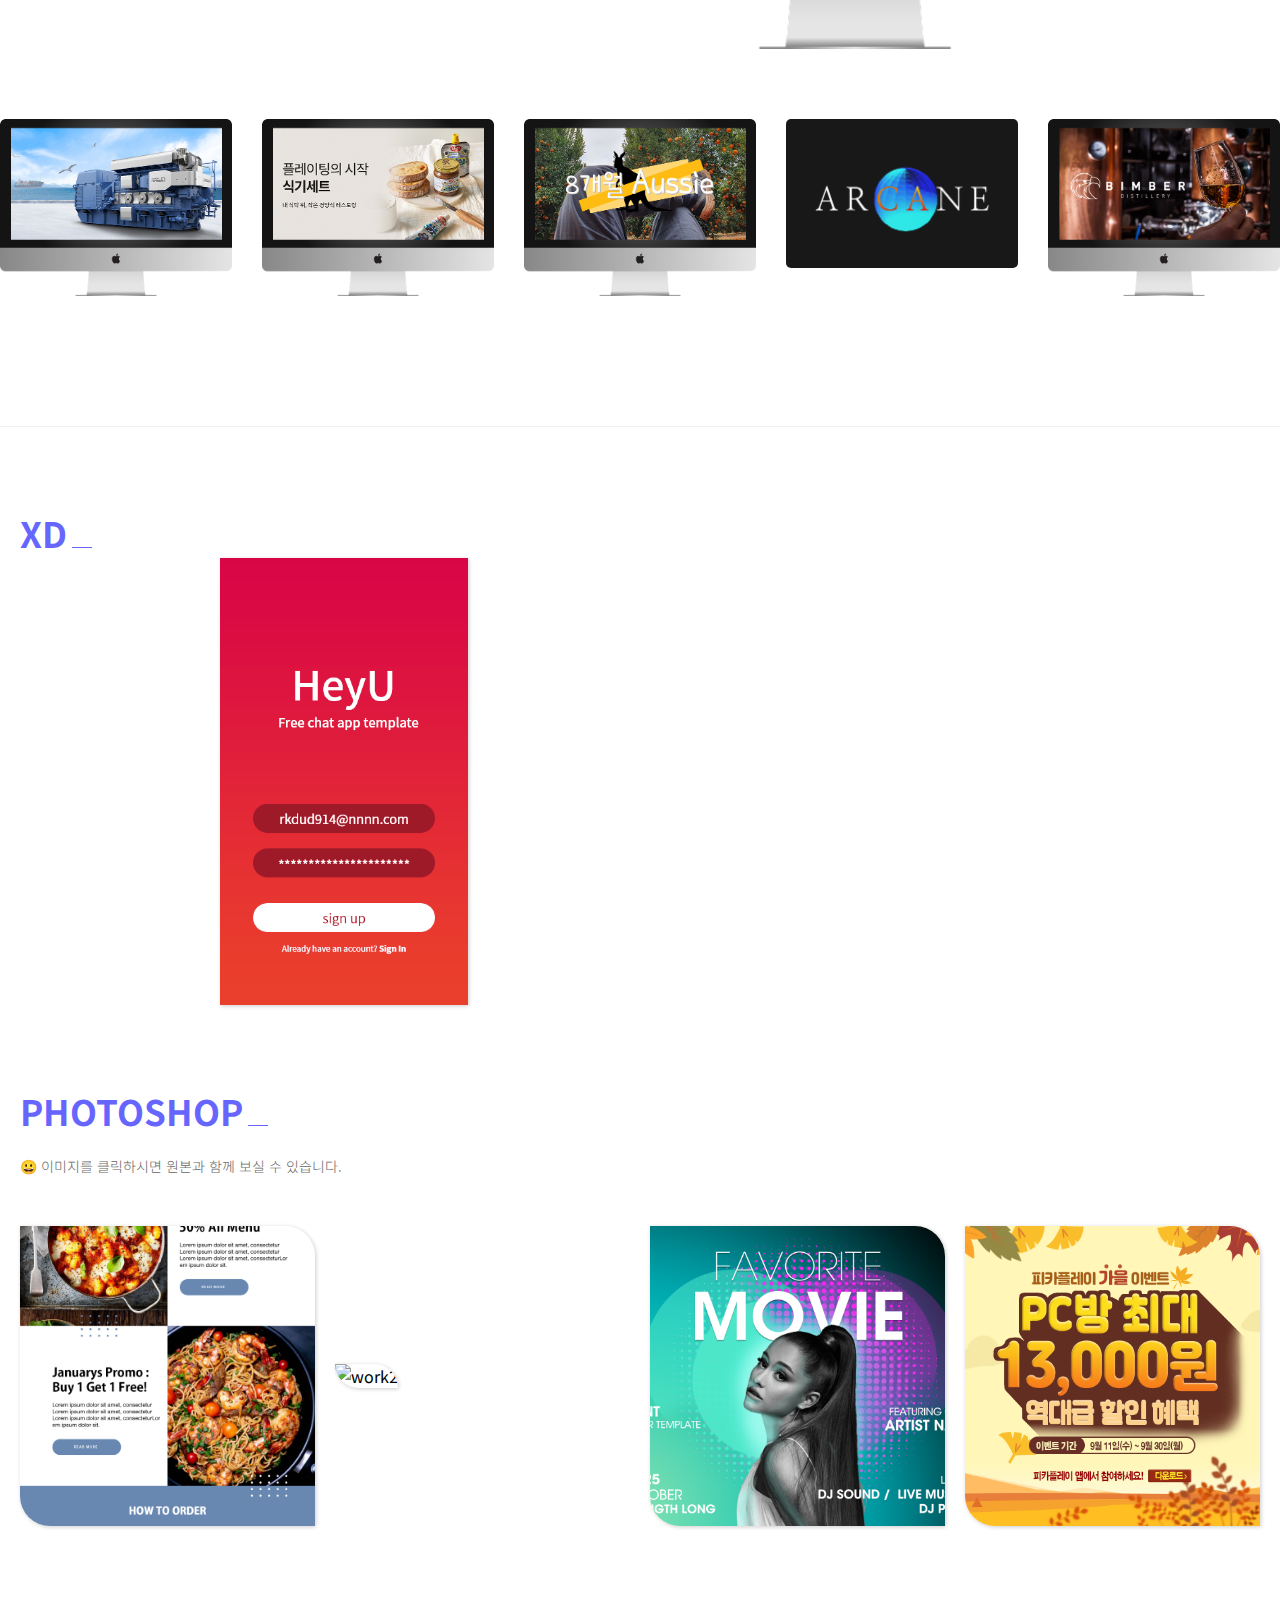
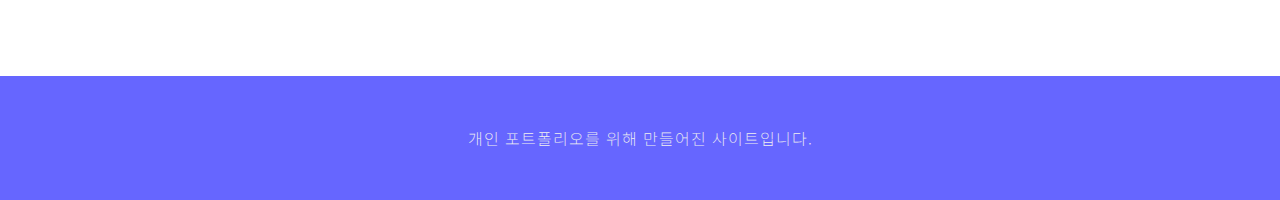
==== commit 01da1861: "docs : add code for developing page" ====
--- a/index.html
+++ b/index.html
@@ -8,10 +8,11 @@
         <link rel="stylesheet" href="./asset/css/swiper-bundle.css" />
         <link rel="stylesheet" href="./asset/css/swiper_customize.css" />
         <link rel="stylesheet" href="./asset/css/style.css" />
+        <link rel="stylesheet" href="./asset/css/instance.css" />
         <script src="./js/jquery.min.js"></script>
         <script src="./js/common.js"></script>
     </head>
-    <body>
+    <body class="body">
         <div class="wrap">
             <header>
                 <div id="header">
@@ -119,7 +120,7 @@
                                         <!--스와이퍼 내부 시작-->
                                         <div class="swiper-slide">
                                             <div class="box">
-                                                <div class="inner swiper_inner farm">
+                                                <div class="inner swiper_inner hyundai">
                                                     <h4 class="po_title">현대중공업<span class="plot">반응형</span></h4>
                                                     <p>참여 메뉴</p>
                                                     <p>
@@ -137,19 +138,19 @@
                                                         <li></li>
                                                         <li></li>
                                                     </ul>
-                                                    <a href="https://gayoung914.github.io/FARM/" target="_blank" class="view">view</a>
-                                                    <a href="https://github.com/GAYOUNG914/FARM" target="_blank" class="view">gitHub</a>
-                                                </div>
-                                                <div class="inner swiper_inner">
-                                                    <img src="./asset/img/portfolio/farm_mac.png" alt="farm_mac" />
-                                                </div>
-                                            </div>
-                                        </div>
-                                        <!-- slide end -->
-
-                                        <div class="swiper-slide">
-                                            <div class="box">
-                                                <div class="inner swiper_inner farm">
+                                                    <a href="https://gayoung914.github.io/hyundaidevserver/status/index_kor.html" target="_blank" class="view">view</a>
+                                                    <a href="https://github.com/GAYOUNG914/hyundaidevserver" target="_blank" class="view">gitHub</a>
+                                                </div>
+                                                <div class="inner swiper_inner">
+                                                    <img src="./asset/img/portfolio/hyun_mac.png" alt="farm_mac" />
+                                                </div>
+                                            </div>
+                                        </div>
+                                        <!-- slide end -->
+
+                                        <div class="swiper-slide">
+                                            <div class="box">
+                                                <div class="inner swiper_inner moongory">
                                                     <h4 class="po_title">문고리<span class="plot">반응형(메인)</span></h4>
                                                     <p>구성</p>
                                                     <p>
@@ -160,27 +161,26 @@
                                                         <span>#HTML</span>
                                                         <span>#SCSS</span>
                                                         <span>#Jquery</span>
-                                                        <span>#Gulp</span>
                                                     </p>
                                                     <ul class="color_chip farm_co">
                                                         <li></li>
                                                         <li></li>
                                                         <li></li>
                                                     </ul>
-                                                    <a href="https://gayoung914.github.io/FARM/" target="_blank" class="view">view</a>
-                                                    <a href="https://github.com/GAYOUNG914/FARM" target="_blank" class="view">gitHub</a>
-                                                </div>
-                                                <div class="inner swiper_inner">
-                                                    <img src="./asset/img/portfolio/farm_mac.png" alt="farm_mac" />
-                                                </div>
-                                            </div>
-                                        </div>
-                                        <!-- slide end -->
-
-                                        <div class="swiper-slide">
-                                            <div class="box">
-                                                <div class="inner swiper_inner farm">
-                                                    <h4 class="po_title">B급 감성 개인 프로젝트<span class="plot">반응형(메인)</span></h4>
+                                                    <a href="https://gayoung914.github.io/assignment2_moongori/" target="_blank" class="view">view</a>
+                                                    <a href="https://github.com/GAYOUNG914/assignment2_moongori" target="_blank" class="view">gitHub</a>
+                                                </div>
+                                                <div class="inner swiper_inner">
+                                                    <img src="./asset/img/portfolio/moon_mac.png" alt="farm_mac" />
+                                                </div>
+                                            </div>
+                                        </div>
+                                        <!-- slide end -->
+
+                                        <div class="swiper-slide">
+                                            <div class="box">
+                                                <div class="inner swiper_inner personalPJ">
+                                                    <h4 class="po_title">B급 감성 개인 프로젝트<span class="plot">고정형</span></h4>
                                                     <p>구성</p>
                                                     <p>
                                                         <span>메인페이지1</span>
@@ -188,32 +188,31 @@
                                                     <p>사용 스킬</p>
                                                     <p>
                                                         <span>#HTML</span>
-                                                        <span>#SCSS</span>
-                                                        <span>#Jquery</span>
-                                                        <span>#Gulp</span>
+                                                        <span>#CSS</span>
+                                                        <span>#Jquery</span>
                                                     </p>
                                                     <ul class="color_chip farm_co">
                                                         <li></li>
                                                         <li></li>
                                                         <li></li>
                                                     </ul>
-                                                    <a href="https://gayoung914.github.io/FARM/" target="_blank" class="view">view</a>
-                                                    <a href="https://github.com/GAYOUNG914/FARM" target="_blank" class="view">gitHub</a>
-                                                </div>
-                                                <div class="inner swiper_inner">
-                                                    <img src="./asset/img/portfolio/farm_mac.png" alt="farm_mac" />
-                                                </div>
-                                            </div>
-                                        </div>
-                                        <!-- slide end -->
-
-                                        <div class="swiper-slide">
-                                            <div class="box">
-                                                <div class="inner swiper_inner farm">
+                                                    <a href="https://gayoung914.github.io/wheel/" target="_blank" class="view">view</a>
+                                                    <a href="https://github.com/GAYOUNG914/wheel" target="_blank" class="view">gitHub</a>
+                                                </div>
+                                                <div class="inner swiper_inner">
+                                                    <img src="./asset/img/portfolio/b_mac.png" alt="farm_mac" />
+                                                </div>
+                                            </div>
+                                        </div>
+                                        <!-- slide end -->
+
+                                        <div class="swiper-slide">
+                                            <div class="box">
+                                                <div class="inner swiper_inner arcane">
                                                     <h4 class="po_title">Arcane Sphere<span class="plot">반응형</span></h4>
                                                     <p>구성</p>
                                                     <p>
-                                                        <span>메인페이지1, 서브페이지2</span>
+                                                        <span>메인페이지1</span>
                                                     </p>
                                                     <p>사용 스킬</p>
                                                     <p>
@@ -226,11 +225,11 @@
                                                         <li></li>
                                                         <li></li>
                                                     </ul>
-                                                    <a href="https://gayoung914.github.io/FARM/" target="_blank" class="view">view</a>
-                                                    <a href="https://github.com/GAYOUNG914/FARM" target="_blank" class="view">gitHub</a>
-                                                </div>
-                                                <div class="inner swiper_inner">
-                                                    <img src="./asset/img/portfolio/farm_mac.png" alt="farm_mac" />
+                                                    <a href="https://gayoung914.github.io/threespere/" target="_blank" class="view">view</a>
+                                                    <a href="https://github.com/GAYOUNG914/threespere" target="_blank" class="view">gitHub</a>
+                                                </div>
+                                                <div class="inner swiper_inner">
+                                                    <img src="./asset/img/portfolio/arcane.png" alt="farm_mac" />
                                                 </div>
                                             </div>
                                         </div>
@@ -269,59 +268,57 @@
 
                                         <div class="swiper-slide">
                                             <div class="box">
-                                                <div class="inner swiper_inner bimber">
-                                                    <h4 class="po_title">Full page script<span class="plot">고정형</span></h4>
+                                                <div class="inner swiper_inner fullPage">
+                                                    <h4 class="po_title">Full page script<span class="plot">반응형</span></h4>
                                                     <p>구성</p>
                                                     <p>
                                                         <span>메인페이지1</span>
                                                     </p>
                                                     <p>사용 스킬</p>
                                                     <p>
+                                                        <span>#HTML</span>
+                                                        <span>#CSS</span>
+                                                        <span>#Jquery</span>
+                                                    </p>
+                                                    <ul class="color_chip bimber_co">
+                                                        <li></li>
+                                                        <li></li>
+                                                        <li></li>
+                                                    </ul>
+                                                    <a href="https://gayoung914.github.io/full_page/" target="_blank" class="view">view</a>
+                                                    <a href="https://github.com/GAYOUNG914/full_page" target="_blank" class="view">gitHub</a>
+                                                </div>
+                                                <div class="inner swiper_inner">
+                                                    <img src="./asset/img/portfolio/fullpage.png" alt="bimber_mac" />
+                                                </div>
+                                            </div>
+                                        </div>
+                                        <!-- slide end -->
+
+                                        <div class="swiper-slide">
+                                            <div class="box">
+                                                <div class="inner swiper_inner korfin">
+                                                    <h4 class="po_title">Korfin<span class="plot">고정형</span></h4>
+                                                    <p>구성</p>
+                                                    <p>
+                                                        <span>서브페이지2</span>
+                                                    </p>
+                                                    <p>사용 스킬</p>
+                                                    <p>
+                                                        <span>#HTML</span>
                                                         <span>#SCSS</span>
-                                                        <span>#HTML</span>
-                                                        <span>#CSS</span>
-                                                        <span>#Jquery</span>
-                                                    </p>
-                                                    <ul class="color_chip bimber_co">
-                                                        <li></li>
-                                                        <li></li>
-                                                        <li></li>
-                                                    </ul>
-                                                    <a href="https://gayoung914.github.io/Bimber/#/" target="_blank" class="view">view</a>
-                                                    <a href="https://github.com/GAYOUNG914/Bimberdistillery" target="_blank" class="view">gitHub</a>
-                                                </div>
-                                                <div class="inner swiper_inner">
-                                                    <img src="./asset/img/portfolio/bimber_mac.png" alt="bimber_mac" />
-                                                </div>
-                                            </div>
-                                        </div>
-                                        <!-- slide end -->
-
-                                        <div class="swiper-slide">
-                                            <div class="box">
-                                                <div class="inner swiper_inner farm">
-                                                    <h4 class="po_title">Korfin<span class="plot">고정형</span></h4>
-                                                    <p>구성</p>
-                                                    <p>
-                                                        <span>서브페이지2</span>
-                                                    </p>
-                                                    <p>사용 스킬</p>
-                                                    <p>
-                                                        <span>#HTML</span>
-                                                        <span>#SCSS</span>
-                                                        <span>#Jquery</span>
-                                                        <span>#Gulp</span>
+                                                        <span>#Jquery</span>
                                                     </p>
                                                     <ul class="color_chip farm_co">
                                                         <li></li>
                                                         <li></li>
                                                         <li></li>
                                                     </ul>
-                                                    <a href="https://gayoung914.github.io/FARM/" target="_blank" class="view">view</a>
-                                                    <a href="https://github.com/GAYOUNG914/FARM" target="_blank" class="view">gitHub</a>
-                                                </div>
-                                                <div class="inner swiper_inner">
-                                                    <img src="./asset/img/portfolio/farm_mac.png" alt="farm_mac" />
+                                                    <a href="https://gayoung914.github.io/korfin/" target="_blank" class="view">view</a>
+                                                    <a href="https://github.com/GAYOUNG914/korfin" target="_blank" class="view">gitHub</a>
+                                                </div>
+                                                <div class="inner swiper_inner">
+                                                    <img src="./asset/img/portfolio/korfin_mac.png" alt="farm_mac" />
                                                 </div>
                                             </div>
                                         </div>
@@ -514,44 +511,44 @@
                                 </div>
                                 <div thumbsSlider="" class="swiper-container swiper mySwiper">
                                     <div class="swiper-wrapper">
-                                        <div class="swiper-slide">
+                                        <div class="swiper-slide hyun">
+                                            <img src="./asset/img/portfolio/hyun_mac.png" />
+                                        </div>
+                                        <div class="swiper-slide moon">
+                                            <img src="./asset/img/portfolio/moon_mac.png" />
+                                        </div>
+                                        <div class="swiper-slide bPj">
+                                            <img src="./asset/img/portfolio/b_mac.png" />
+                                        </div>
+                                        <div class="swiper-slide ar">
+                                            <img src="./asset/img/portfolio/arcane2.png" />
+                                        </div>
+                                        <div class="swiper-slide bim">
+                                            <img src="./asset/img/portfolio/bimber_mac.png" />
+                                        </div>
+                                        <div class="swiper-slide fPg">
+                                            <img src="./asset/img/portfolio/fullpage.png" />
+                                        </div>
+                                        <div class="swiper-slide kor">
+                                            <img src="./asset/img/portfolio/korfin_mac.png" />
+                                        </div>
+                                        <div class="swiper-slide far">
                                             <img src="./asset/img/portfolio/farm_mac.png" />
                                         </div>
-                                        <div class="swiper-slide">
-                                            <img src="./asset/img/portfolio/farm_mac.png" />
-                                        </div>
-                                        <div class="swiper-slide">
-                                            <img src="./asset/img/portfolio/farm_mac.png" />
-                                        </div>
-                                        <div class="swiper-slide">
-                                            <img src="./asset/img/portfolio/farm_mac.png" />
-                                        </div>
-                                        <div class="swiper-slide">
-                                            <img src="./asset/img/portfolio/farm_mac.png" />
-                                        </div>
-                                        <div class="swiper-slide">
-                                            <img src="./asset/img/portfolio/farm_mac.png" />
-                                        </div>
-                                        <div class="swiper-slide">
-                                            <img src="./asset/img/portfolio/farm_mac.png" />
-                                        </div>
-                                        <div class="swiper-slide">
-                                            <img src="./asset/img/portfolio/farm_mac.png" />
-                                        </div>
-                                        <div class="swiper-slide">
-                                            <img src="./asset/img/portfolio/farm_mac.png" />
-                                        </div>
-                                        <div class="swiper-slide">
-                                            <img src="./asset/img/portfolio/farm_mac.png" />
-                                        </div>
-                                        <div class="swiper-slide">
-                                            <img src="./asset/img/portfolio/farm_mac.png" />
-                                        </div>
-                                        <div class="swiper-slide">
-                                            <img src="./asset/img/portfolio/farm_mac.png" />
-                                        </div>
-                                        <div class="swiper-slide">
-                                            <img src="./asset/img/portfolio/farm_mac.png" />
+                                        <div class="swiper-slide yong">
+                                            <img src="./asset/img/portfolio/water_mac.png" />
+                                        </div>
+                                        <div class="swiper-slide te">
+                                            <img src="./asset/img/portfolio/tera_mac.png" />
+                                        </div>
+                                        <div class="swiper-slide int">
+                                            <img src="./asset/img/portfolio/introduce-mac.png" />
+                                        </div>
+                                        <div class="swiper-slide cus">
+                                            <img src="./asset/img/portfolio/customs.png" />
+                                        </div>
+                                        <div class="swiper-slide bed">
+                                            <img src="./asset/img/portfolio/ace_mac.png" />
                                         </div>
                                     </div>
                                 </div>
@@ -707,32 +704,19 @@
         </footer>
         <script type="text/javascript" src="./js/swiper-bundle.js"></script>
         <script>
-            // var swiper = new Swiper(".mySwiper2", {
-            //     navigation: {
-            //         nextEl: ".swiper-button-next",
-            //         prevEl: ".swiper-button-prev",
-            //     },
-            //     thumbs: {
-            //         swiper: swiper,
-            //     },
-            //     // pagination: {
-            //     //   el: ".swiper-pagination",
-            //     //   dynamicBullets: true,
-            //     // },
-            // });
-            // var swiper = new Swiper(".mySwiper", {
-            //     spaceBetween: 10,
-            //     slidesPerView: 4,
-            //     freeMode: true,
-            //     watchSlidesProgress: true,
-            // });
-
             var swiper = new Swiper(".mySwiper", {
-                spaceBetween: 10,
-                slidesPerView: 5,
+                spaceBetween: 30,
+                slidesPerView: 3,
                 freeMode: true,
                 watchSlidesVisibility: true,
                 watchSlidesProgress: true,
+                breakpoints: {
+                    // when window width is <= 499px
+                    965: {
+                        slidesPerView: 5,
+                        spaceBetweenSlides: 10
+                    },
+                }
             });
             var swiper2 = new Swiper(".mySwiper2", {
                 spaceBetween: 10,
--- a/asset/css/style.css
+++ b/asset/css/style.css
@@ -664,3 +664,7 @@
     width: 50%;
   }
 }
+
+.po_title {
+  color: red !important;
+}
--- a/asset/css/instance.css
+++ b/asset/css/instance.css
@@ -0,0 +1,151 @@
+.content #portfolio {
+  padding-bottom: 130px;
+}
+
+.mySwiper2 {
+  margin-bottom: 70px;
+}
+
+.mySwiper .swiper-slide {
+  position: relative;
+  border-radius: 5px;
+  overflow: hidden;
+}
+
+.mySwiper .swiper-slide:before {
+  content: 'Jquery';
+  color: #fff;
+  font-size: 2.5vw;
+  position: absolute;
+  top: 50%;
+  left: 50%;
+  -webkit-transform: translate(-50%, -50%);
+          transform: translate(-50%, -50%);
+  z-index: 10;
+  opacity: 0;
+  -webkit-transition: .3s;
+  transition: .3s;
+}
+
+.mySwiper .swiper-slide:after {
+  content: '';
+  display: inline-block;
+  position: absolute;
+  top: 0;
+  left: 0;
+  right: 0;
+  bottom: 0;
+  background: rgba(0, 0, 0, 0.8);
+  opacity: 0;
+  -webkit-transition: .3s;
+  transition: .3s;
+}
+
+.mySwiper .swiper-slide:hover {
+  cursor: pointer;
+}
+
+.mySwiper .swiper-slide:hover:after {
+  opacity: 1;
+}
+
+.mySwiper .swiper-slide:hover:before {
+  opacity: 1;
+}
+
+.mySwiper .swiper-slide.hyun:before {
+  content: 'Project';
+}
+
+.mySwiper .swiper-slide.ar:before {
+  content: 'Three.js';
+}
+
+.mySwiper .swiper-slide.bim:before {
+  content: 'Vue.js';
+}
+
+.mySwiper .swiper-slide.yong:before {
+  content: 'Bootstrap';
+}
+
+.mySwiper .swiper-slide.te:before {
+  content: 'Javascript';
+}
+
+.content #portfolio .section_content .box .inner .po_title {
+  color: #333 !important;
+}
+
+.hyundai .color_chip li:first-child {
+  background: #02263e;
+}
+
+.hyundai .color_chip li:nth-child(2) {
+  background: #1272cf;
+}
+
+.hyundai .color_chip li:last-child {
+  background: #fd8200;
+}
+
+.moongory .color_chip li:first-child {
+  background: #00b076;
+}
+
+.moongory .color_chip li:nth-child(2) {
+  background: #ff5442;
+}
+
+.moongory .color_chip li:last-child {
+  background: #1c1814;
+}
+
+.personalPJ .color_chip li:first-child {
+  background: #f76e09;
+}
+
+.personalPJ .color_chip li:nth-child(2) {
+  background: #ed9cad;
+}
+
+.personalPJ .color_chip li:last-child {
+  background: #8abb02b9;
+}
+
+.arcane .color_chip li:first-child {
+  background: #000;
+}
+
+.fullPage .color_chip li:first-child {
+  background: salmon;
+}
+
+.fullPage .color_chip li:nth-child(2) {
+  background: paleturquoise;
+}
+
+.fullPage .color_chip li:last-child {
+  background: plum;
+}
+
+.korfin .color_chip li:first-child {
+  background: #154eab;
+}
+
+.korfin .color_chip li:nth-child(2) {
+  background: #000;
+}
+
+.korfin .color_chip li:last-child {
+  background: #111;
+}
+
+#portfolio_photoshop .wrap .row .inner {
+  justify-items: inherit;
+}
+
+.stop-scrolling {
+  height: 100%;
+  overflow: hidden;
+}
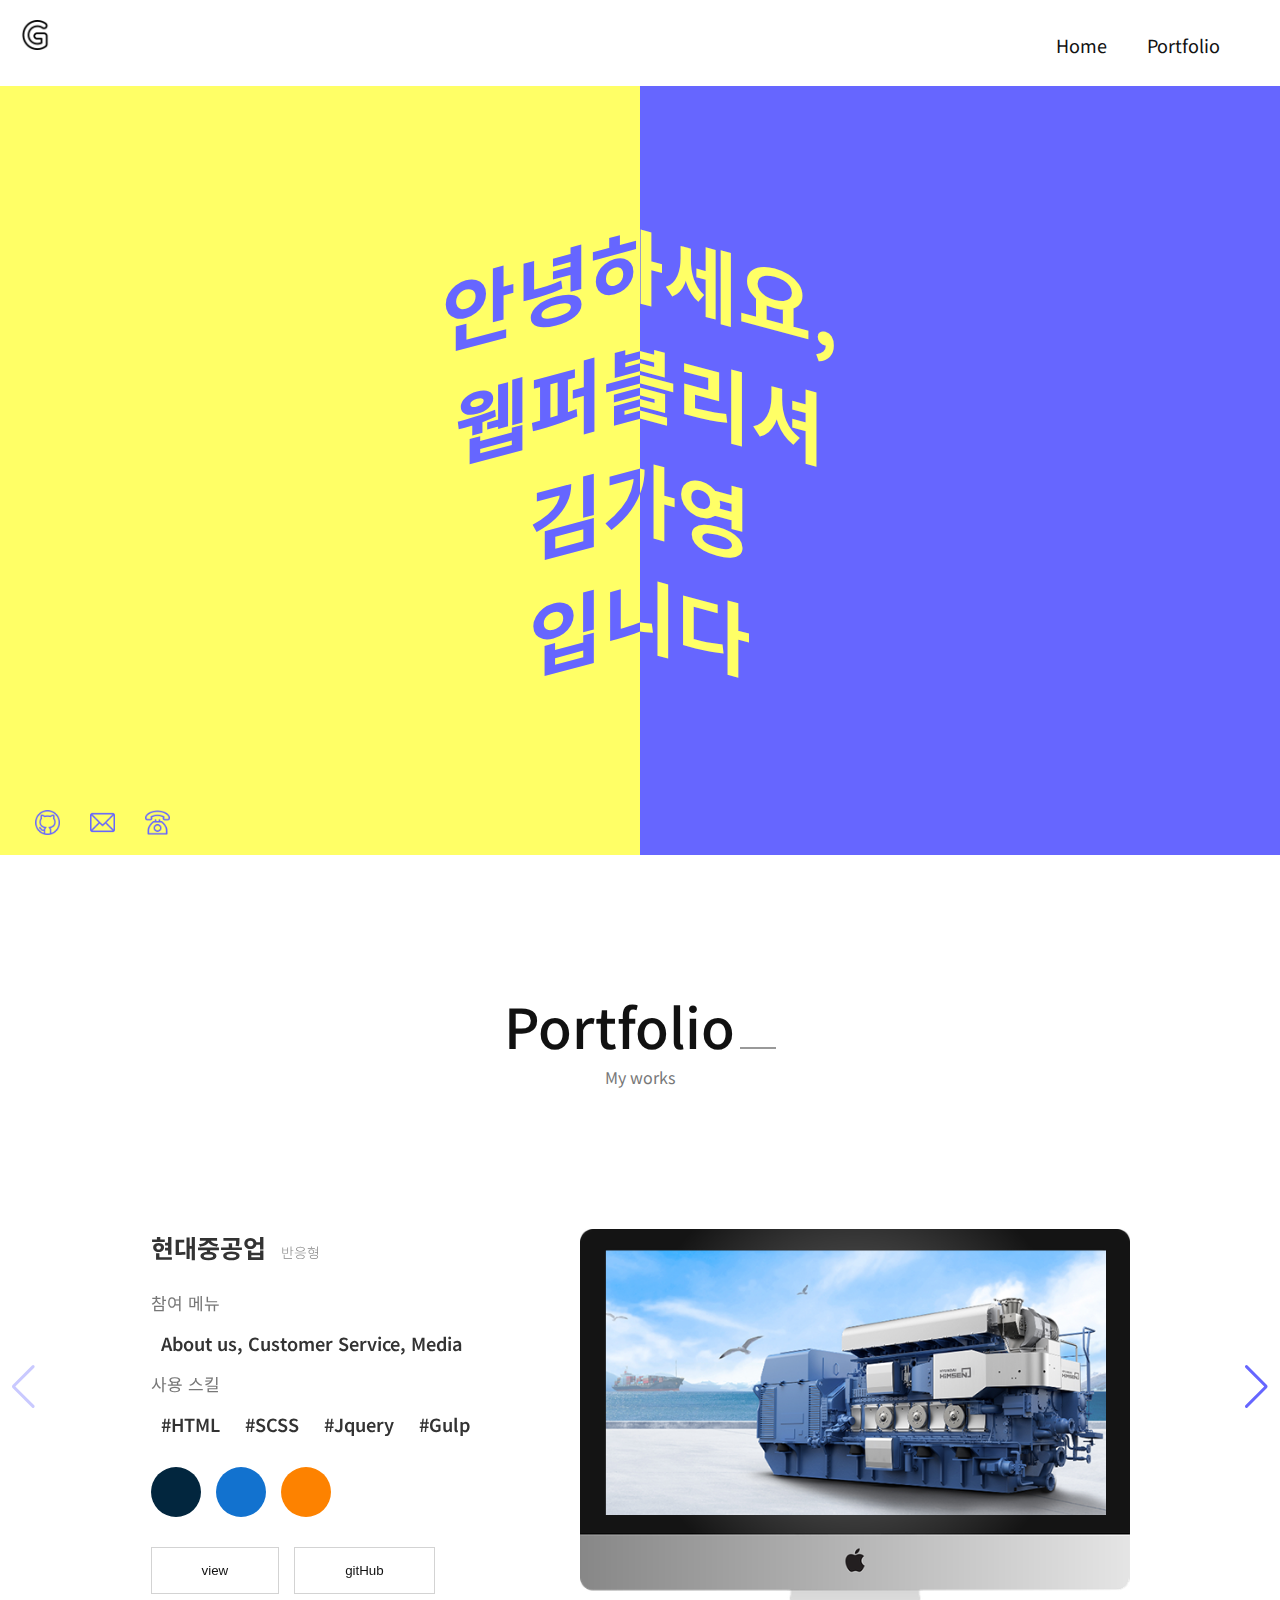
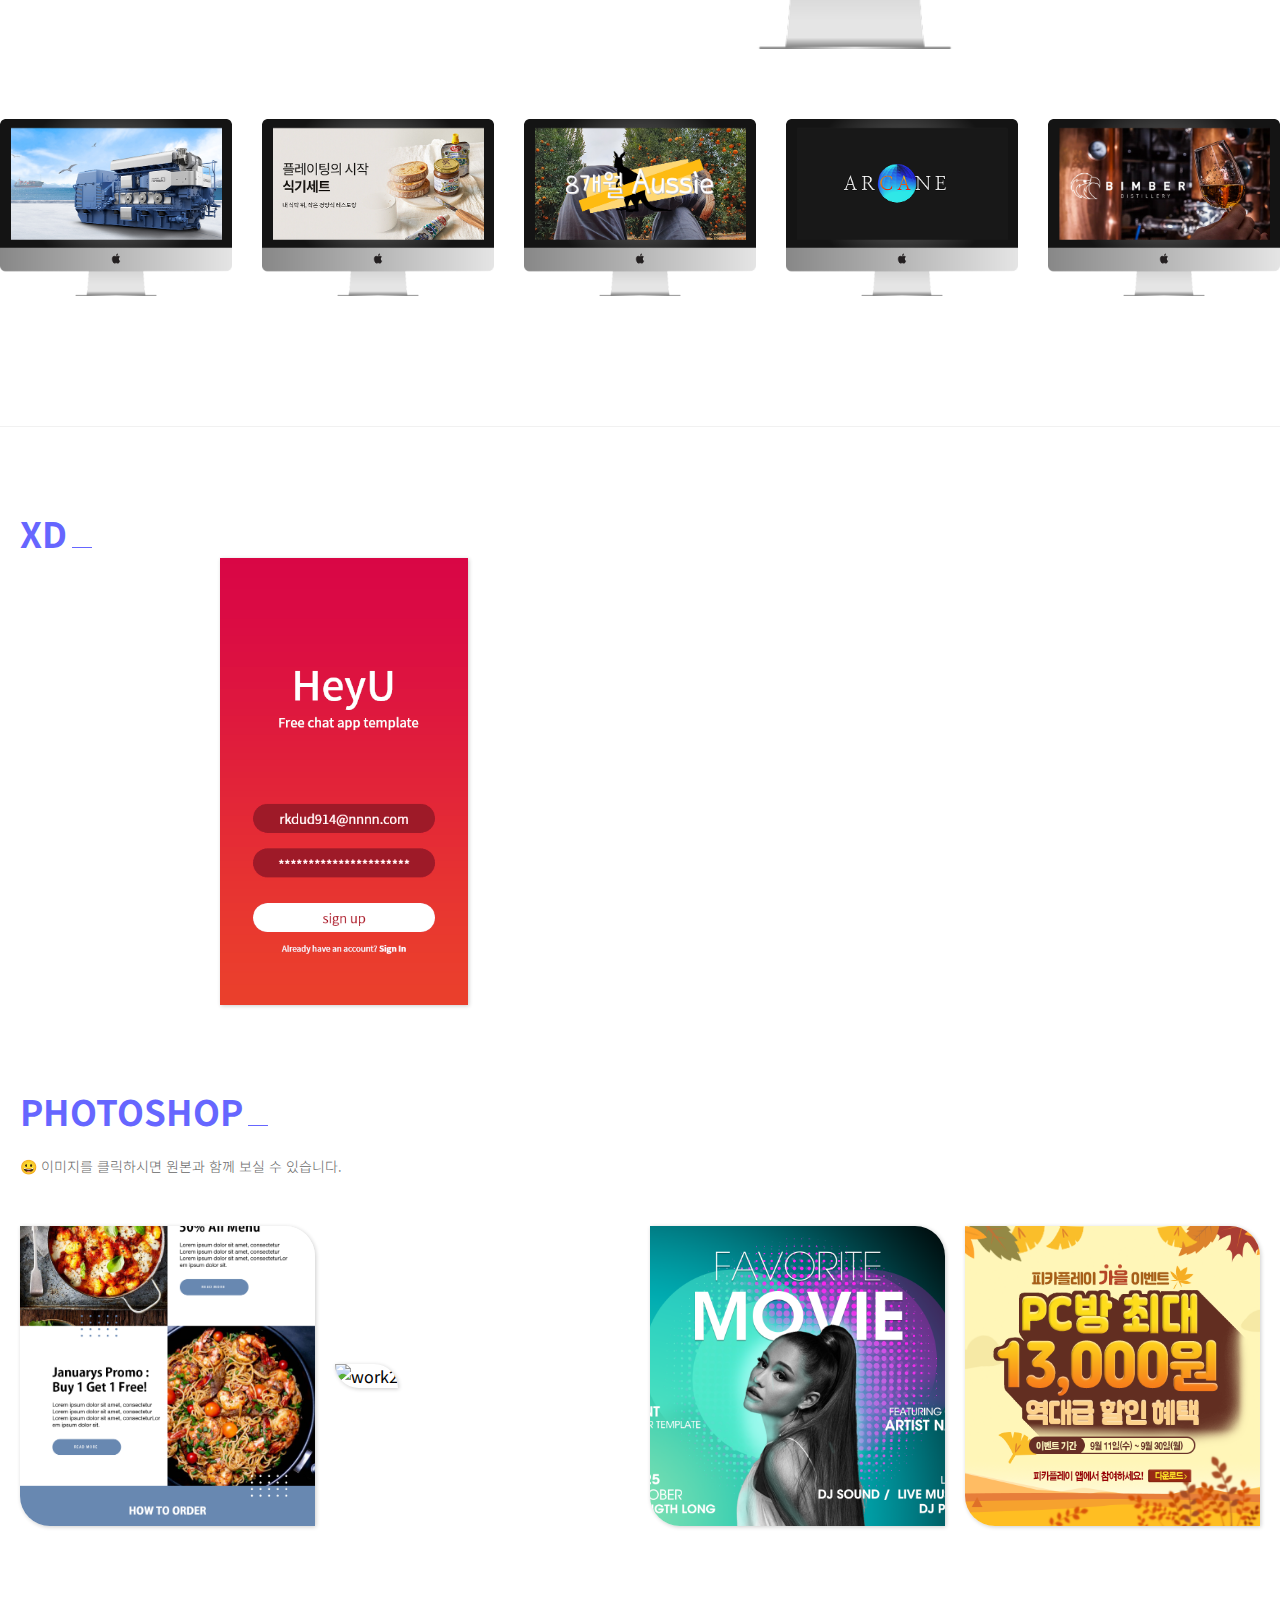
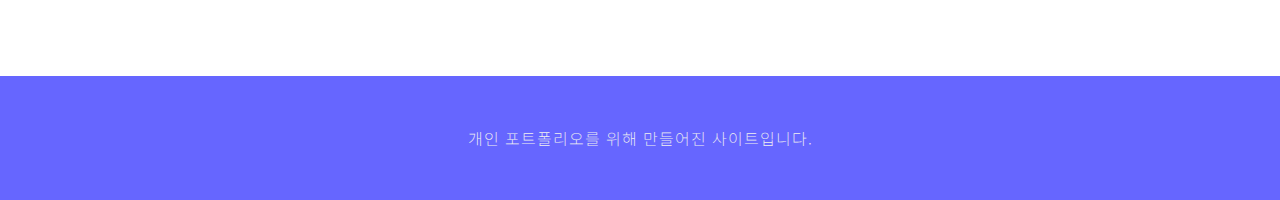
==== commit fafceee5: "css, img 파일 추가" ====
--- a/index.html
+++ b/index.html
@@ -229,7 +229,7 @@
                                                     <a href="https://github.com/GAYOUNG914/threespere" target="_blank" class="view">gitHub</a>
                                                 </div>
                                                 <div class="inner swiper_inner">
-                                                    <img src="./asset/img/portfolio/arcane.png" alt="farm_mac" />
+                                                    <img src="./asset/img/portfolio/arcane-mac.png" alt="farm_mac" />
                                                 </div>
                                             </div>
                                         </div>
@@ -289,7 +289,7 @@
                                                     <a href="https://github.com/GAYOUNG914/full_page" target="_blank" class="view">gitHub</a>
                                                 </div>
                                                 <div class="inner swiper_inner">
-                                                    <img src="./asset/img/portfolio/fullpage.png" alt="bimber_mac" />
+                                                    <img src="./asset/img/portfolio/fulpage_mac.png" alt="bimber_mac" />
                                                 </div>
                                             </div>
                                         </div>
@@ -521,13 +521,13 @@
                                             <img src="./asset/img/portfolio/b_mac.png" />
                                         </div>
                                         <div class="swiper-slide ar">
-                                            <img src="./asset/img/portfolio/arcane2.png" />
+                                            <img src="./asset/img/portfolio/arcane-mac.png" />
                                         </div>
                                         <div class="swiper-slide bim">
                                             <img src="./asset/img/portfolio/bimber_mac.png" />
                                         </div>
                                         <div class="swiper-slide fPg">
-                                            <img src="./asset/img/portfolio/fullpage.png" />
+                                            <img src="./asset/img/portfolio/fulpage_mac.png" />
                                         </div>
                                         <div class="swiper-slide kor">
                                             <img src="./asset/img/portfolio/korfin_mac.png" />
--- a/asset/css/instance.css
+++ b/asset/css/instance.css
@@ -117,6 +117,14 @@
   background: #000;
 }
 
+.arcane .color_chip li:nth-child(2) {
+    background: #2fe7e7;
+  }
+  
+.arcane .color_chip li:last-child {
+    background: #f22900;
+  }
+
 .fullPage .color_chip li:first-child {
   background: salmon;
 }
